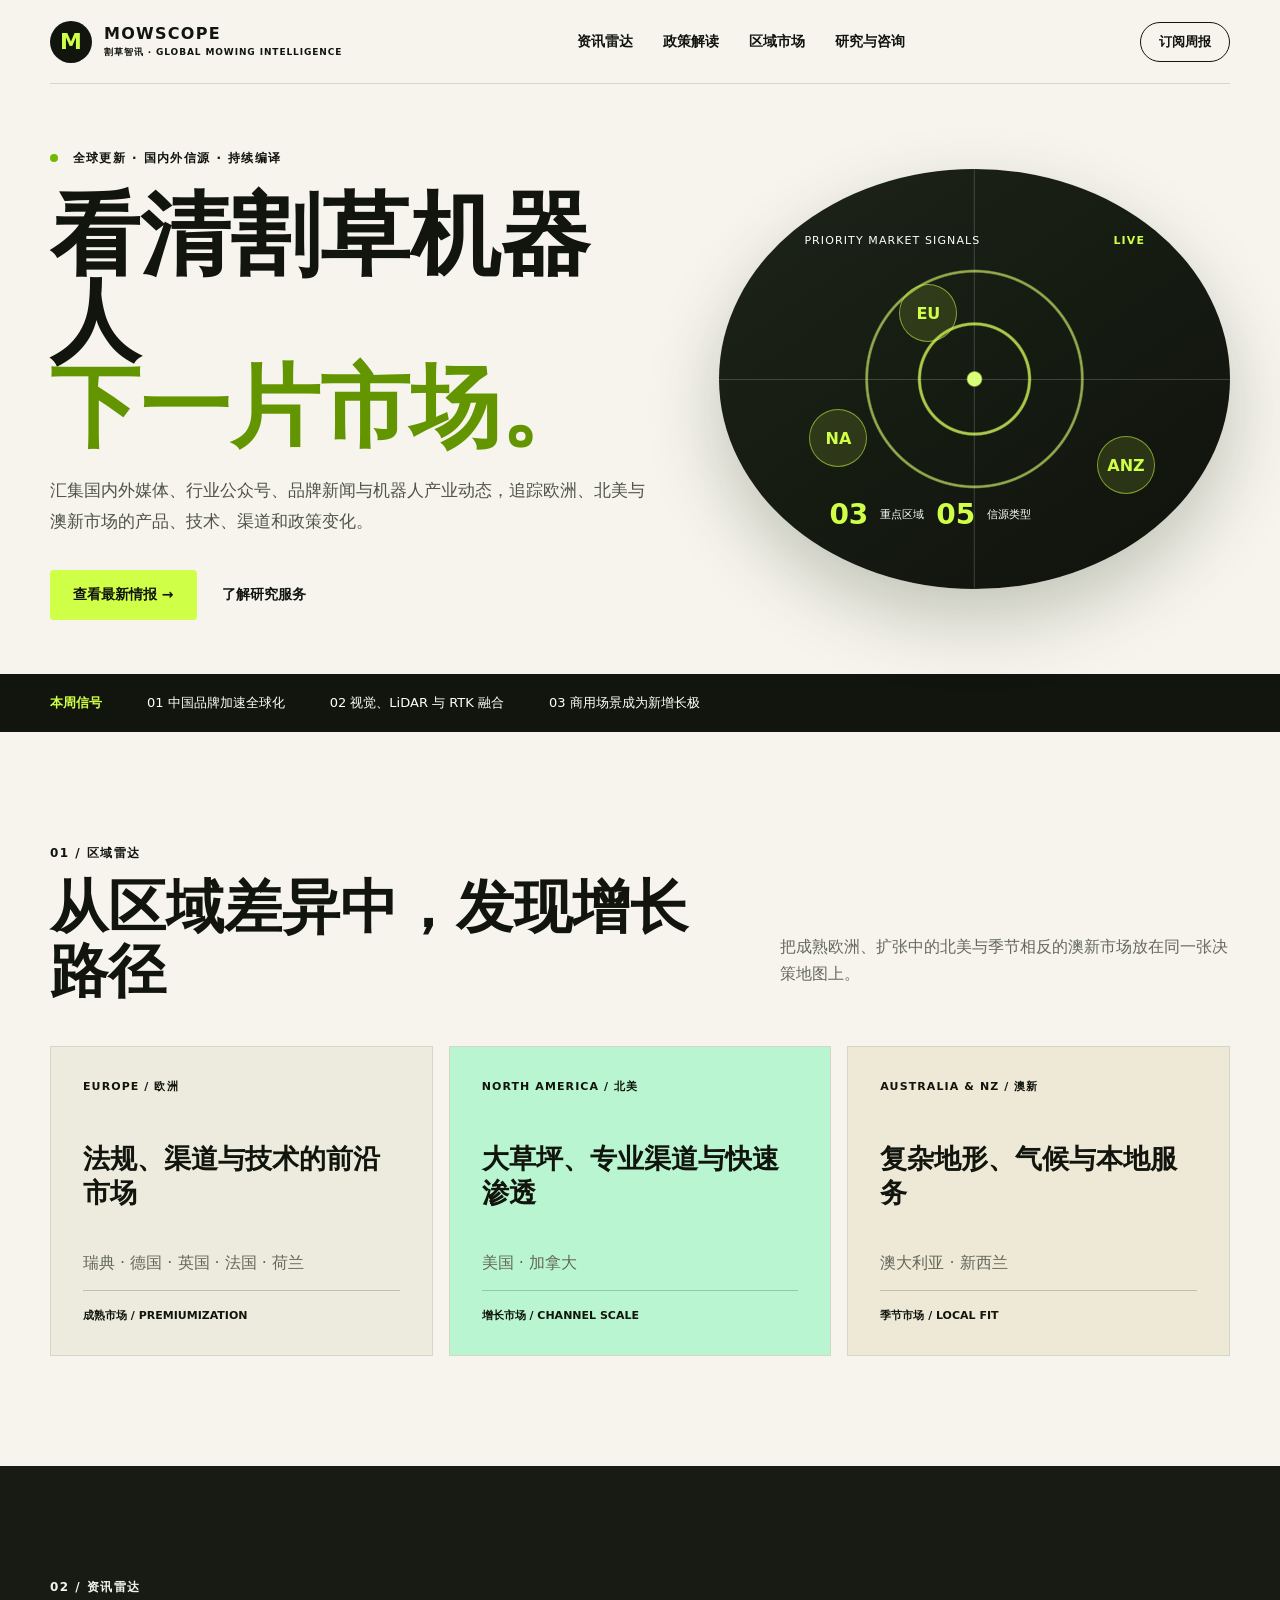
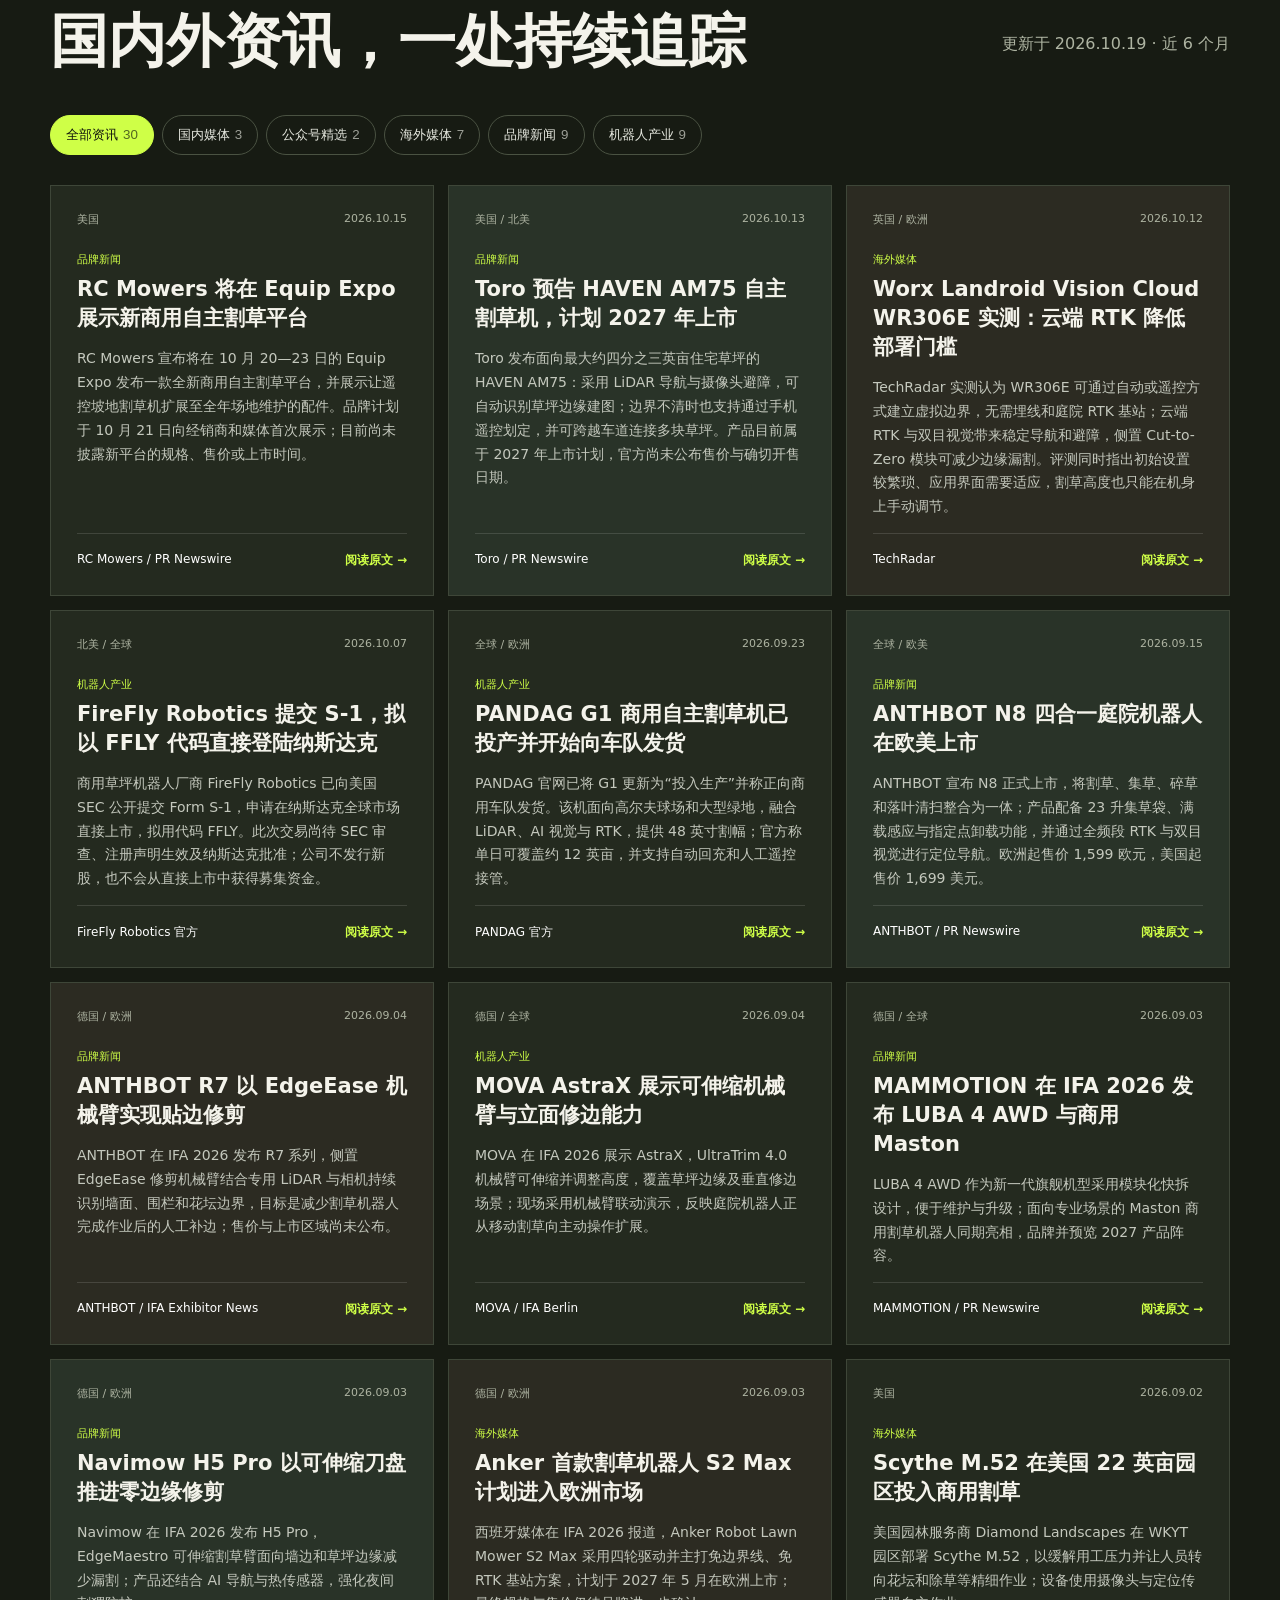
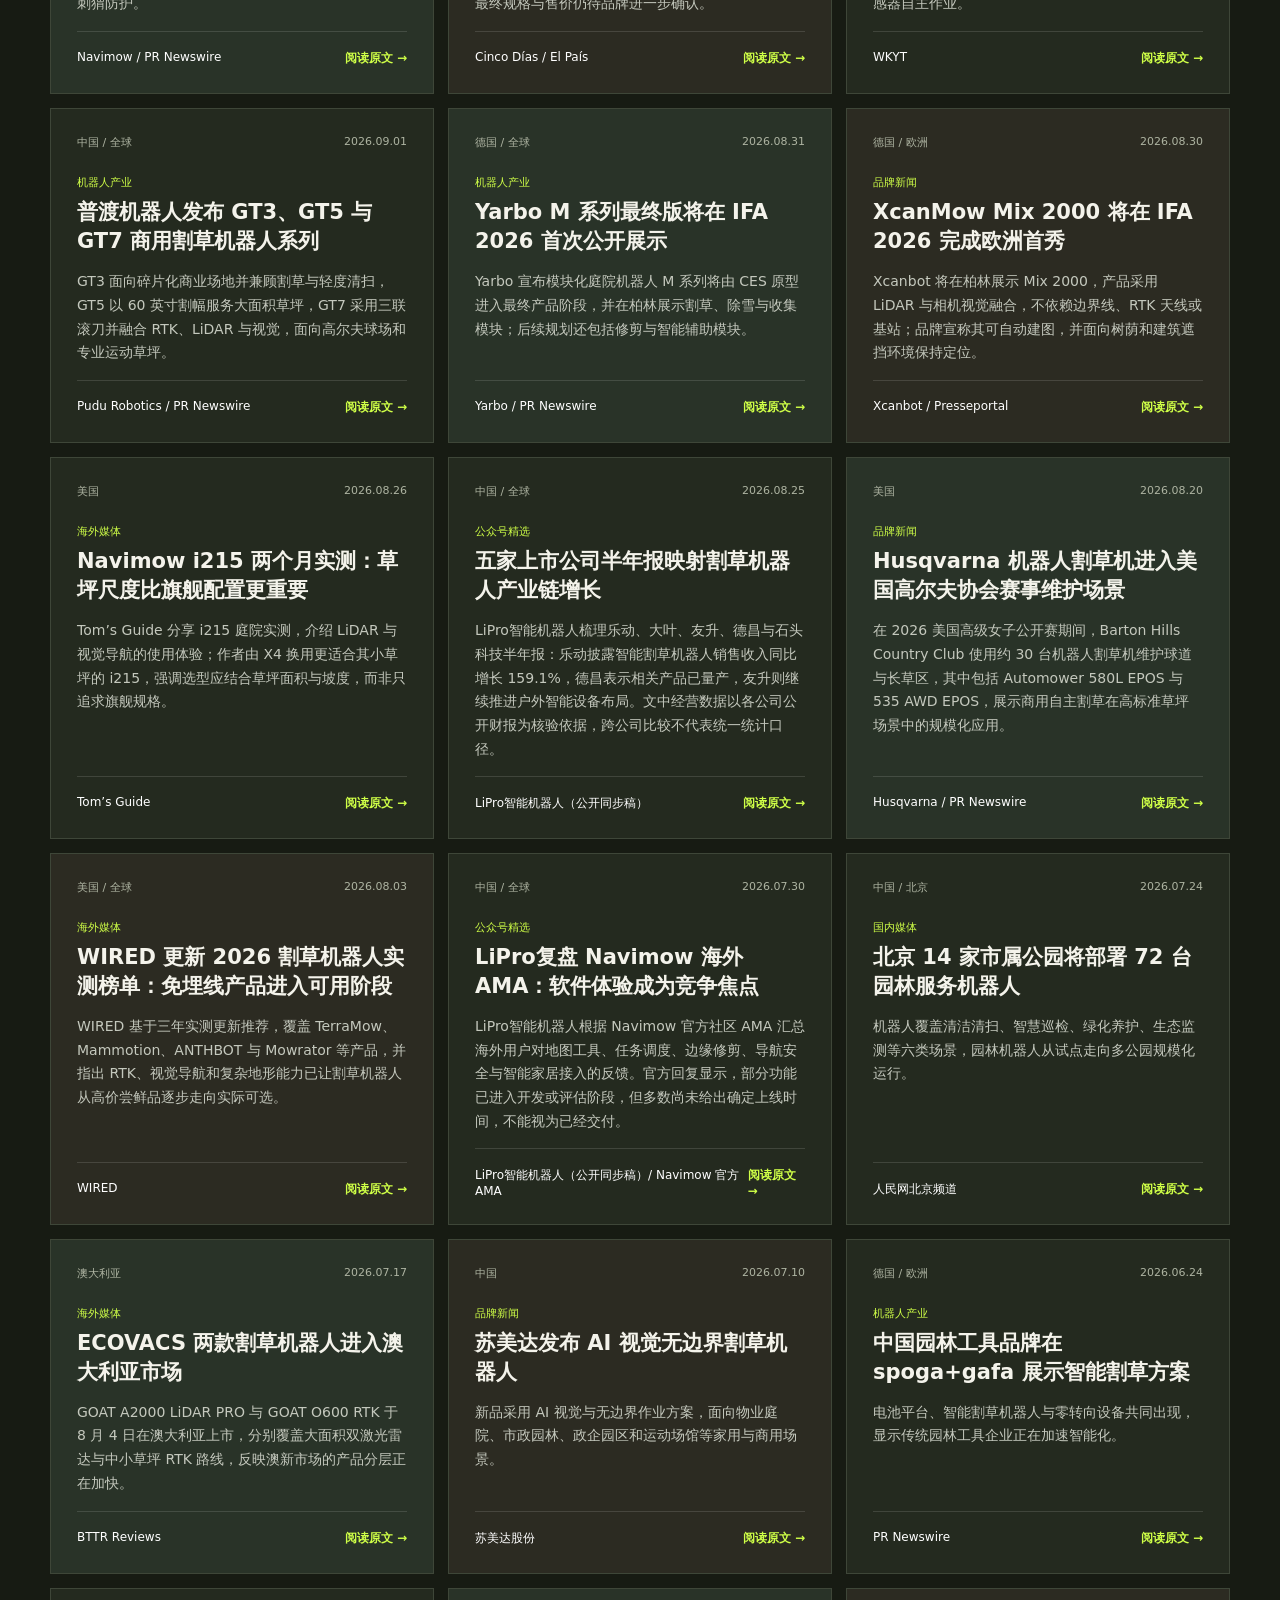
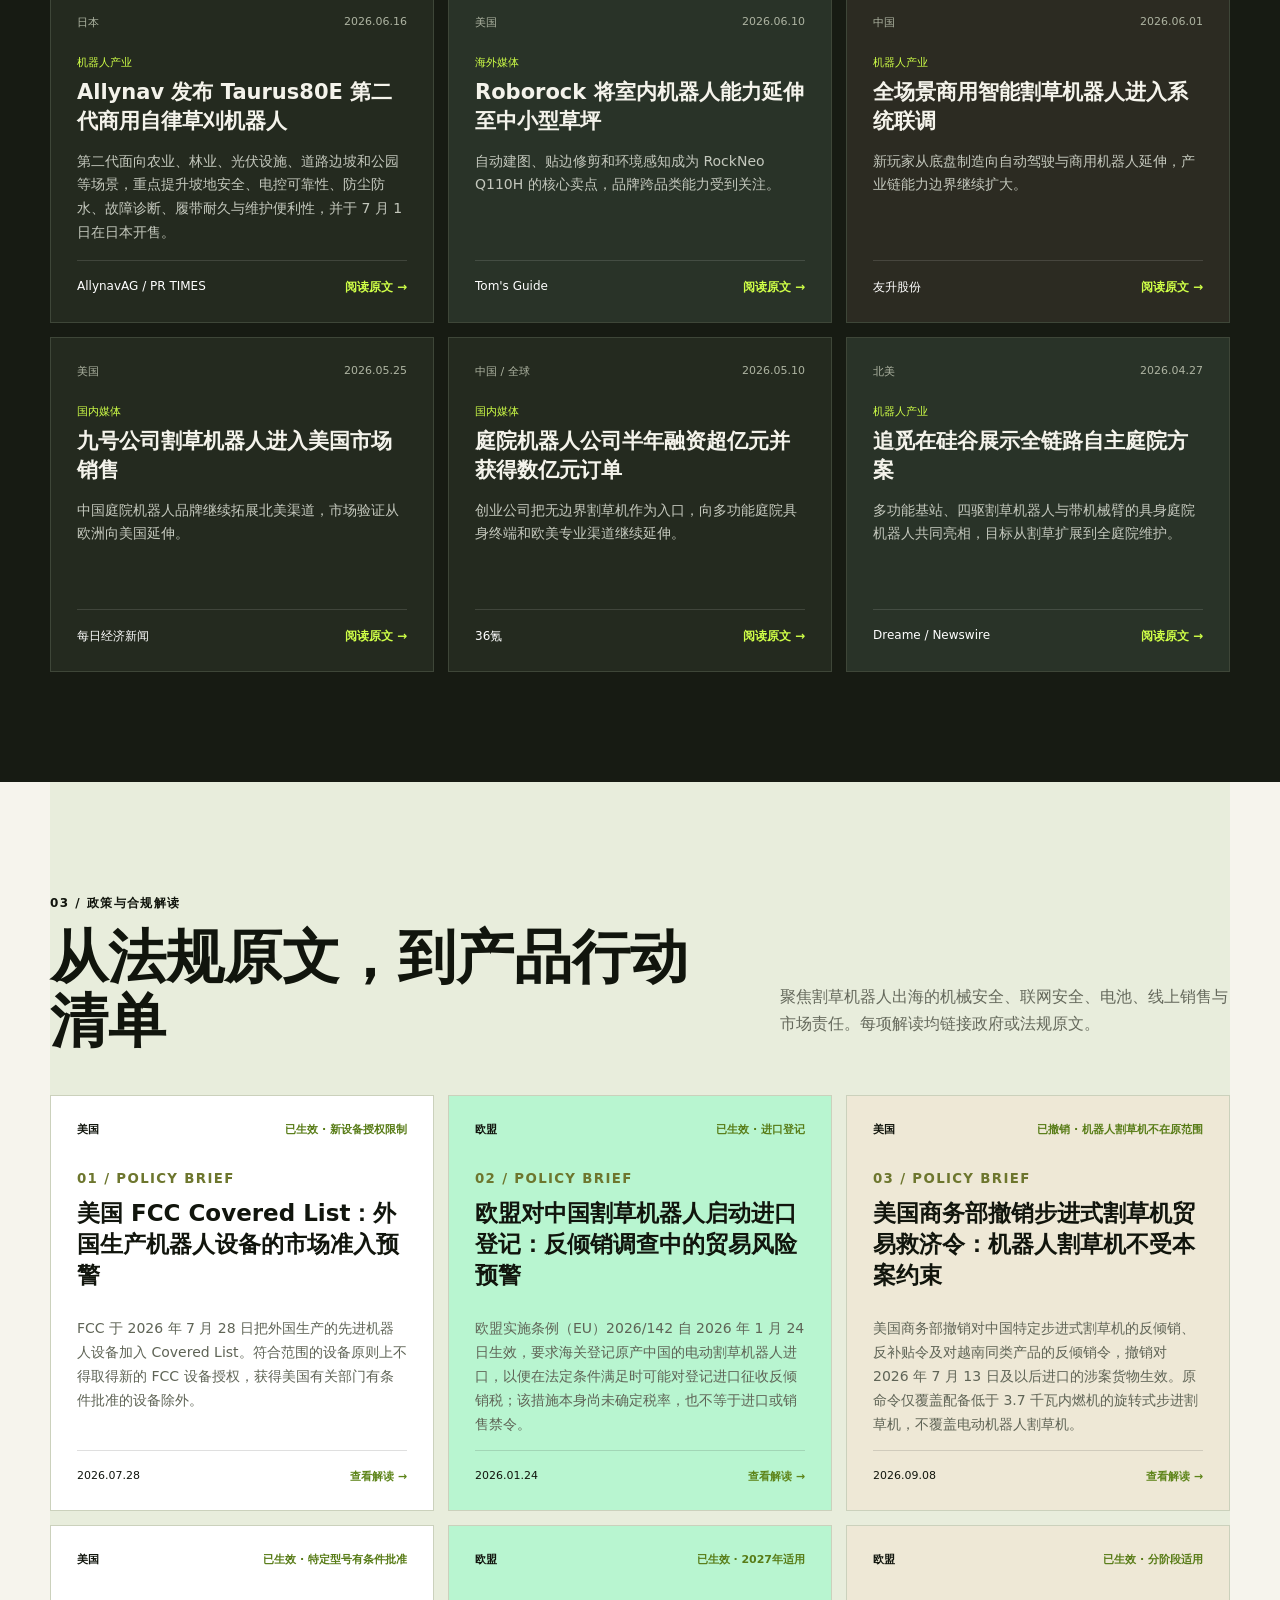
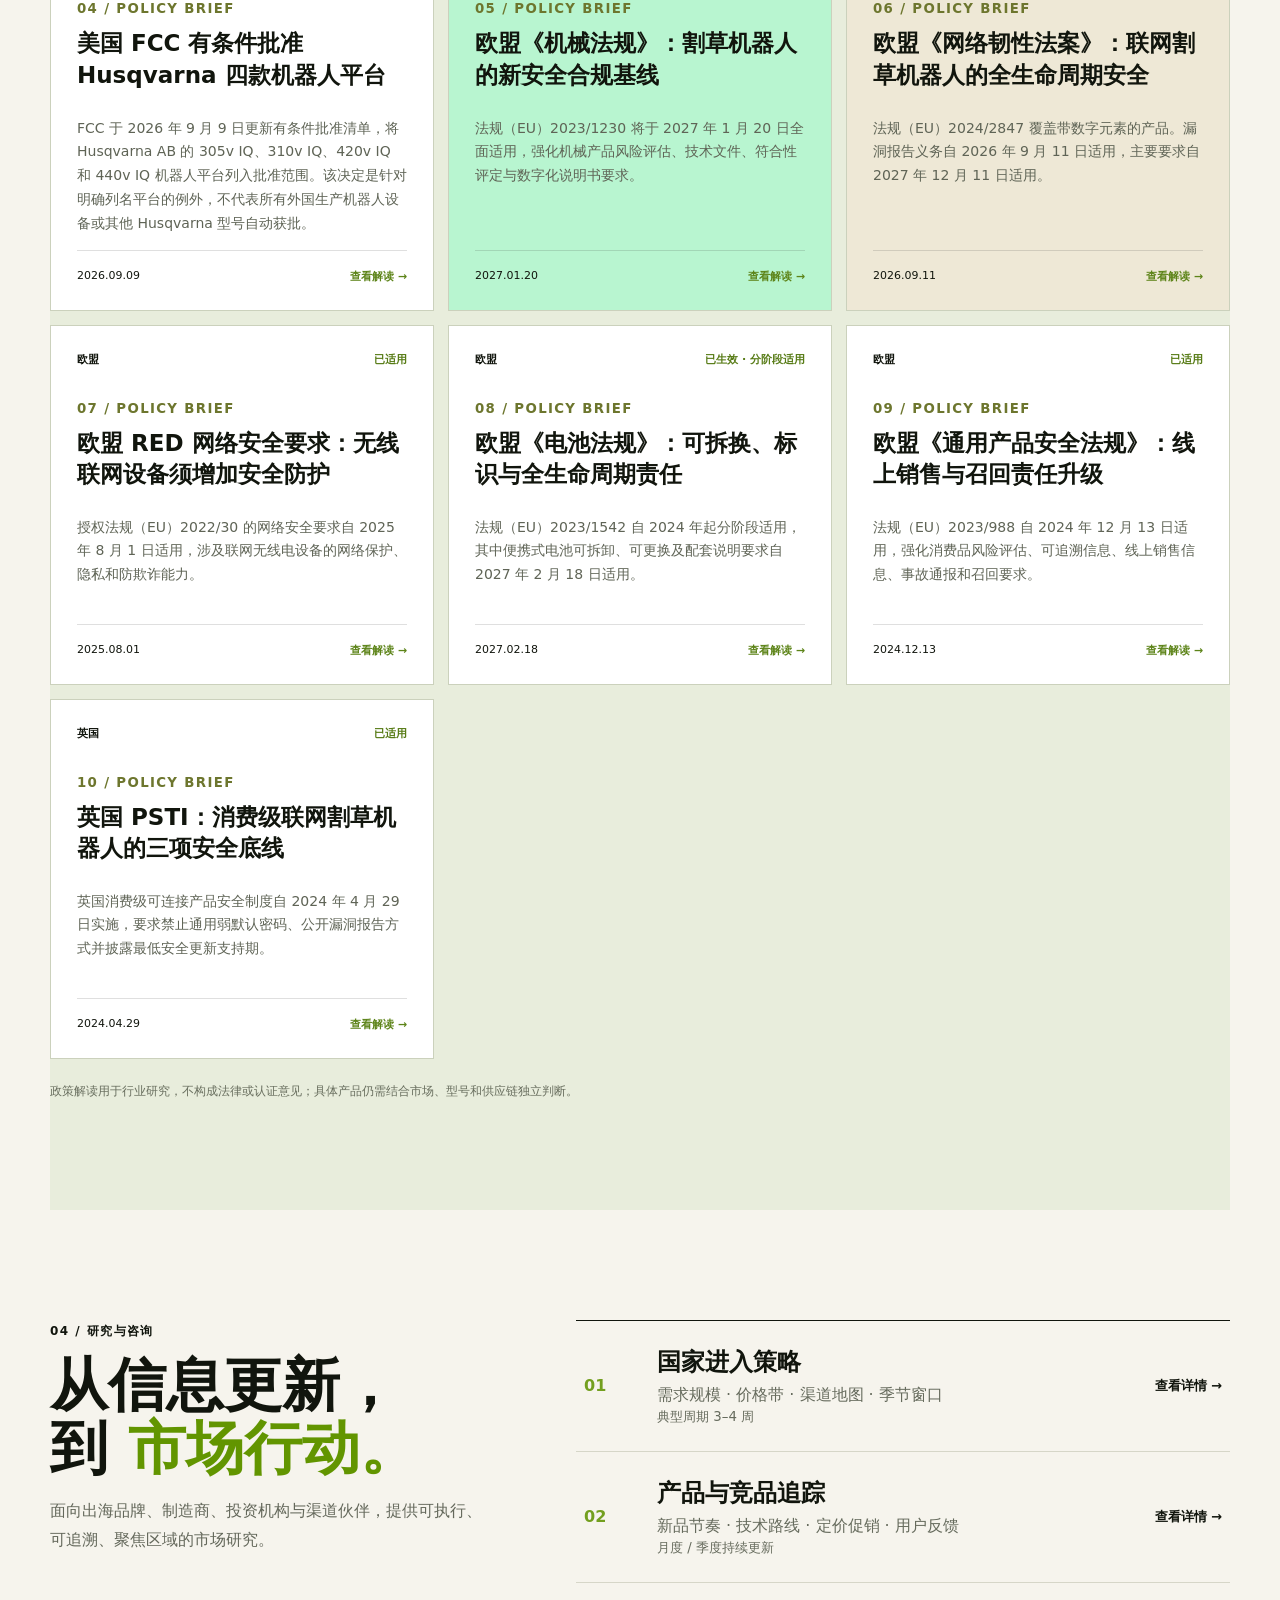
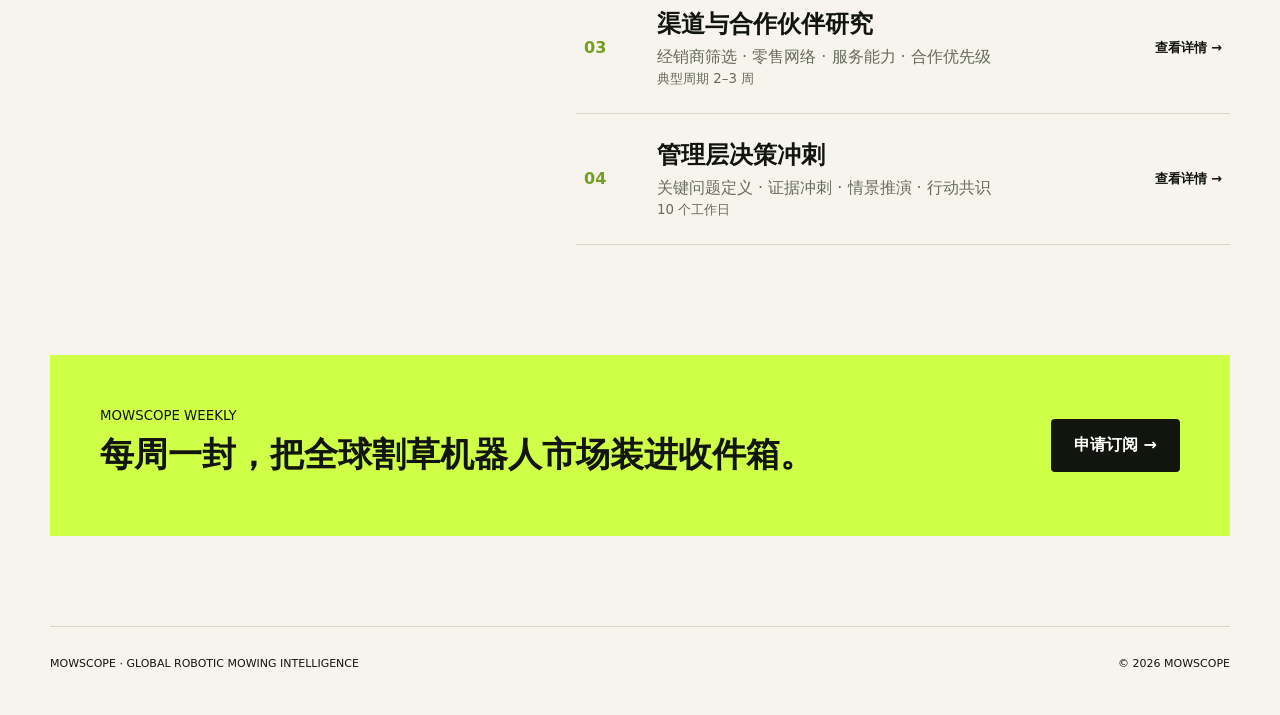
==== index.html @ 881f4f35 "Add RC Mowers commercial platform preview" ====
<!doctype html>
<html lang="zh-CN">
<head>
  <meta charset="utf-8">
  <meta name="viewport" content="width=device-width,initial-scale=1">
  <meta name="description" content="MOWSCOPE 割草智讯：全球割草机器人市场、产品、渠道与技术情报。">
  <title>MOWSCOPE 割草智讯</title>
  <link rel="stylesheet" href="styles.css?v=20260908">
  <link rel="stylesheet" href="policy.css?v=20260908">
</head>
<body>
  <header class="nav wrap">
    <a class="brand" href="#top"><span>M</span><b>MOWSCOPE<small>割草智讯 · GLOBAL MOWING INTELLIGENCE</small></b></a>
    <nav><a href="#intelligence">资讯雷达</a><a href="#policy">政策解读</a><a href="#regions">区域市场</a><a href="#research">研究与咨询</a></nav>
    <a class="pill" href="mailto:zzixuannnn@gmail.com?subject=MOWSCOPE%20周报订阅">订阅周报</a>
  </header>
  <main id="top">
    <section class="hero wrap">
      <div><p class="eyebrow"><i></i> 全球更新 · 国内外信源 · 持续编译</p>
        <h1>看清割草机器人<br><em>下一片市场。</em></h1>
        <p class="lede">汇集国内外媒体、行业公众号、品牌新闻与机器人产业动态，追踪欧洲、北美与澳新市场的产品、技术、渠道和政策变化。</p>
        <div class="actions"><a class="primary" href="#intelligence">查看最新情报 →</a><a href="#research">了解研究服务</a></div>
      </div>
      <div class="radar" aria-label="重点市场雷达">
        <div class="radar-head">PRIORITY MARKET SIGNALS <b>LIVE</b></div>
        <div class="orb o1">EU</div><div class="orb o2">NA</div><div class="orb o3">ANZ</div>
        <div class="radar-foot"><b>03</b> 重点区域 <b>05</b> 信源类型</div>
      </div>
    </section>
    <section class="signals"><b>本周信号</b><span>01 中国品牌加速全球化</span><span>02 视觉、LiDAR 与 RTK 融合</span><span>03 商用场景成为新增长极</span></section>
    <section class="section wrap" id="regions">
      <div class="heading"><div><small>01 / 区域雷达</small><h2>从区域差异中，发现增长路径</h2></div><p>把成熟欧洲、扩张中的北美与季节相反的澳新市场放在同一张决策地图上。</p></div>
      <div class="regions">
        <article><span>EUROPE / 欧洲</span><h3>法规、渠道与技术的前沿市场</h3><p>瑞典 · 德国 · 英国 · 法国 · 荷兰</p><b>成熟市场 / PREMIUMIZATION</b></article>
        <article><span>NORTH AMERICA / 北美</span><h3>大草坪、专业渠道与快速渗透</h3><p>美国 · 加拿大</p><b>增长市场 / CHANNEL SCALE</b></article>
        <article><span>AUSTRALIA & NZ / 澳新</span><h3>复杂地形、气候与本地服务</h3><p>澳大利亚 · 新西兰</p><b>季节市场 / LOCAL FIT</b></article>
      </div>
    </section>
    <section class="section intelligence" id="intelligence">
      <div class="wrap">
        <div class="heading"><div><small>02 / 资讯雷达</small><h2>国内外资讯，一处持续追踪</h2></div><p class="updated">更新于 2026.10.19 · 近 6 个月</p></div>
        <div id="filters" class="filters" aria-label="资讯类型"></div>
        <div id="stories" class="story-grid"></div>
      </div>
    </section>
    <section class="section policy-section wrap" id="policy">
      <div class="heading"><div><small>03 / 政策与合规解读</small><h2>从法规原文，到产品行动清单</h2></div><p>聚焦割草机器人出海的机械安全、联网安全、电池、线上销售与市场责任。每项解读均链接政府或法规原文。</p></div>
      <div id="policies" class="policy-grid"></div>
      <p class="policy-note">政策解读用于行业研究，不构成法律或认证意见；具体产品仍需结合市场、型号和供应链独立判断。</p>
    </section>
    <section class="section consulting wrap" id="research">
      <div class="consult-copy"><small>04 / 研究与咨询</small><h2>从信息更新，<br>到 <em>市场行动。</em></h2><p>面向出海品牌、制造商、投资机构与渠道伙伴，提供可执行、可追溯、聚焦区域的市场研究。</p></div>
      <div id="services" class="services"></div>
    </section>
    <section class="newsletter wrap"><div><small>MOWSCOPE WEEKLY</small><h2>每周一封，把全球割草机器人市场装进收件箱。</h2></div><a class="primary" href="mailto:zzixuannnn@gmail.com?subject=MOWSCOPE%20周报订阅">申请订阅 →</a></section>
  </main>
  <footer class="wrap"><span>MOWSCOPE · GLOBAL ROBOTIC MOWING INTELLIGENCE</span><span>© 2026 MOWSCOPE</span></footer>
  <script src="data.js?v=20261019"></script><script src="daily-data.js?v=20261019"></script><script src="policy-data.js?v=20261019"></script><script src="policy-update.js?v=20261019"></script><script src="app.js?v=20261019"></script>
</body></html>
<!-- Published with GitHub Pages -->
---- styles.css ----
:root{--ink:#11150d;--lime:#cfff47;--mint:#b8f5d0;--sand:#eee8d6;--paper:#f6f4ed;--line:#d6d6c8}*{box-sizing:border-box}html{scroll-behavior:smooth}body{margin:0;background:var(--paper);color:var(--ink);font-family:Inter,"PingFang SC","Microsoft YaHei",system-ui,sans-serif}.wrap{width:min(1180px,calc(100% - 40px));margin:auto}.nav{height:84px;display:flex;align-items:center;justify-content:space-between;border-bottom:1px solid var(--line)}.brand{display:flex;gap:12px;align-items:center;color:inherit;text-decoration:none}.brand>span{width:42px;height:42px;border-radius:50%;display:grid;place-items:center;background:var(--ink);color:var(--lime);font-weight:900;font-size:22px}.brand b{letter-spacing:.08em}.brand small{display:block;font-size:9px;letter-spacing:.1em;margin-top:3px}.nav nav{display:flex;gap:30px}.nav nav a,.actions a{color:inherit;text-decoration:none;font-weight:700;font-size:14px}.pill{border:1px solid var(--ink);border-radius:99px;padding:10px 18px;color:inherit;text-decoration:none;font-weight:700;font-size:13px}.hero{min-height:590px;display:grid;grid-template-columns:1.08fr .92fr;gap:70px;align-items:center}.eyebrow,.heading small,.consult-copy>small{font-size:12px;font-weight:800;letter-spacing:.12em;text-transform:uppercase}.eyebrow i{display:inline-block;width:8px;height:8px;border-radius:50%;background:#75b800;margin-right:9px}.hero h1{font-size:clamp(52px,7vw,92px);line-height:.96;margin:25px 0}.hero h1 em,.consulting h2 em{font-style:normal;color:#629500}.lede{max-width:650px;font-size:17px;line-height:1.8;color:#505447}.actions{display:flex;gap:25px;align-items:center;margin-top:34px}.primary{display:inline-block;background:var(--lime);color:var(--ink);padding:16px 23px;border-radius:4px;text-decoration:none;font-weight:900}.radar{height:420px;position:relative;overflow:hidden;border-radius:50%;background:radial-gradient(circle at center,#d9ff72 0 2%,transparent 2.5% 16%,#abc849 16.4% 16.9%,transparent 17.3% 32%,#91a94c 32.4% 32.8%,transparent 33.2%),linear-gradient(145deg,#1d2418,#0f120c);color:white;box-shadow:0 30px 70px #39422c44}.radar:before,.radar:after{content:"";position:absolute;inset:50% 0 auto;border-top:1px solid #ffffff2e}.radar:after{transform:rotate(90deg)}.radar-head{position:absolute;top:65px;left:85px;right:85px;font-size:11px;letter-spacing:.1em;display:flex;justify-content:space-between}.radar-head b{color:var(--lime)}.orb{position:absolute;width:58px;height:58px;border:1px solid #cfff4788;border-radius:50%;display:grid;place-items:center;background:#cfff4721;color:var(--lime);font-weight:900}.o1{top:115px;left:180px}.o2{top:240px;left:90px}.o3{right:75px;bottom:95px}.radar-foot{position:absolute;left:110px;right:100px;bottom:58px;display:flex;gap:12px;align-items:center;font-size:11px}.radar-foot b{font-size:28px;color:var(--lime)}.signals{background:var(--ink);color:white;padding:20px max(20px,calc((100% - 1180px)/2));display:flex;gap:45px;font-size:13px}.signals b{color:var(--lime)}.section{padding-top:110px;padding-bottom:110px}.heading{display:flex;justify-content:space-between;align-items:end;gap:40px;margin-bottom:42px}.heading h2,.consulting h2{font-size:clamp(34px,4.7vw,58px);line-height:1.1;margin:14px 0 0}.heading p{max-width:450px;color:#65695c;line-height:1.7}.regions{display:grid;grid-template-columns:repeat(3,1fr);gap:16px}.regions article{min-height:310px;padding:32px;border:1px solid var(--line);display:flex;flex-direction:column;background:#ecebdd}.regions article:nth-child(2){background:var(--mint)}.regions article:nth-child(3){background:var(--sand)}.regions span{font-size:11px;font-weight:900;letter-spacing:.1em}.regions h3{font-size:27px;line-height:1.25;margin-top:auto}.regions p{color:#64685b}.regions b{font-size:11px;border-top:1px solid #1113;padding-top:17px}.intelligence{background:#171b13;color:#f4f3eb}.intelligence .heading p{color:#aeb4a2}.filters{display:flex;gap:8px;flex-wrap:wrap;margin:25px 0 30px}.filters button{border:1px solid #4a5242;background:transparent;color:#e6e8df;border-radius:99px;padding:10px 15px;cursor:pointer}.filters button.active{background:var(--lime);color:var(--ink);border-color:var(--lime)}.filters span{opacity:.65;margin-left:5px}.story-grid{display:grid;grid-template-columns:repeat(3,1fr);gap:14px}.story{min-height:335px;padding:26px;background:#242a1f;border:1px solid #3e4638;display:flex;flex-direction:column}.story:nth-child(4n+2){background:#293328}.story:nth-child(4n+3){background:#2c2b22}.story-meta,.story-tag{display:flex;justify-content:space-between;font-size:11px;color:#aeb4a2}.story-tag{display:inline-block;color:var(--lime);margin:25px 0 8px}.story h3{font-size:21px;line-height:1.38;margin:0}.story p{color:#c4c8bd;line-height:1.7;font-size:14px}.story a{margin-top:auto;display:flex;justify-content:space-between;color:white;text-decoration:none;border-top:1px solid #ffffff20;padding-top:18px;font-size:12px}.story a b{color:var(--lime)}.consulting{display:grid;grid-template-columns:.8fr 1.2fr;gap:90px}.consult-copy p{line-height:1.8;color:#64685b}.services{border-top:1px solid var(--ink)}.service{display:grid;grid-template-columns:55px 1fr auto;gap:18px;padding:25px 8px;border-bottom:1px solid var(--line);color:inherit;text-decoration:none;align-items:center}.service>span{font-weight:900;color:#739f1f}.service h3{font-size:24px;margin:0 0 7px}.service p,.service small{color:#666b5d;margin:0}.service>b{font-size:13px}.newsletter{margin-bottom:90px;background:var(--lime);padding:50px;display:flex;justify-content:space-between;align-items:center}.newsletter h2{max-width:720px;font-size:34px;margin:8px 0}.newsletter .primary{background:var(--ink);color:white}footer{padding:30px 0 45px;border-top:1px solid var(--line);display:flex;justify-content:space-between;font-size:11px}.detail{padding-top:80px;padding-bottom:100px}.detail-hero{padding:60px;background:var(--ink);color:white}.detail-hero small{color:var(--lime);font-weight:900;letter-spacing:.12em}.detail-hero h1{font-size:clamp(44px,7vw,80px);margin:20px 0}.detail-hero p{max-width:760px;line-height:1.8;color:#d4d8ce}.detail-hero b{display:inline-block;margin-top:20px;color:var(--lime)}.detail-grid{display:grid;grid-template-columns:1fr 1fr;gap:18px;margin-top:18px}.detail-card{padding:36px;border:1px solid var(--line);background:white}.detail-card h2{font-size:27px;margin-top:0}.detail-card li{margin:13px 0;line-height:1.6}.modules{display:grid;grid-template-columns:1fr 1fr;gap:12px}.module{padding:20px;background:#eef0e8}.module h3{margin:0 0 8px}.module p{margin:0;line-height:1.65;color:#62685b}@media(max-width:800px){.nav nav{display:none}.hero,.consulting,.detail-grid{grid-template-columns:1fr}.hero{padding:70px 0}.radar{height:340px}.signals{overflow:auto;white-space:nowrap}.regions,.story-grid{grid-template-columns:1fr}.heading{align-items:start;flex-direction:column}.service{grid-template-columns:42px 1fr}.service>b{display:none}.newsletter{align-items:flex-start;flex-direction:column;gap:20px}.detail-hero{padding:34px}.modules{grid-template-columns:1fr}}
---- policy.css ----
.policy-section{background:#e8eddc}
.policy-grid{display:grid;grid-template-columns:repeat(3,1fr);gap:14px}
.policy-card{min-height:360px;padding:26px;background:#fff;color:inherit;text-decoration:none;border:1px solid #cbd1bc;display:flex;flex-direction:column;transition:transform .2s,box-shadow .2s}
.policy-card:hover{transform:translateY(-4px);box-shadow:0 18px 40px #31401a18}
.policy-card:nth-child(2),.policy-card:nth-child(5){background:var(--mint)}
.policy-card:nth-child(3),.policy-card:nth-child(6){background:var(--sand)}
.policy-card-top{display:flex;justify-content:space-between;gap:15px;font-size:11px;font-weight:900}
.policy-card-top b{color:#587c17;text-align:right}
.policy-card>small{margin-top:34px;color:#6d762e;font-weight:900;letter-spacing:.1em}
.policy-card h3{font-size:23px;line-height:1.35;margin:12px 0}
.policy-card p{font-size:14px;line-height:1.7;color:#5f6456}
.policy-card footer{margin-top:auto;padding:18px 0 0;border-top:1px solid #1112}
.policy-card footer b{color:#5d8419}
.policy-note{margin:24px 0 0;font-size:12px;color:#686e5e}
.policy-kicker{display:flex;gap:12px;align-items:center}
.policy-kicker span,.policy-kicker b{padding:8px 12px;border:1px solid #ffffff35;font-size:11px}
.policy-kicker b{color:var(--lime)}
.source-link{display:inline-block;margin-top:26px;color:var(--ink);background:var(--lime);padding:14px 18px;text-decoration:none;font-weight:900}
.policy-facts{display:grid;grid-template-columns:.6fr .6fr 1.8fr;border:1px solid var(--line);border-top:0;background:#fff}
.policy-facts>div{padding:24px 28px;border-right:1px solid var(--line)}
.policy-facts>div:last-child{border:0}
.policy-facts small{display:block;color:#74796b;margin-bottom:8px}
.policy-facts strong{line-height:1.5}
.policy-detail-grid .detail-card small{font-weight:900;color:#6b8f24;letter-spacing:.1em}
.policy-detail-grid .action-card{background:var(--mint)}
.disclaimer-card{background:var(--sand)}
.disclaimer-card p{line-height:1.75;color:#5f6456}
.disclaimer-card a{display:inline-block;margin-top:20px;color:inherit;font-weight:900}
@media(max-width:800px){.policy-grid,.policy-facts{grid-template-columns:1fr}.policy-facts>div{border-right:0;border-bottom:1px solid var(--line)}}
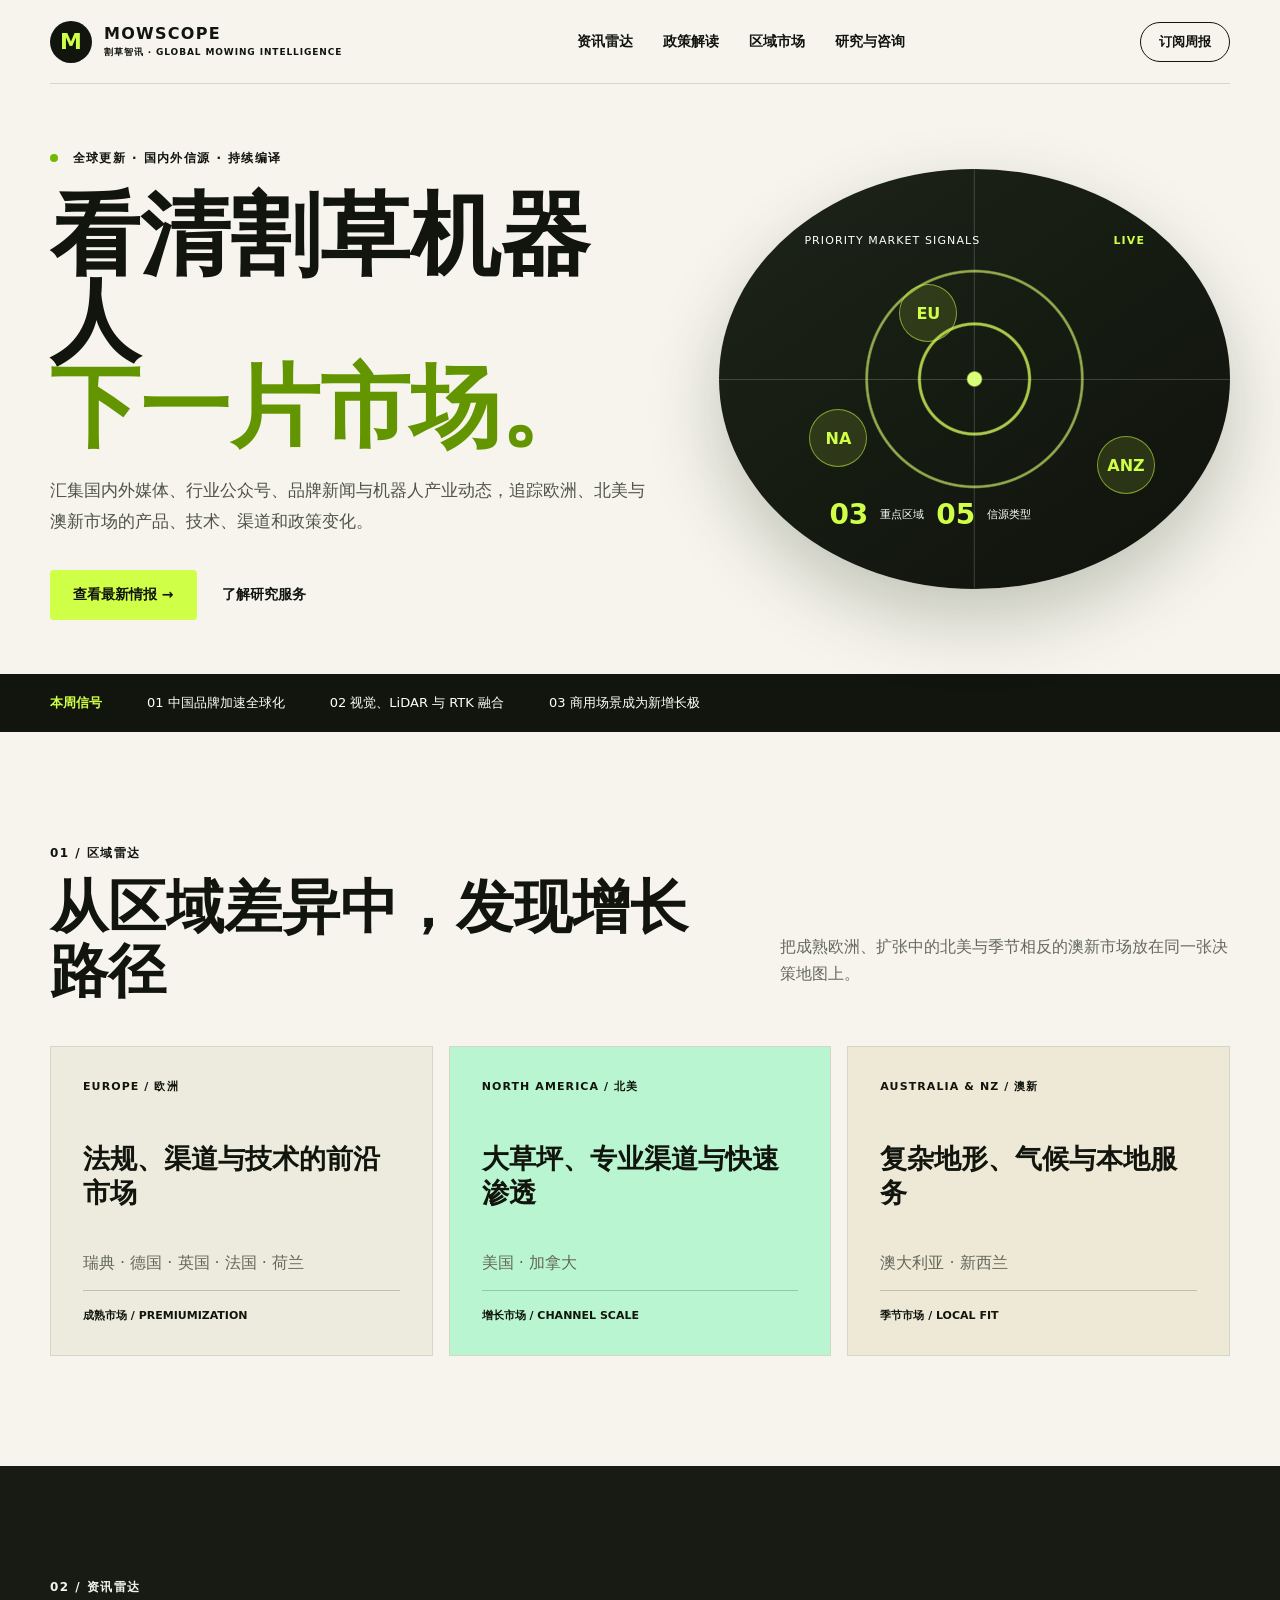
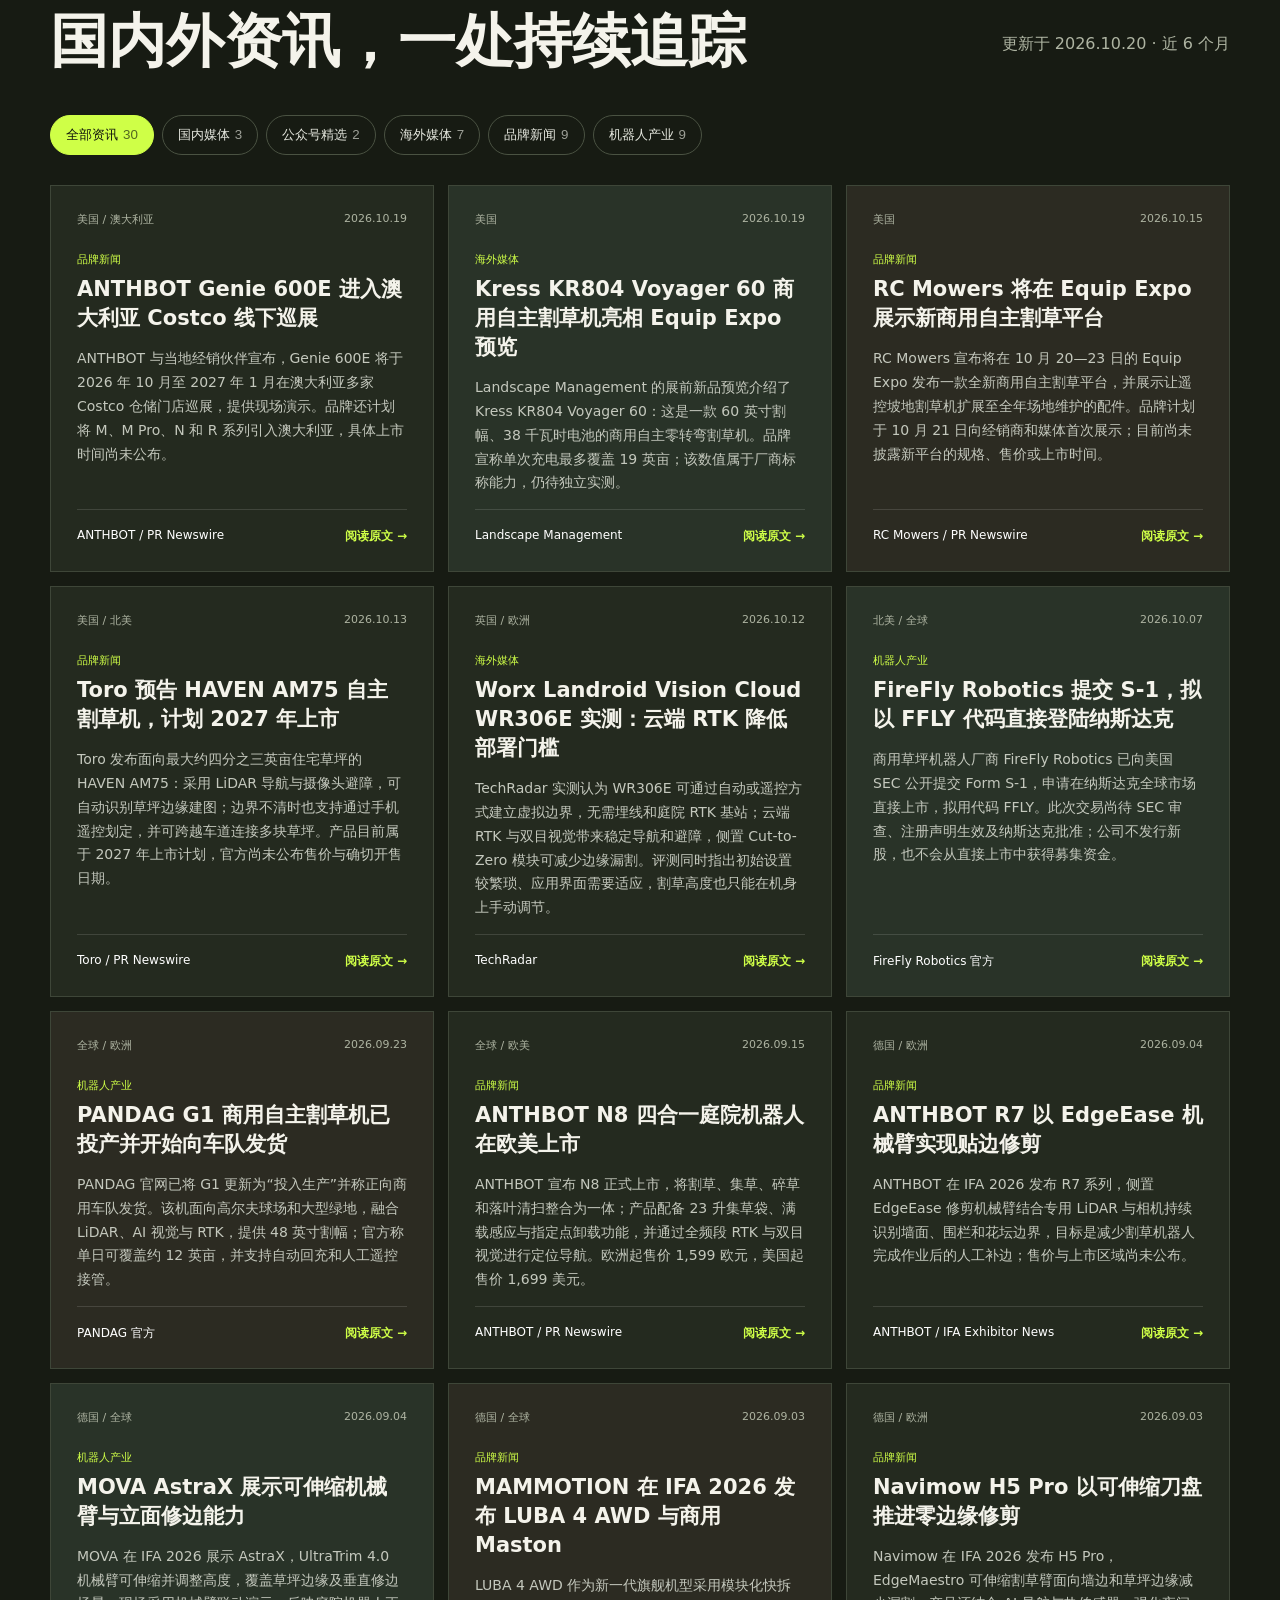
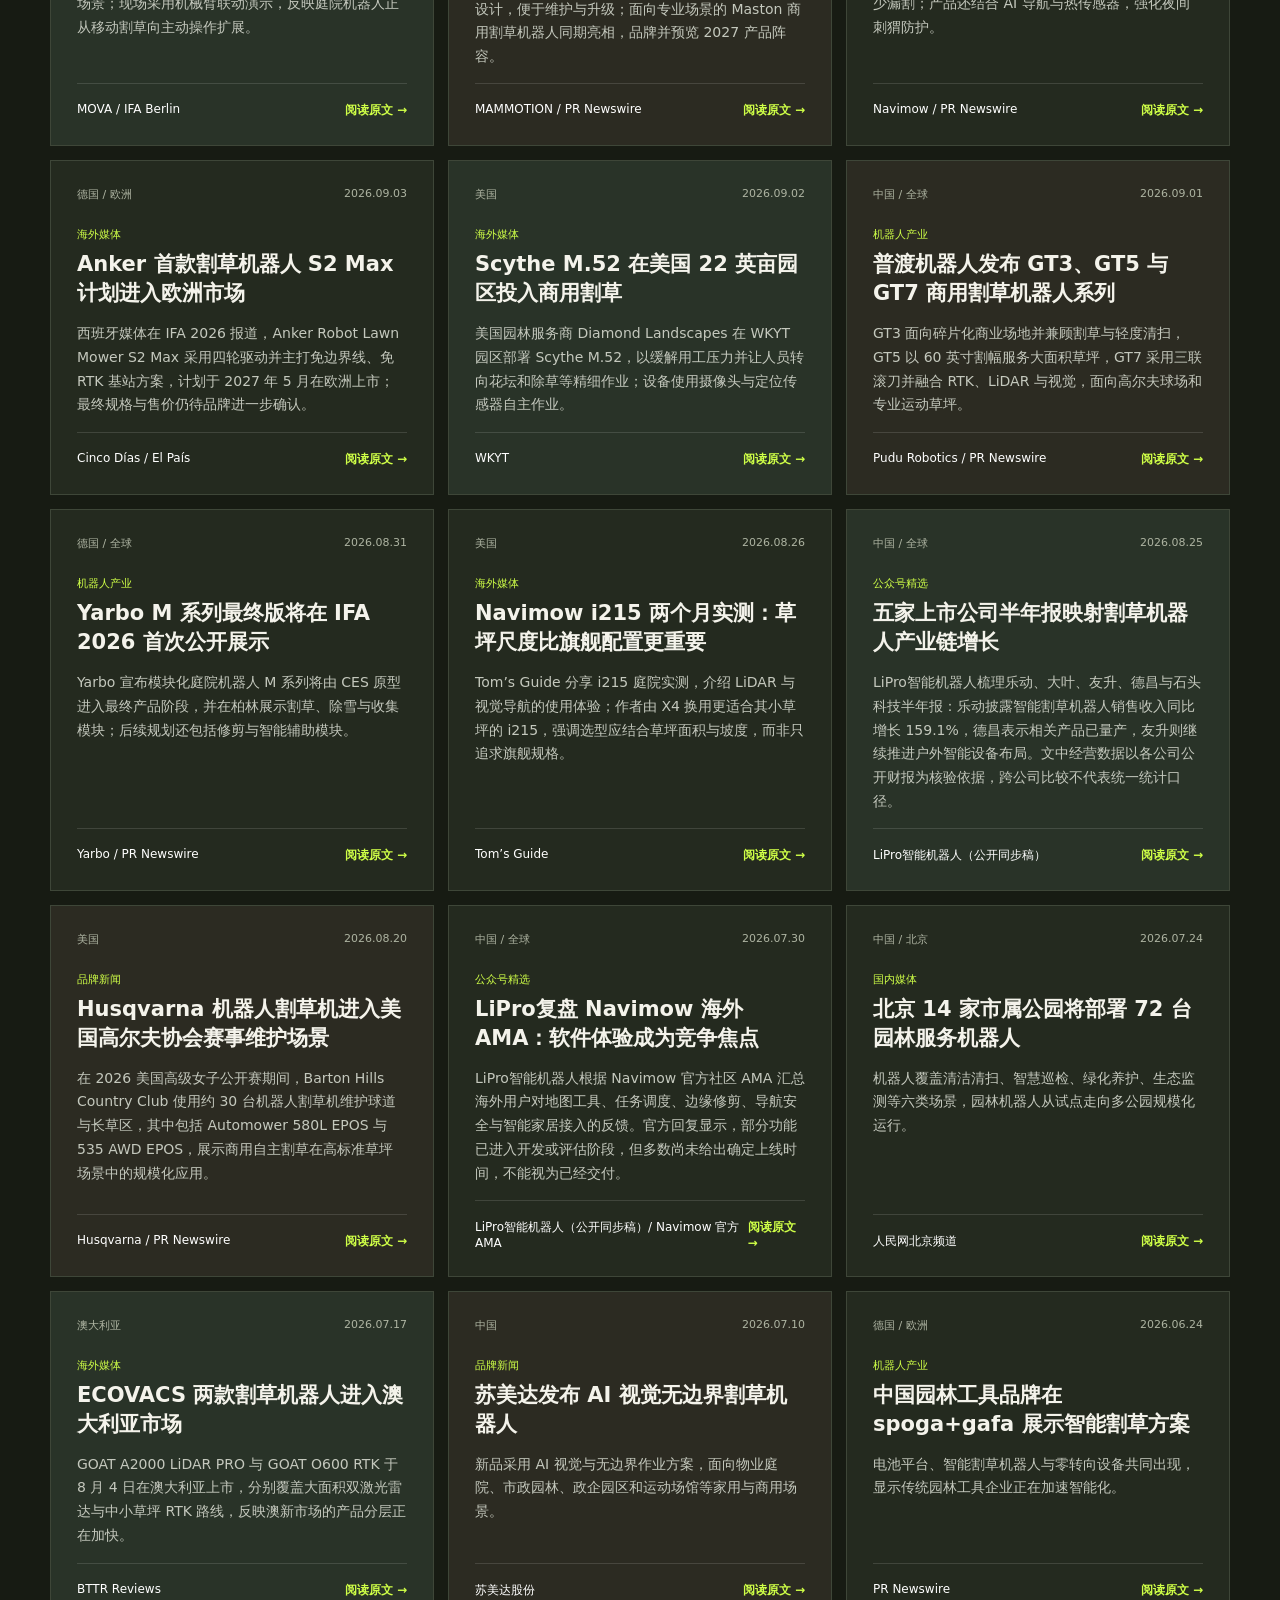
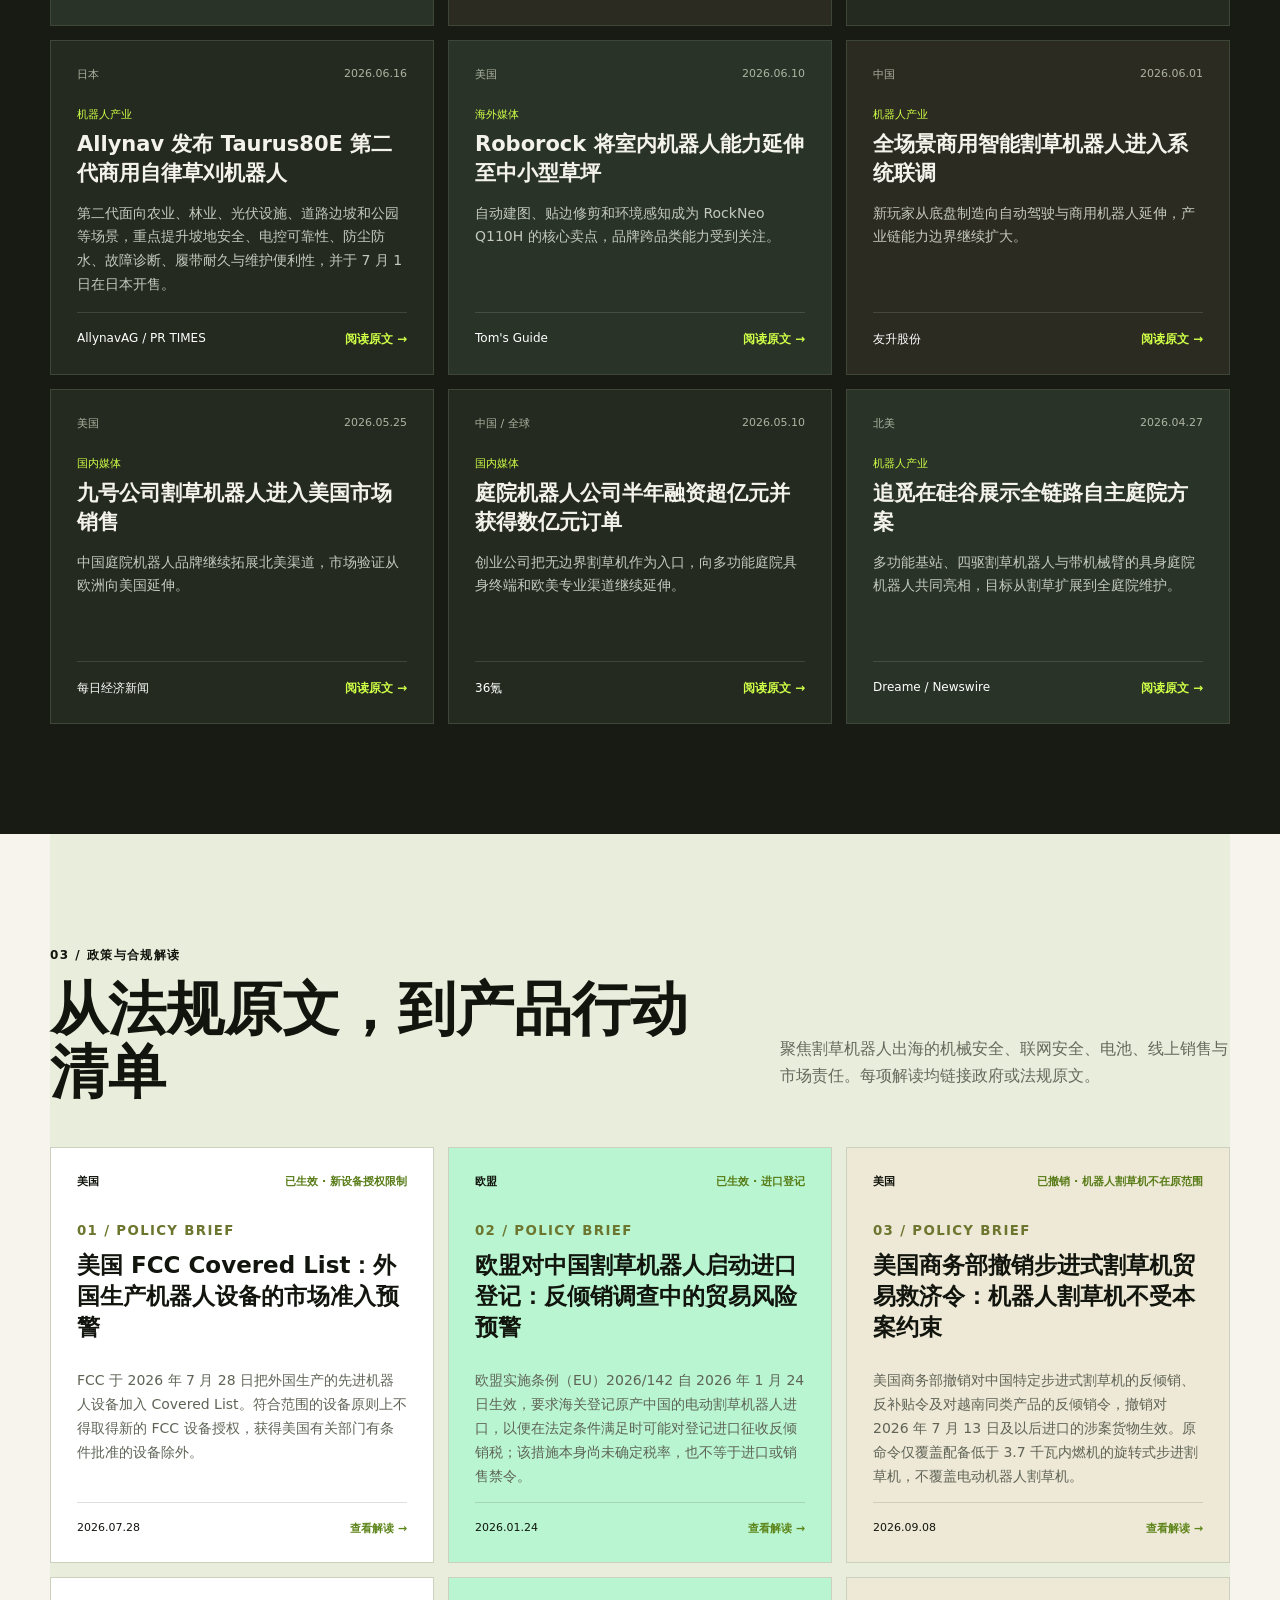
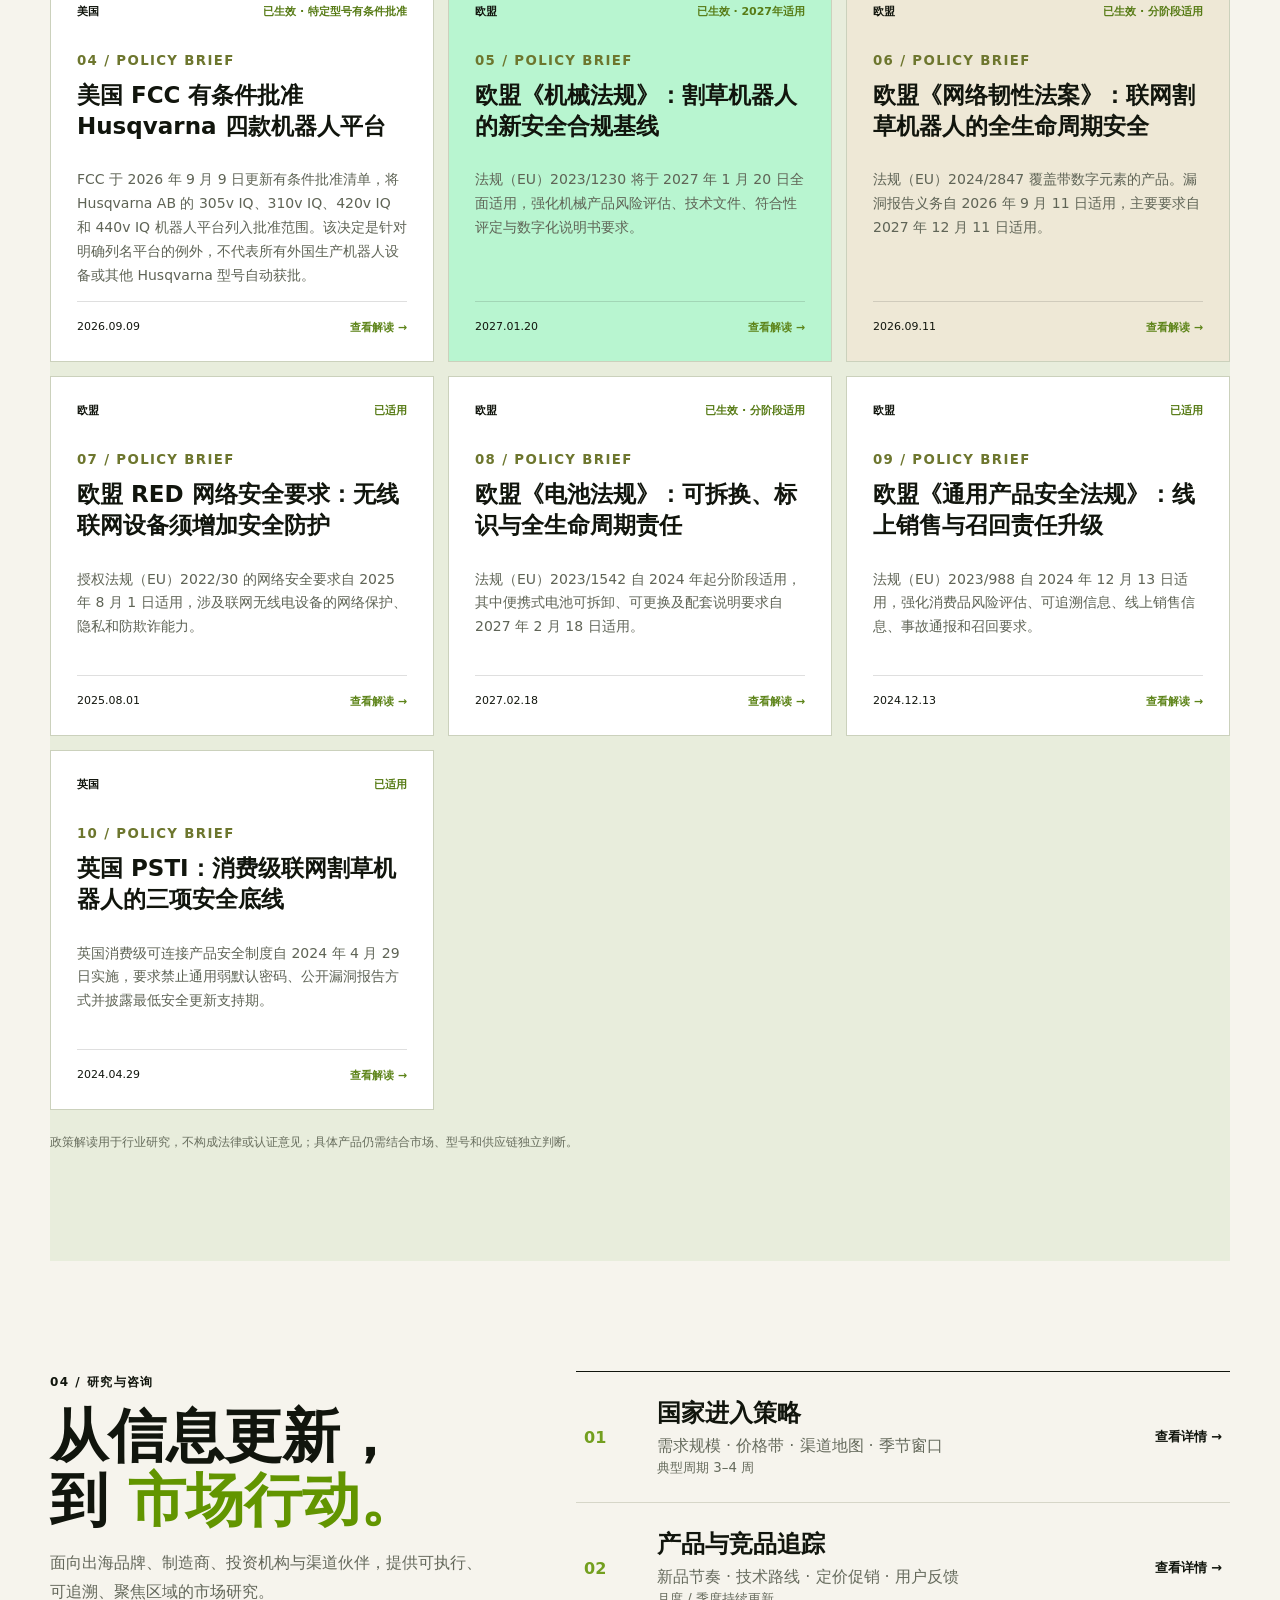
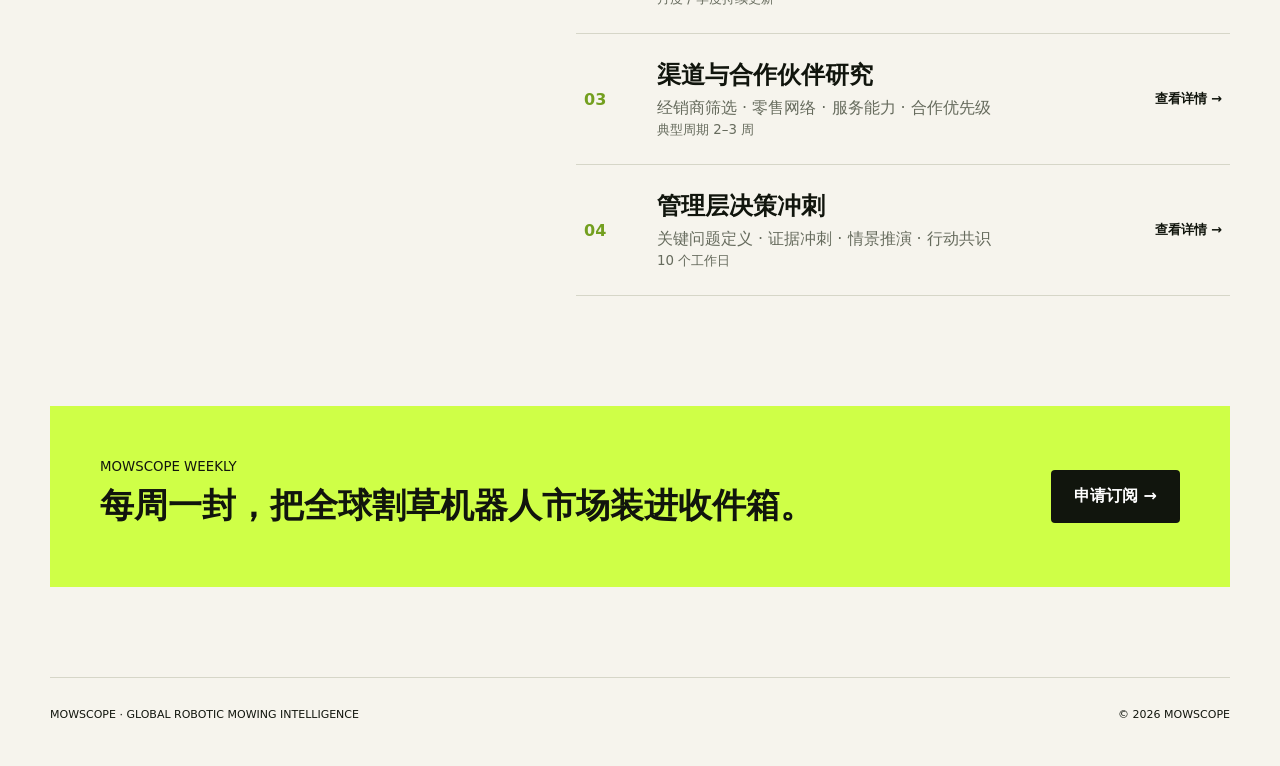
==== commit 2274b6b5: "Add October Equip Expo and ANTHBOT news" ====
--- a/index.html
+++ b/index.html
@@ -38,7 +38,7 @@
     </section>
     <section class="section intelligence" id="intelligence">
       <div class="wrap">
-        <div class="heading"><div><small>02 / 资讯雷达</small><h2>国内外资讯，一处持续追踪</h2></div><p class="updated">更新于 2026.10.19 · 近 6 个月</p></div>
+        <div class="heading"><div><small>02 / 资讯雷达</small><h2>国内外资讯，一处持续追踪</h2></div><p class="updated">更新于 2026.10.20 · 近 6 个月</p></div>
         <div id="filters" class="filters" aria-label="资讯类型"></div>
         <div id="stories" class="story-grid"></div>
       </div>
@@ -55,6 +55,6 @@
     <section class="newsletter wrap"><div><small>MOWSCOPE WEEKLY</small><h2>每周一封，把全球割草机器人市场装进收件箱。</h2></div><a class="primary" href="mailto:zzixuannnn@gmail.com?subject=MOWSCOPE%20周报订阅">申请订阅 →</a></section>
   </main>
   <footer class="wrap"><span>MOWSCOPE · GLOBAL ROBOTIC MOWING INTELLIGENCE</span><span>© 2026 MOWSCOPE</span></footer>
-  <script src="data.js?v=20261019"></script><script src="daily-data.js?v=20261019"></script><script src="policy-data.js?v=20261019"></script><script src="policy-update.js?v=20261019"></script><script src="app.js?v=20261019"></script>
+  <script src="data.js?v=20261020"></script><script src="daily-data.js?v=20261020"></script><script src="policy-data.js?v=20261020"></script><script src="policy-update.js?v=20261020"></script><script src="app.js?v=20261020"></script>
 </body></html>
 <!-- Published with GitHub Pages -->
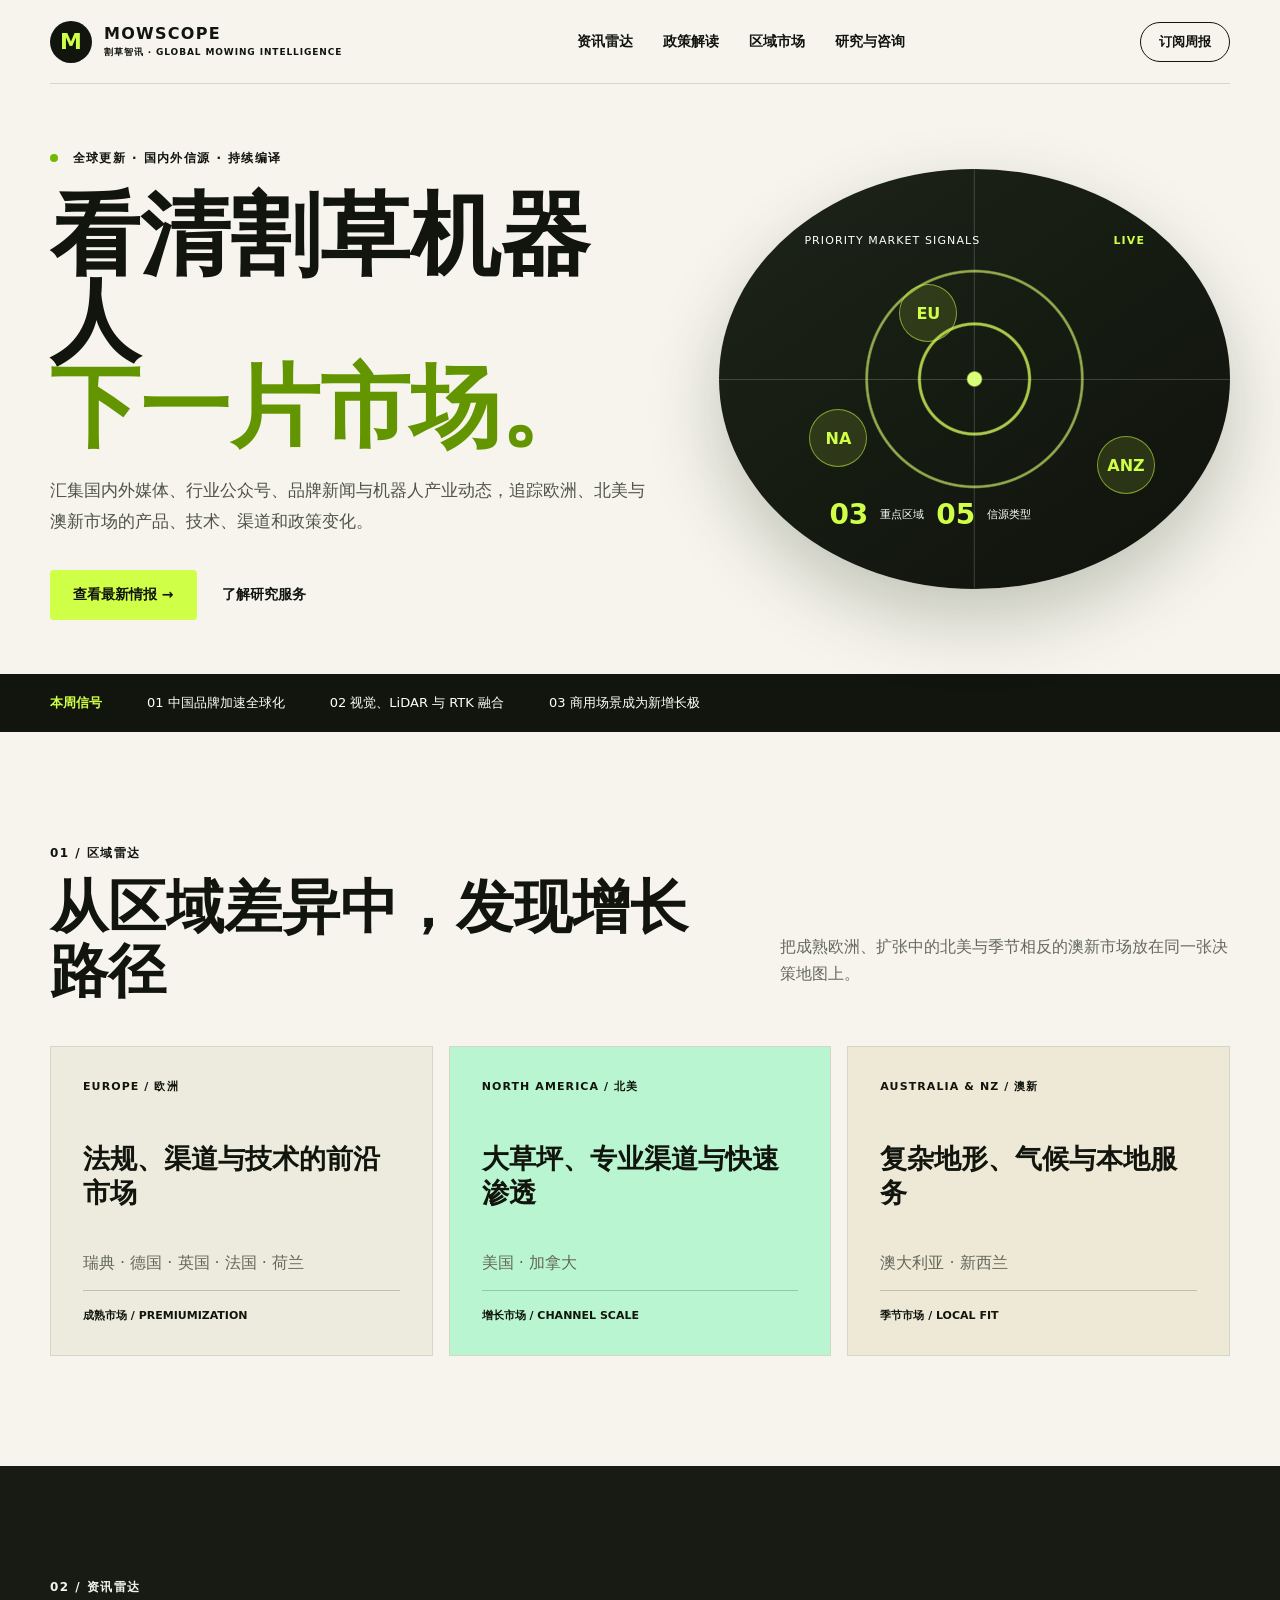
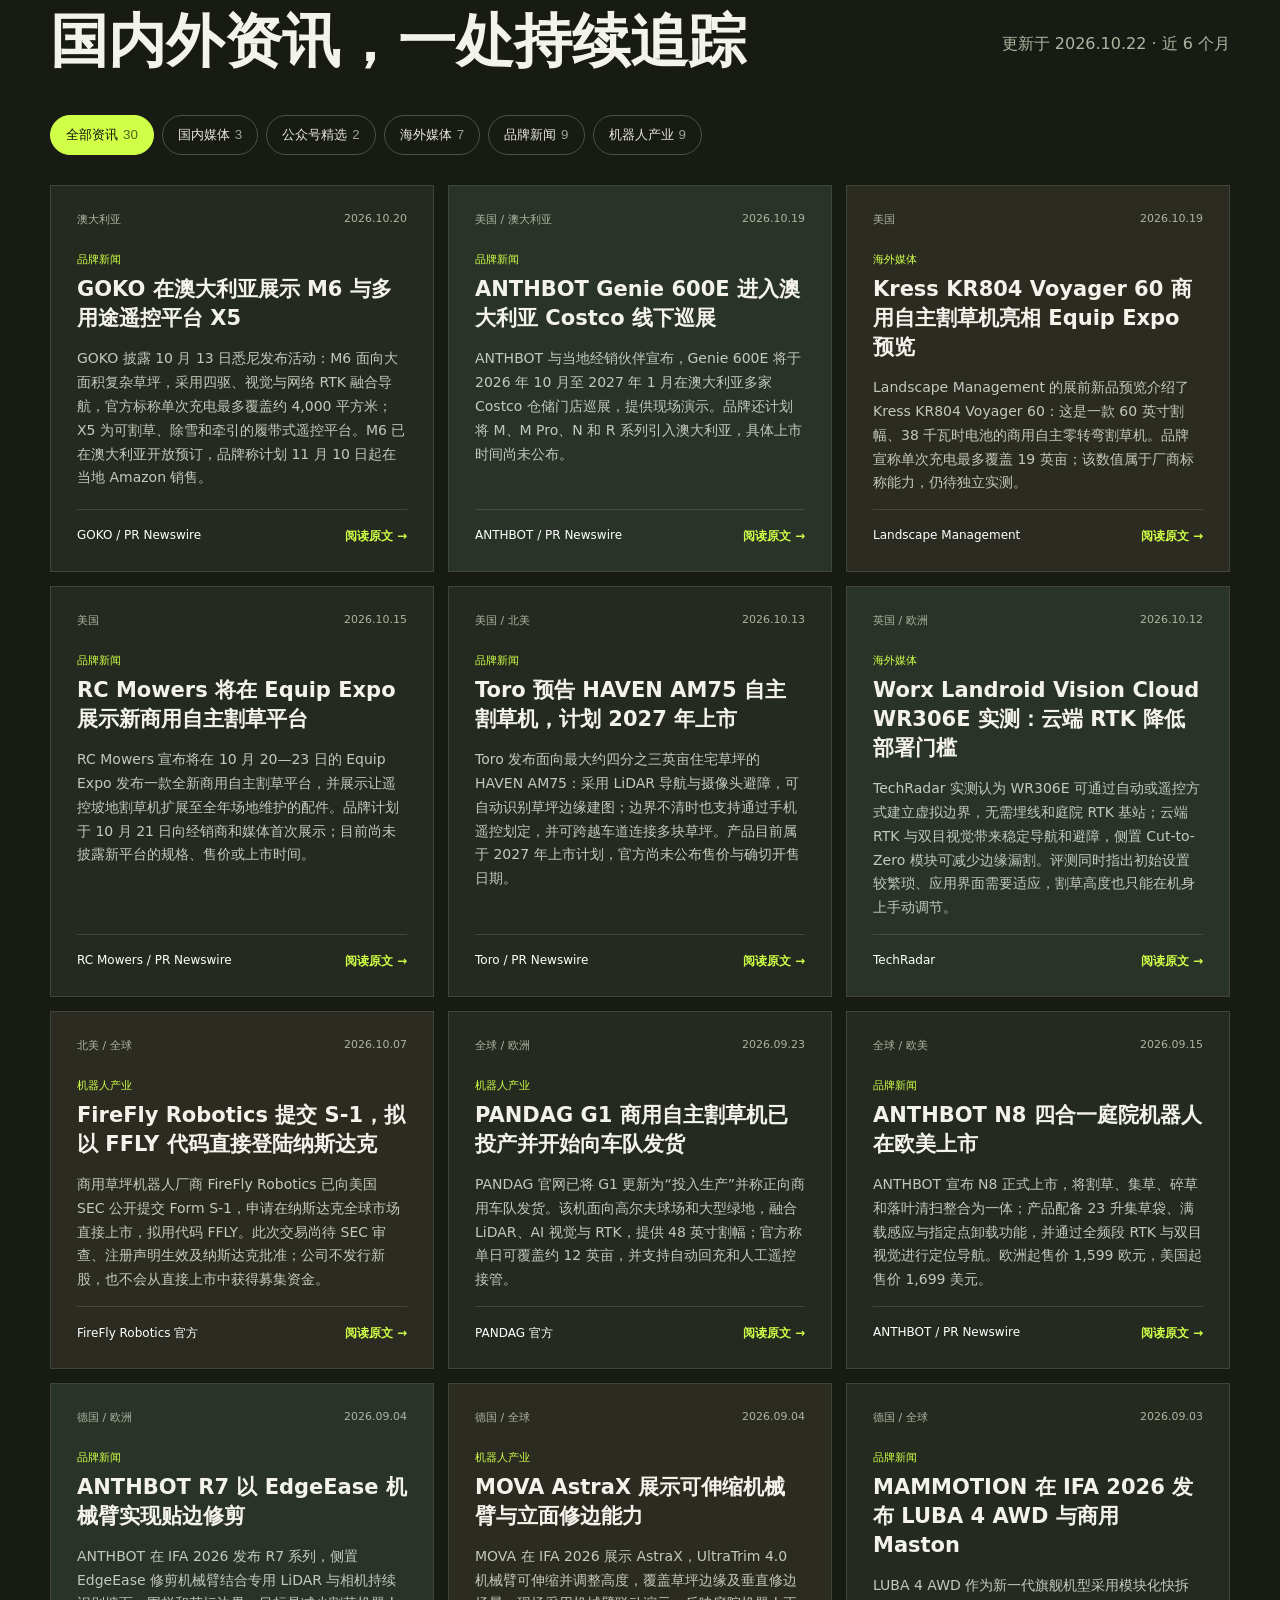
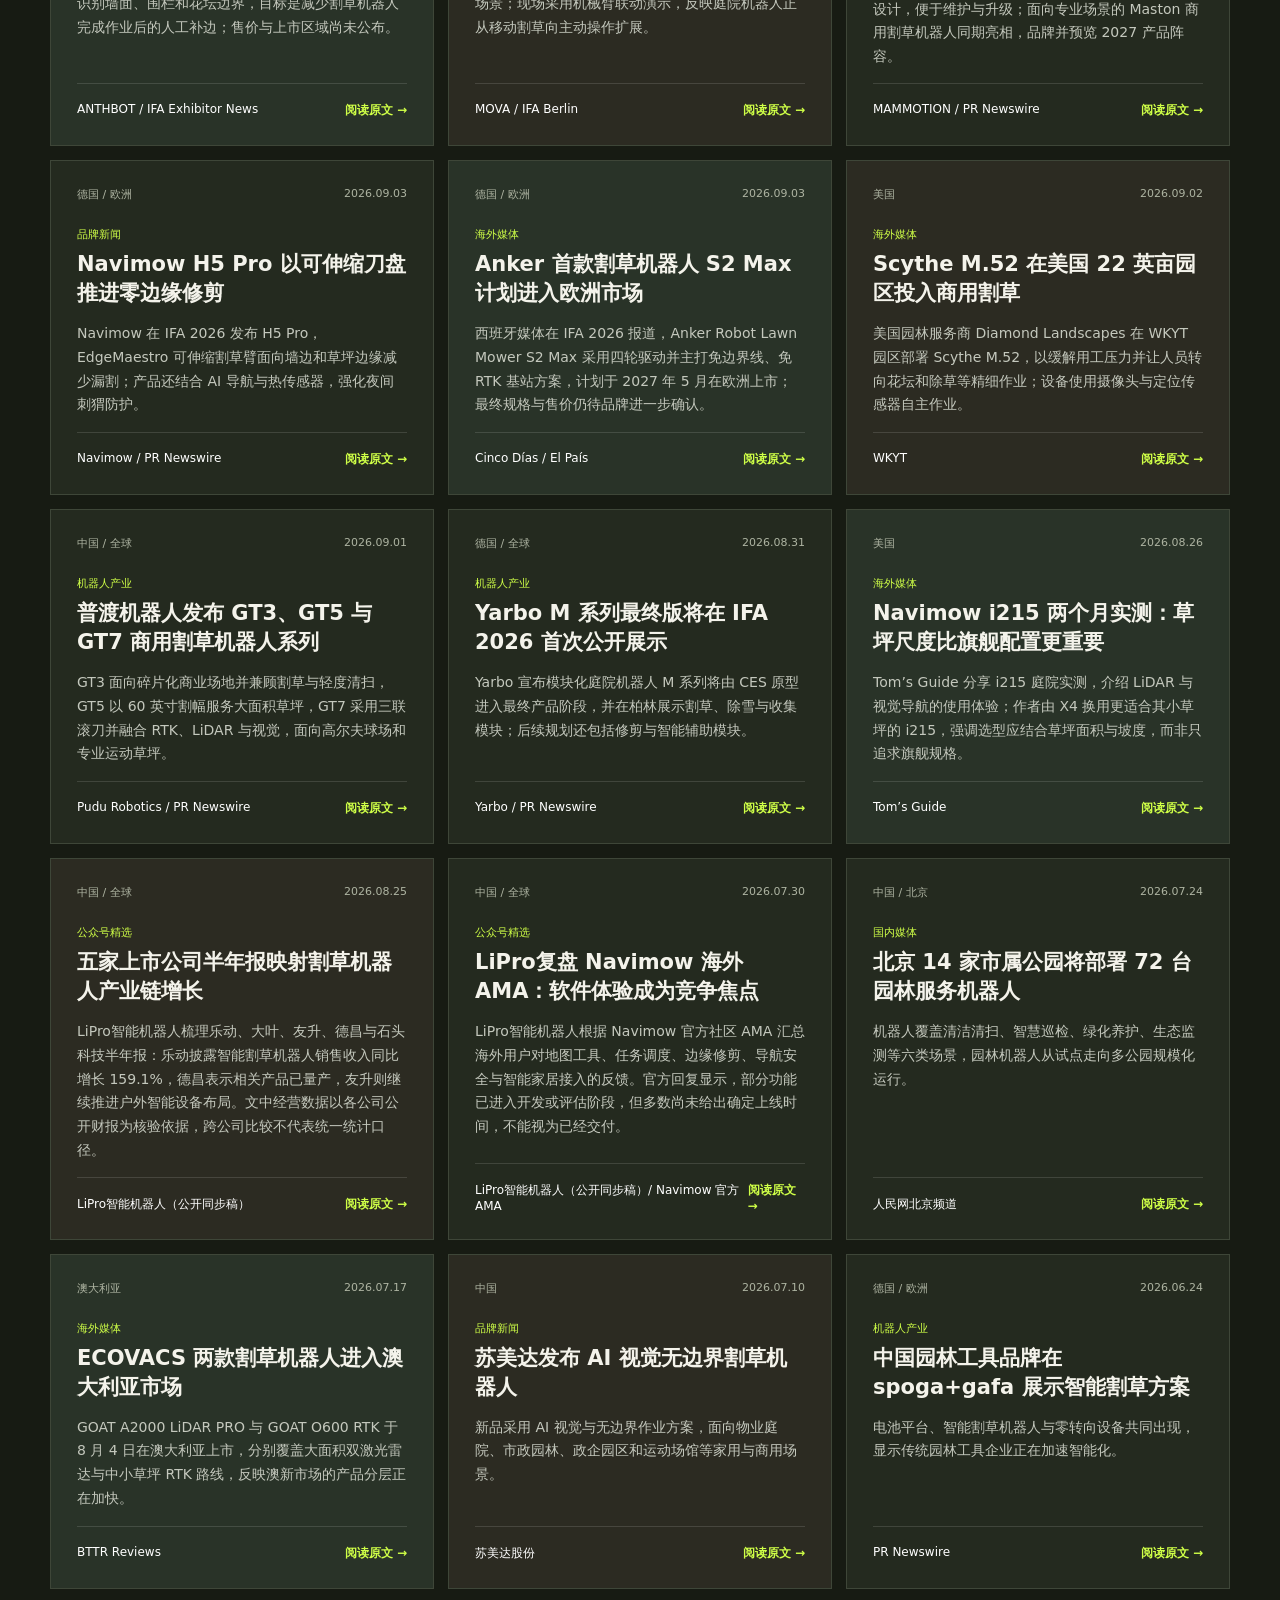
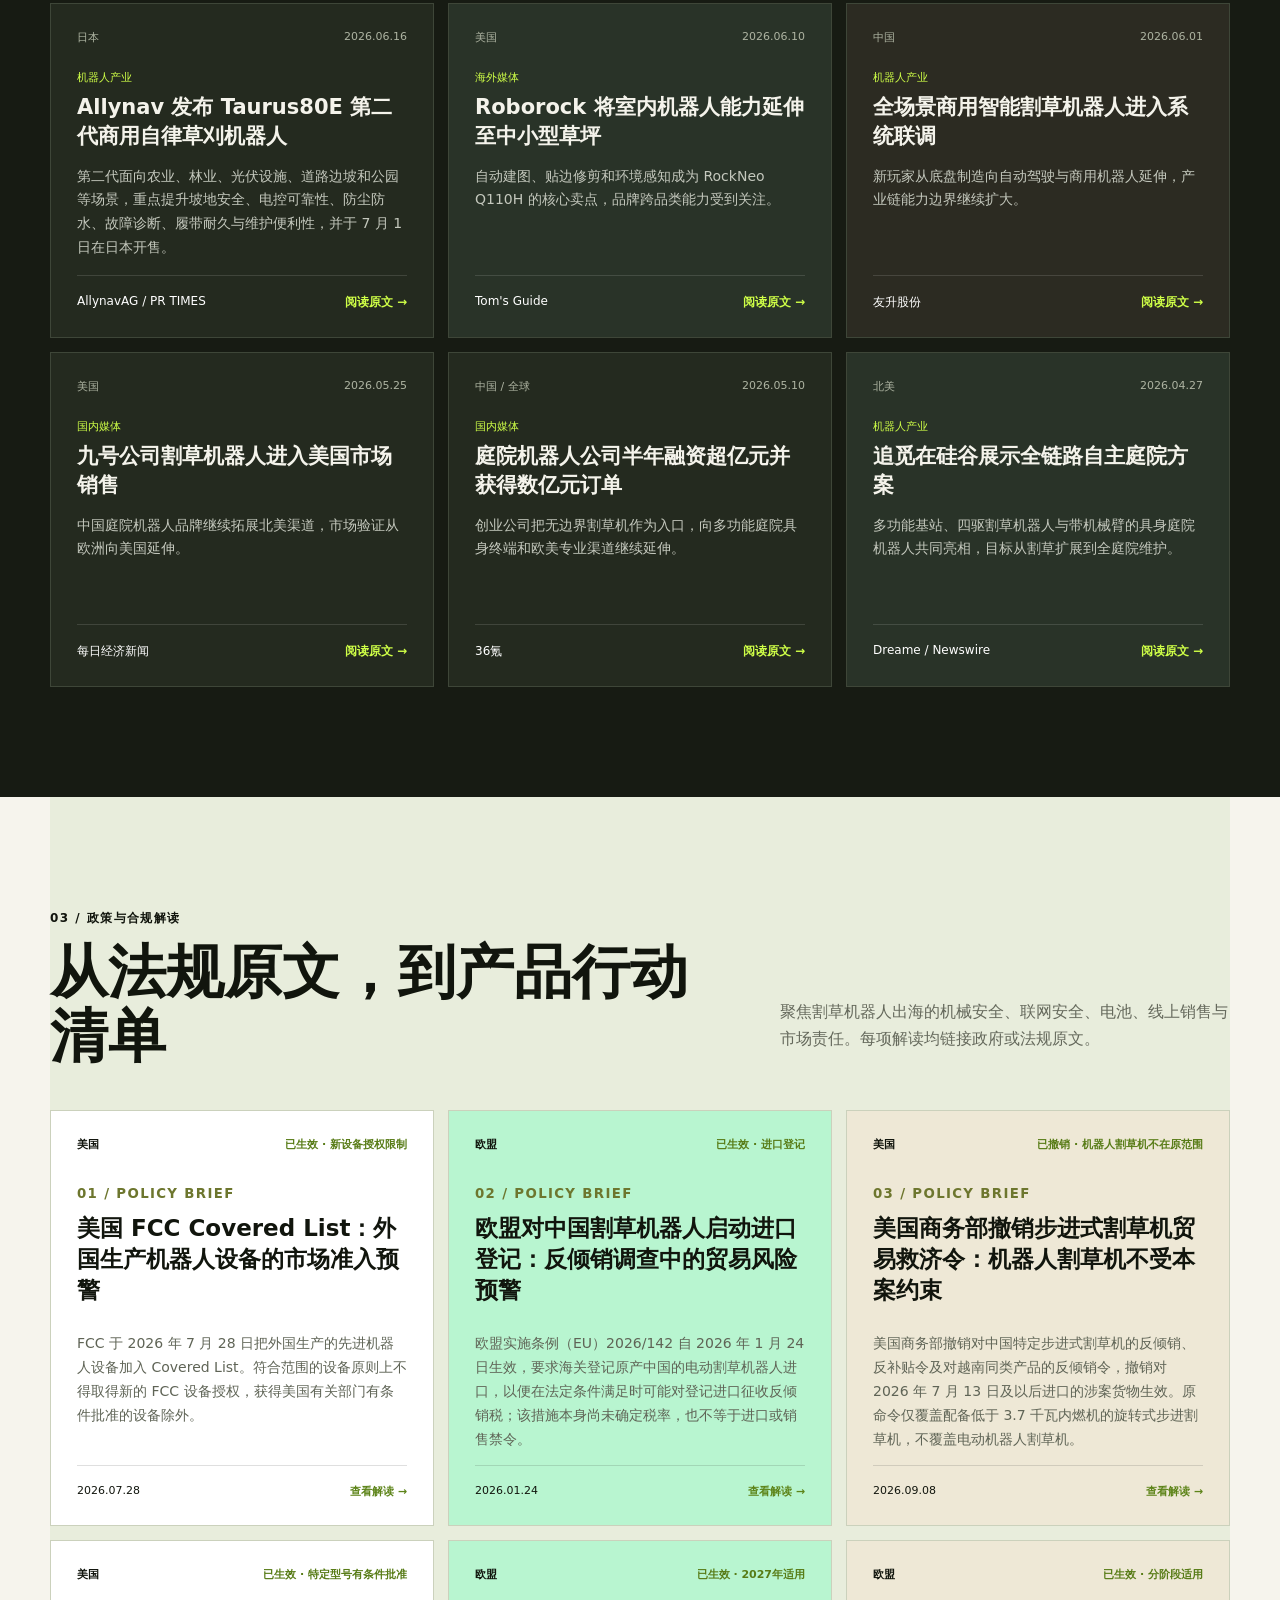
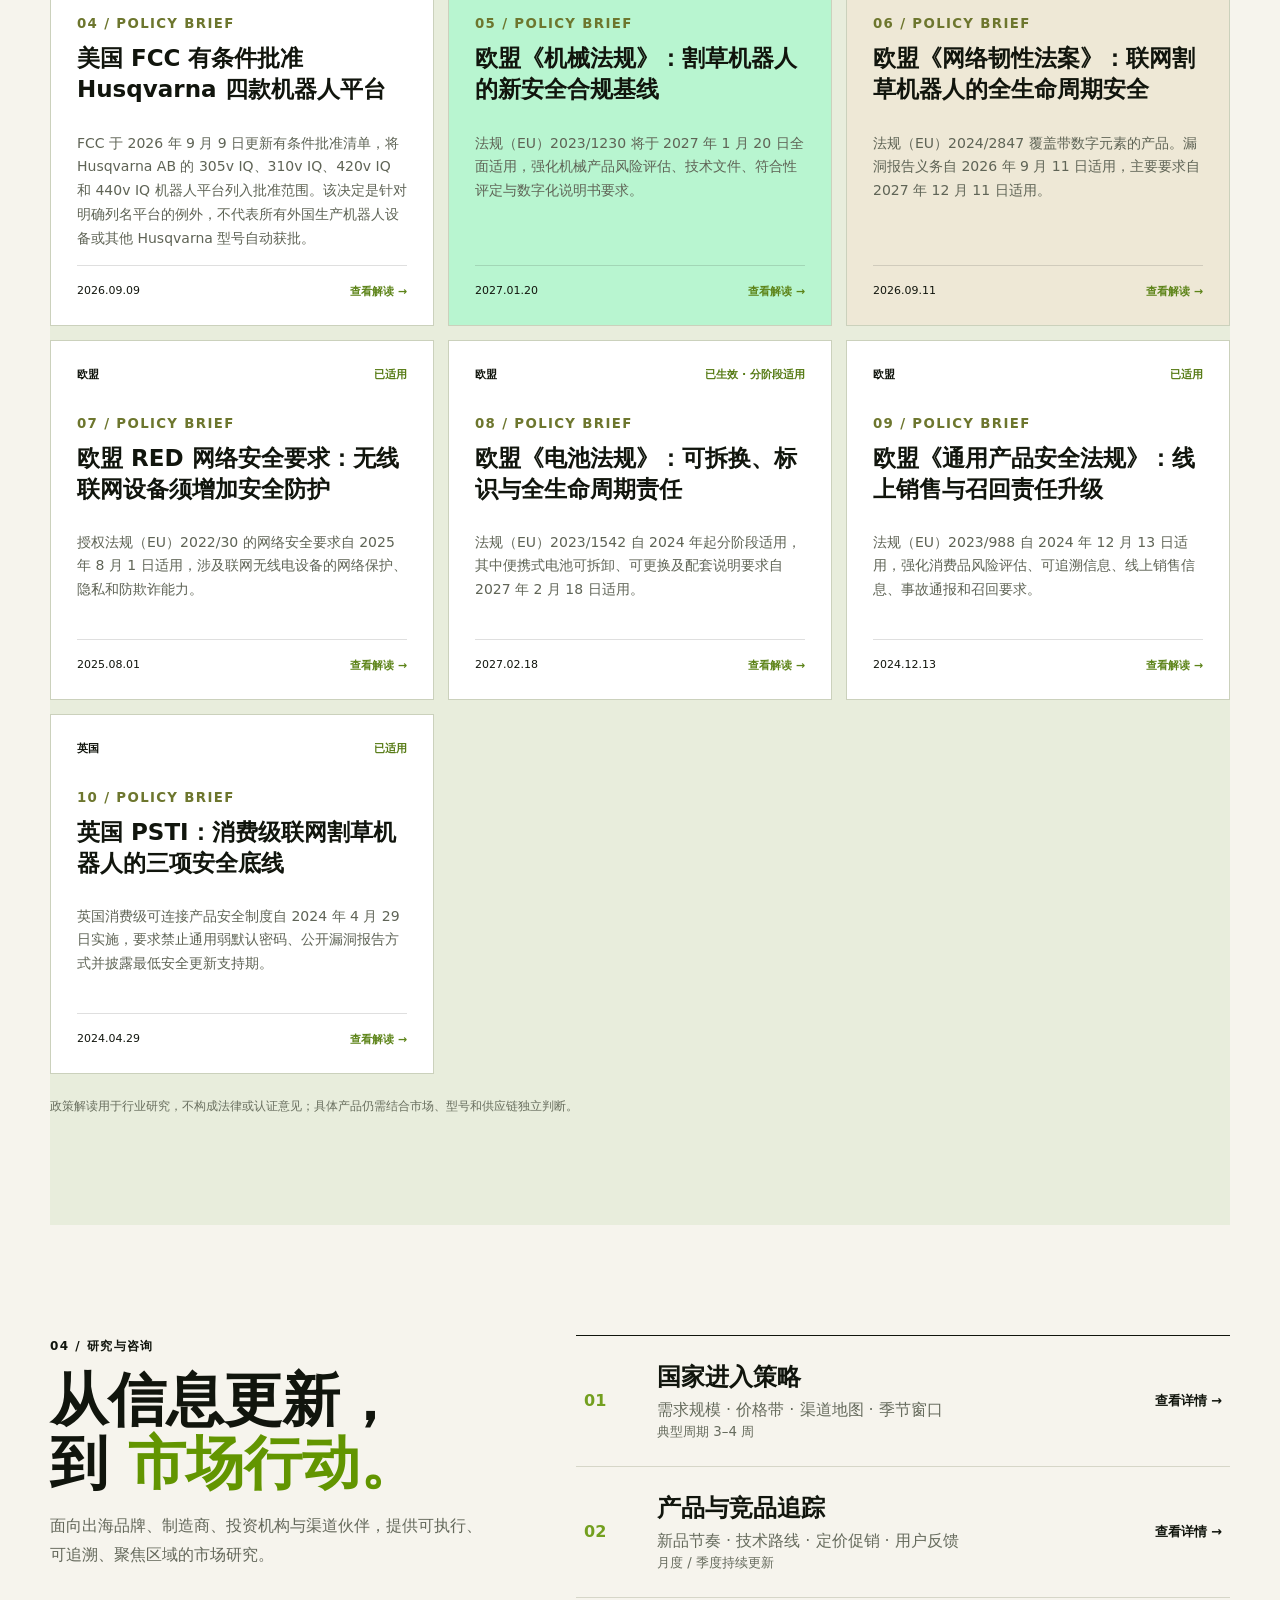
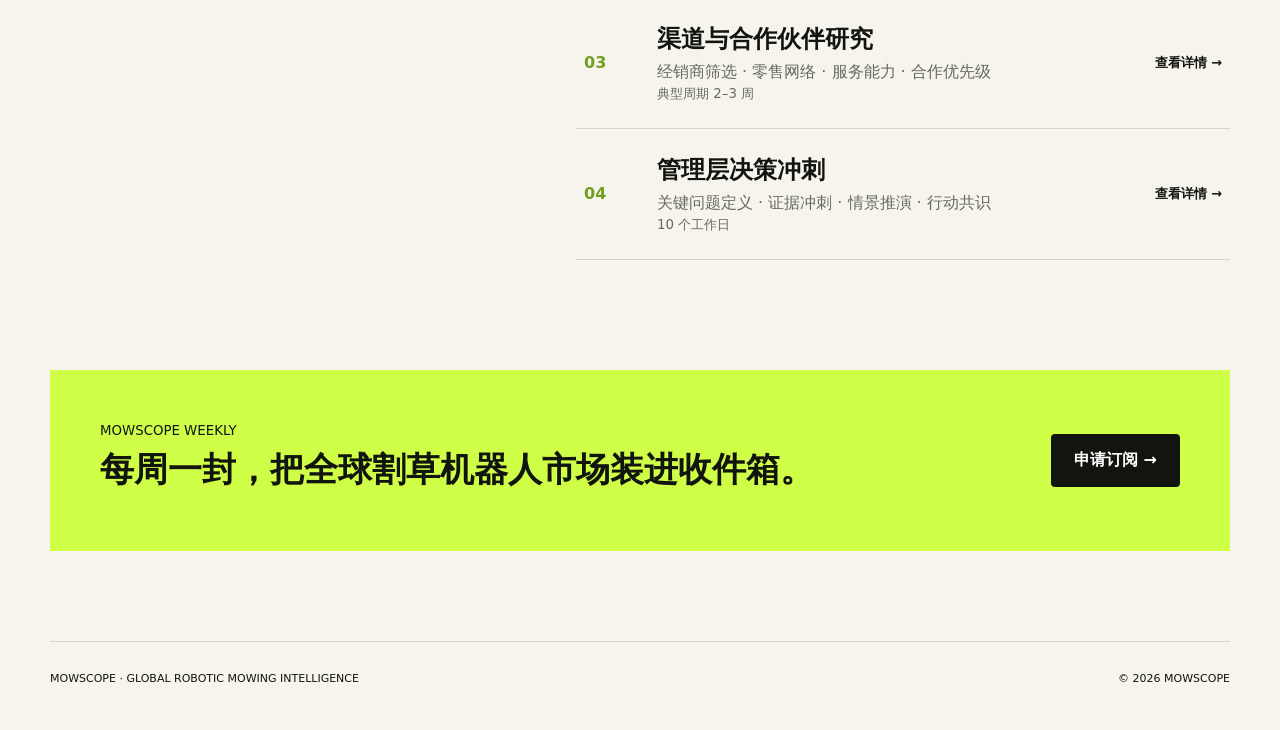
==== commit 943d5869: "Add GOKO Australia product launch" ====
--- a/index.html
+++ b/index.html
@@ -38,7 +38,7 @@
     </section>
     <section class="section intelligence" id="intelligence">
       <div class="wrap">
-        <div class="heading"><div><small>02 / 资讯雷达</small><h2>国内外资讯，一处持续追踪</h2></div><p class="updated">更新于 2026.10.20 · 近 6 个月</p></div>
+        <div class="heading"><div><small>02 / 资讯雷达</small><h2>国内外资讯，一处持续追踪</h2></div><p class="updated">更新于 2026.10.22 · 近 6 个月</p></div>
         <div id="filters" class="filters" aria-label="资讯类型"></div>
         <div id="stories" class="story-grid"></div>
       </div>
@@ -55,6 +55,6 @@
     <section class="newsletter wrap"><div><small>MOWSCOPE WEEKLY</small><h2>每周一封，把全球割草机器人市场装进收件箱。</h2></div><a class="primary" href="mailto:zzixuannnn@gmail.com?subject=MOWSCOPE%20周报订阅">申请订阅 →</a></section>
   </main>
   <footer class="wrap"><span>MOWSCOPE · GLOBAL ROBOTIC MOWING INTELLIGENCE</span><span>© 2026 MOWSCOPE</span></footer>
-  <script src="data.js?v=20261020"></script><script src="daily-data.js?v=20261020"></script><script src="policy-data.js?v=20261020"></script><script src="policy-update.js?v=20261020"></script><script src="app.js?v=20261020"></script>
+  <script src="data.js?v=20261022"></script><script src="daily-data.js?v=20261022"></script><script src="policy-data.js?v=20261022"></script><script src="policy-update.js?v=20261022"></script><script src="app.js?v=20261022"></script>
 </body></html>
 <!-- Published with GitHub Pages -->
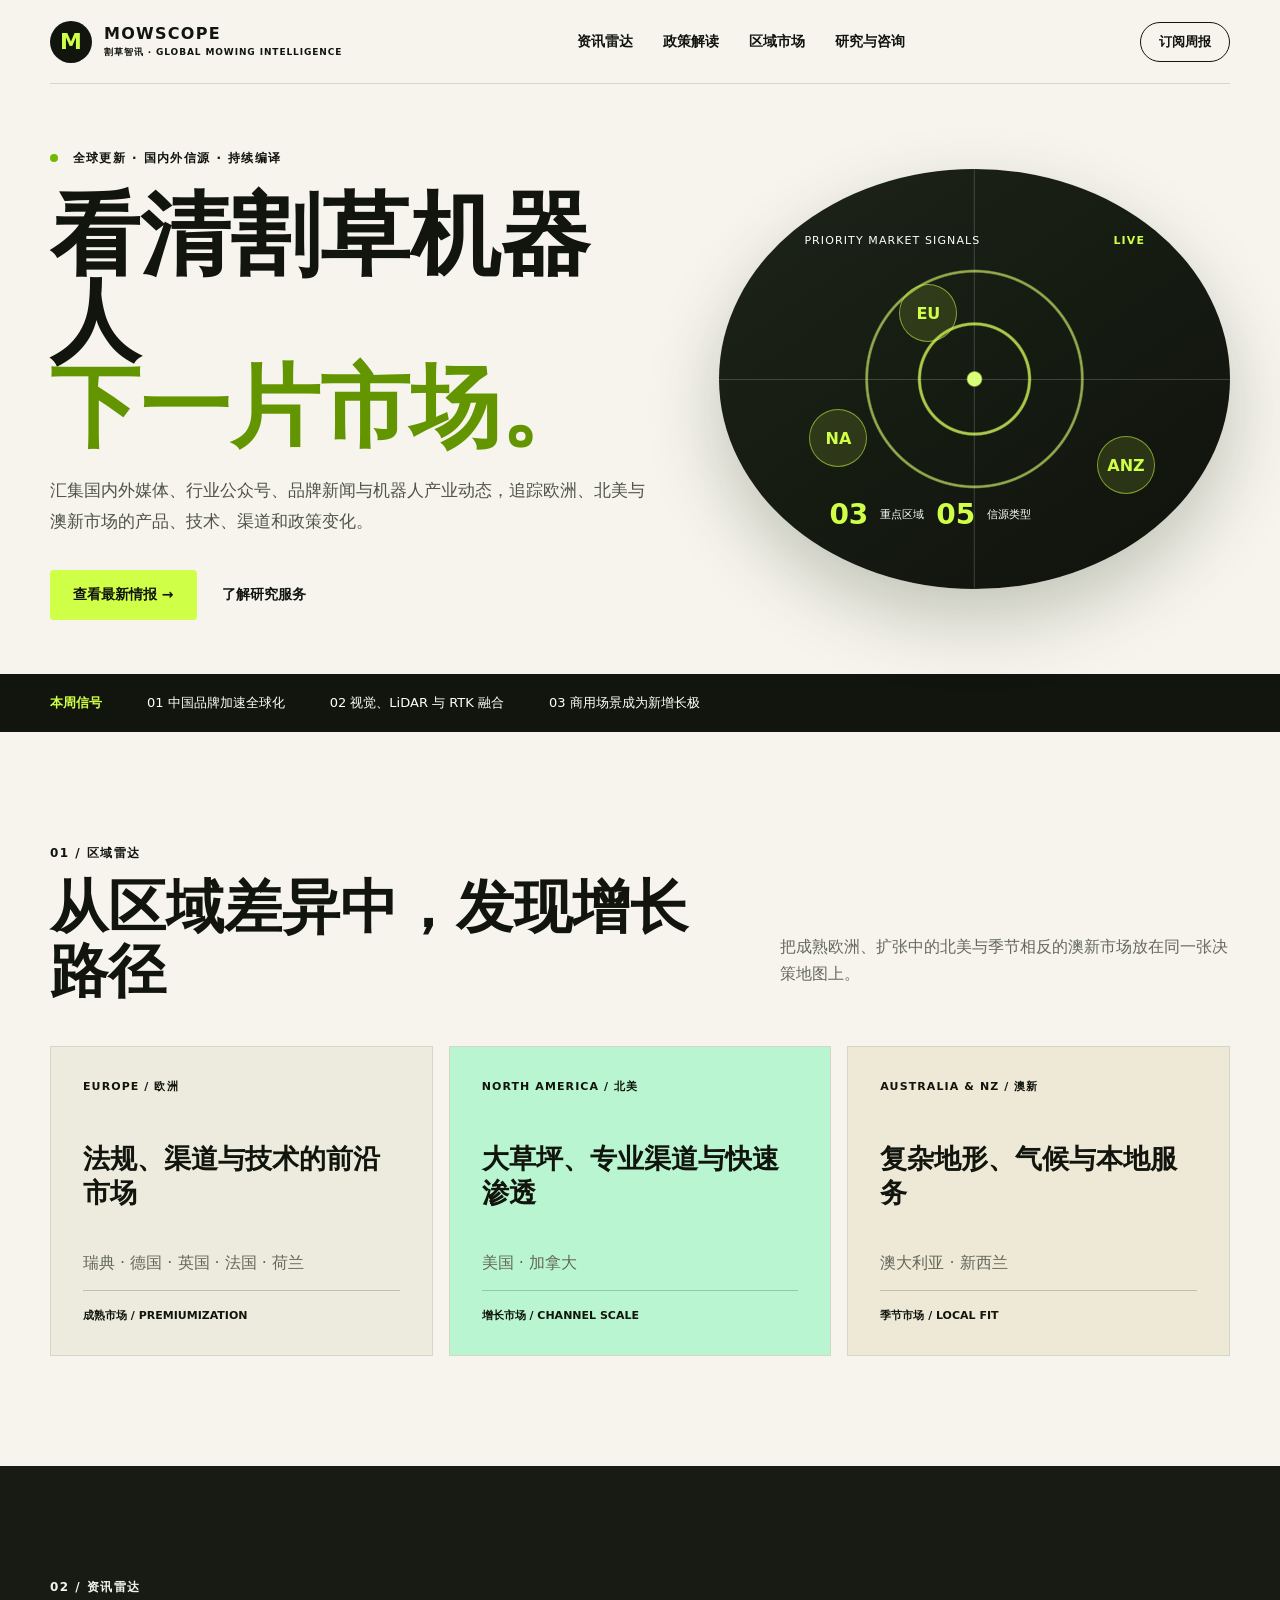
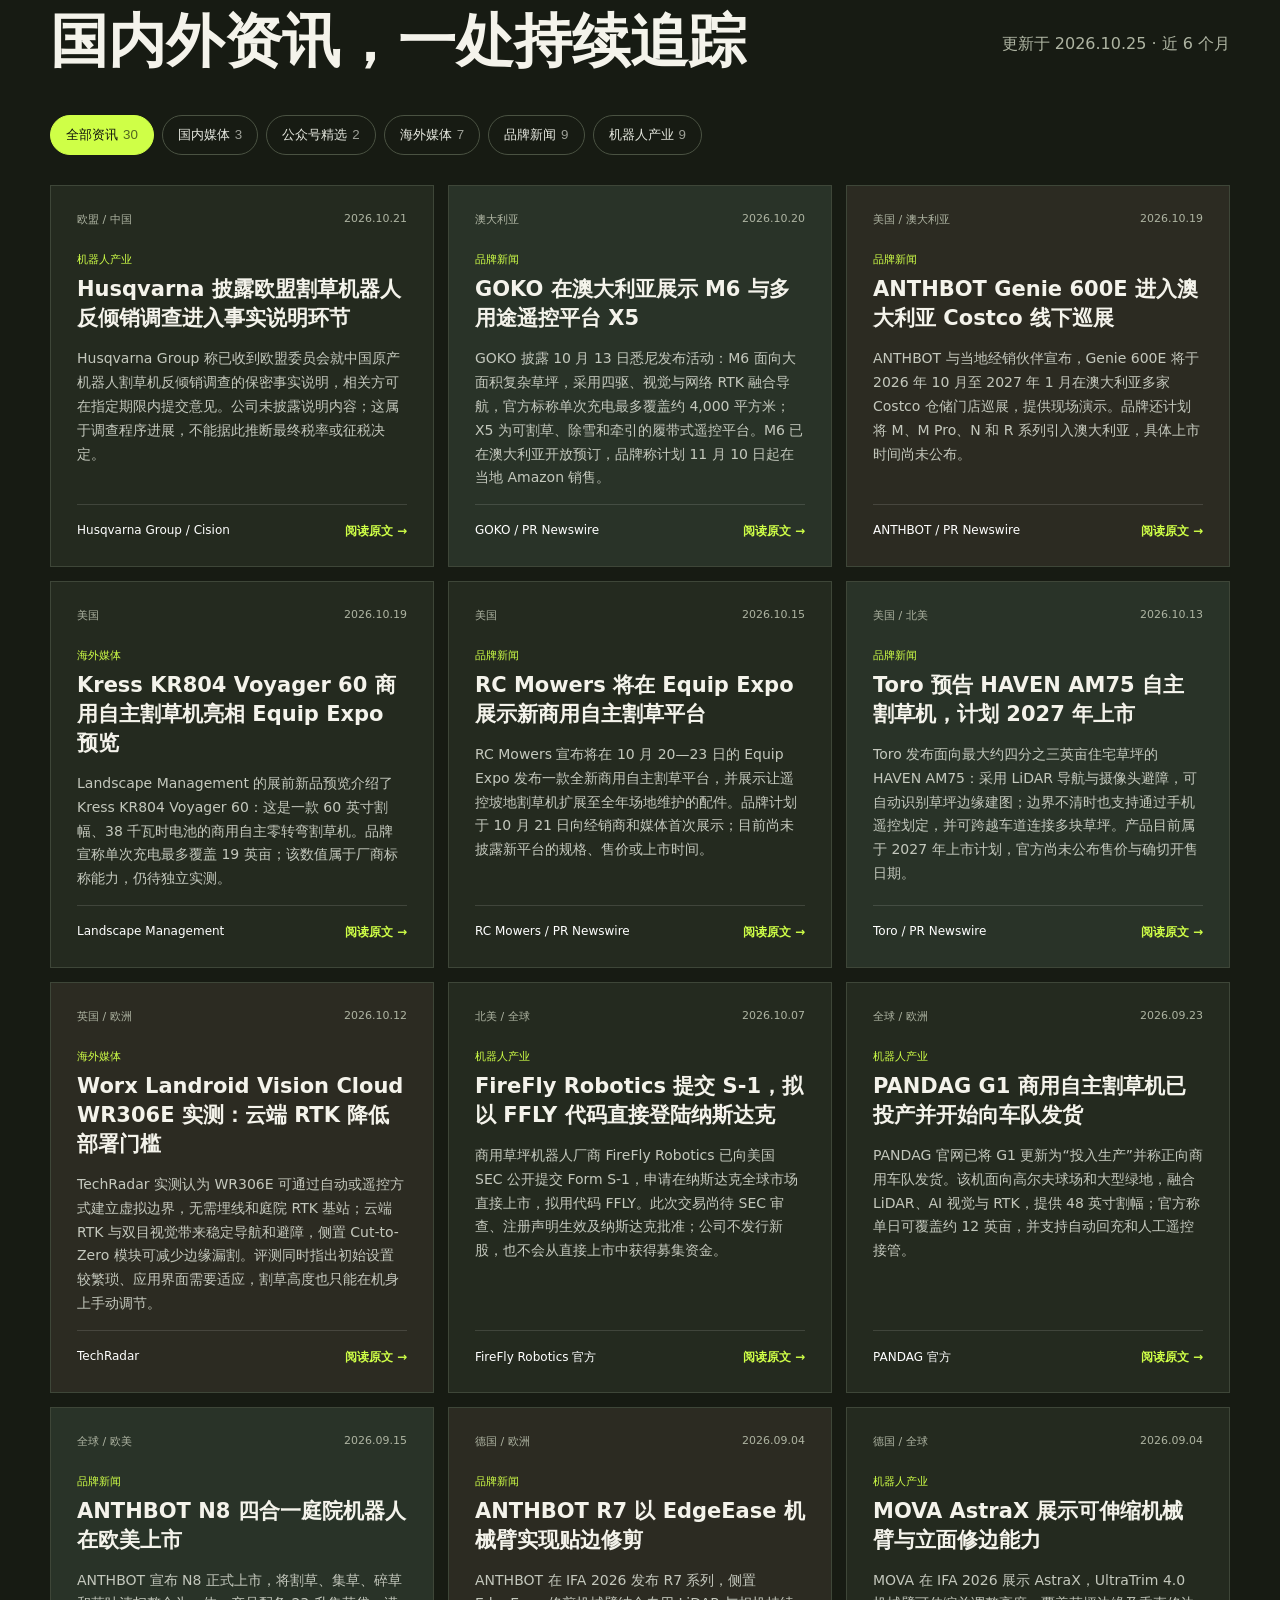
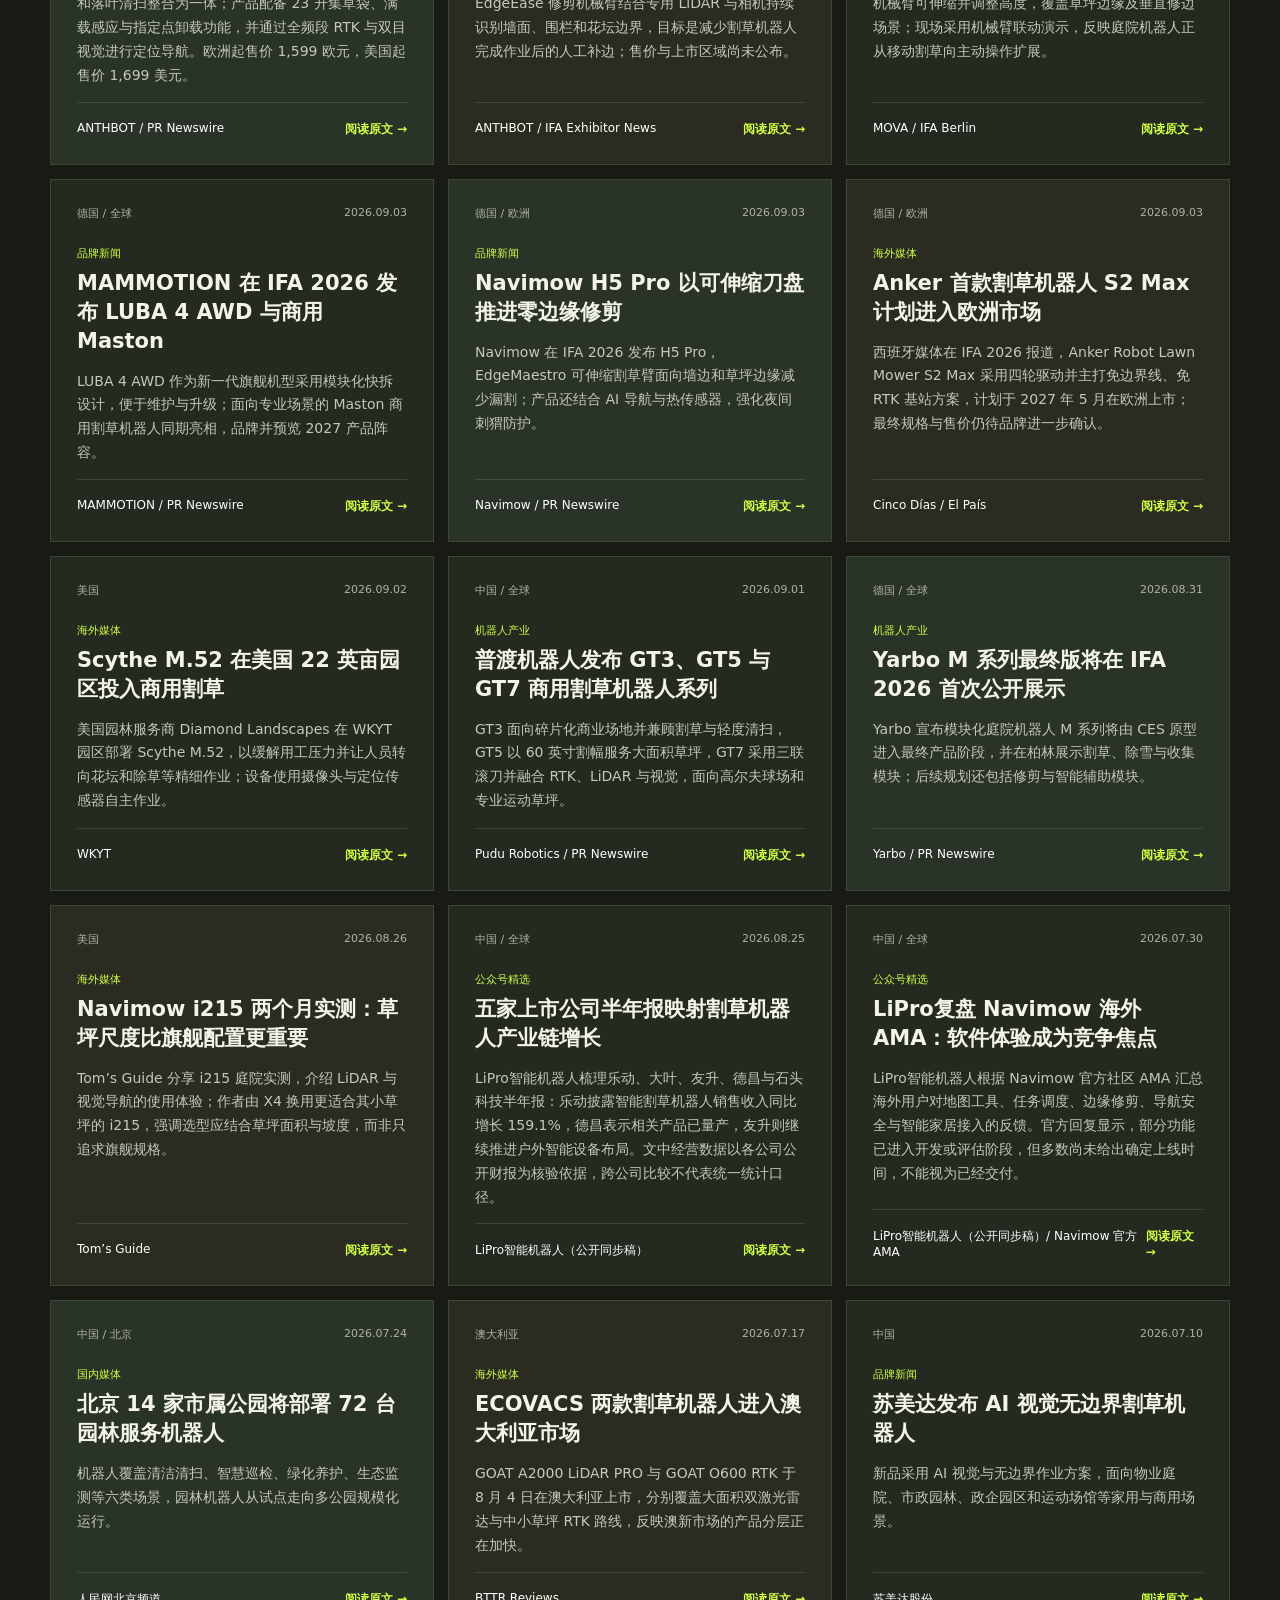
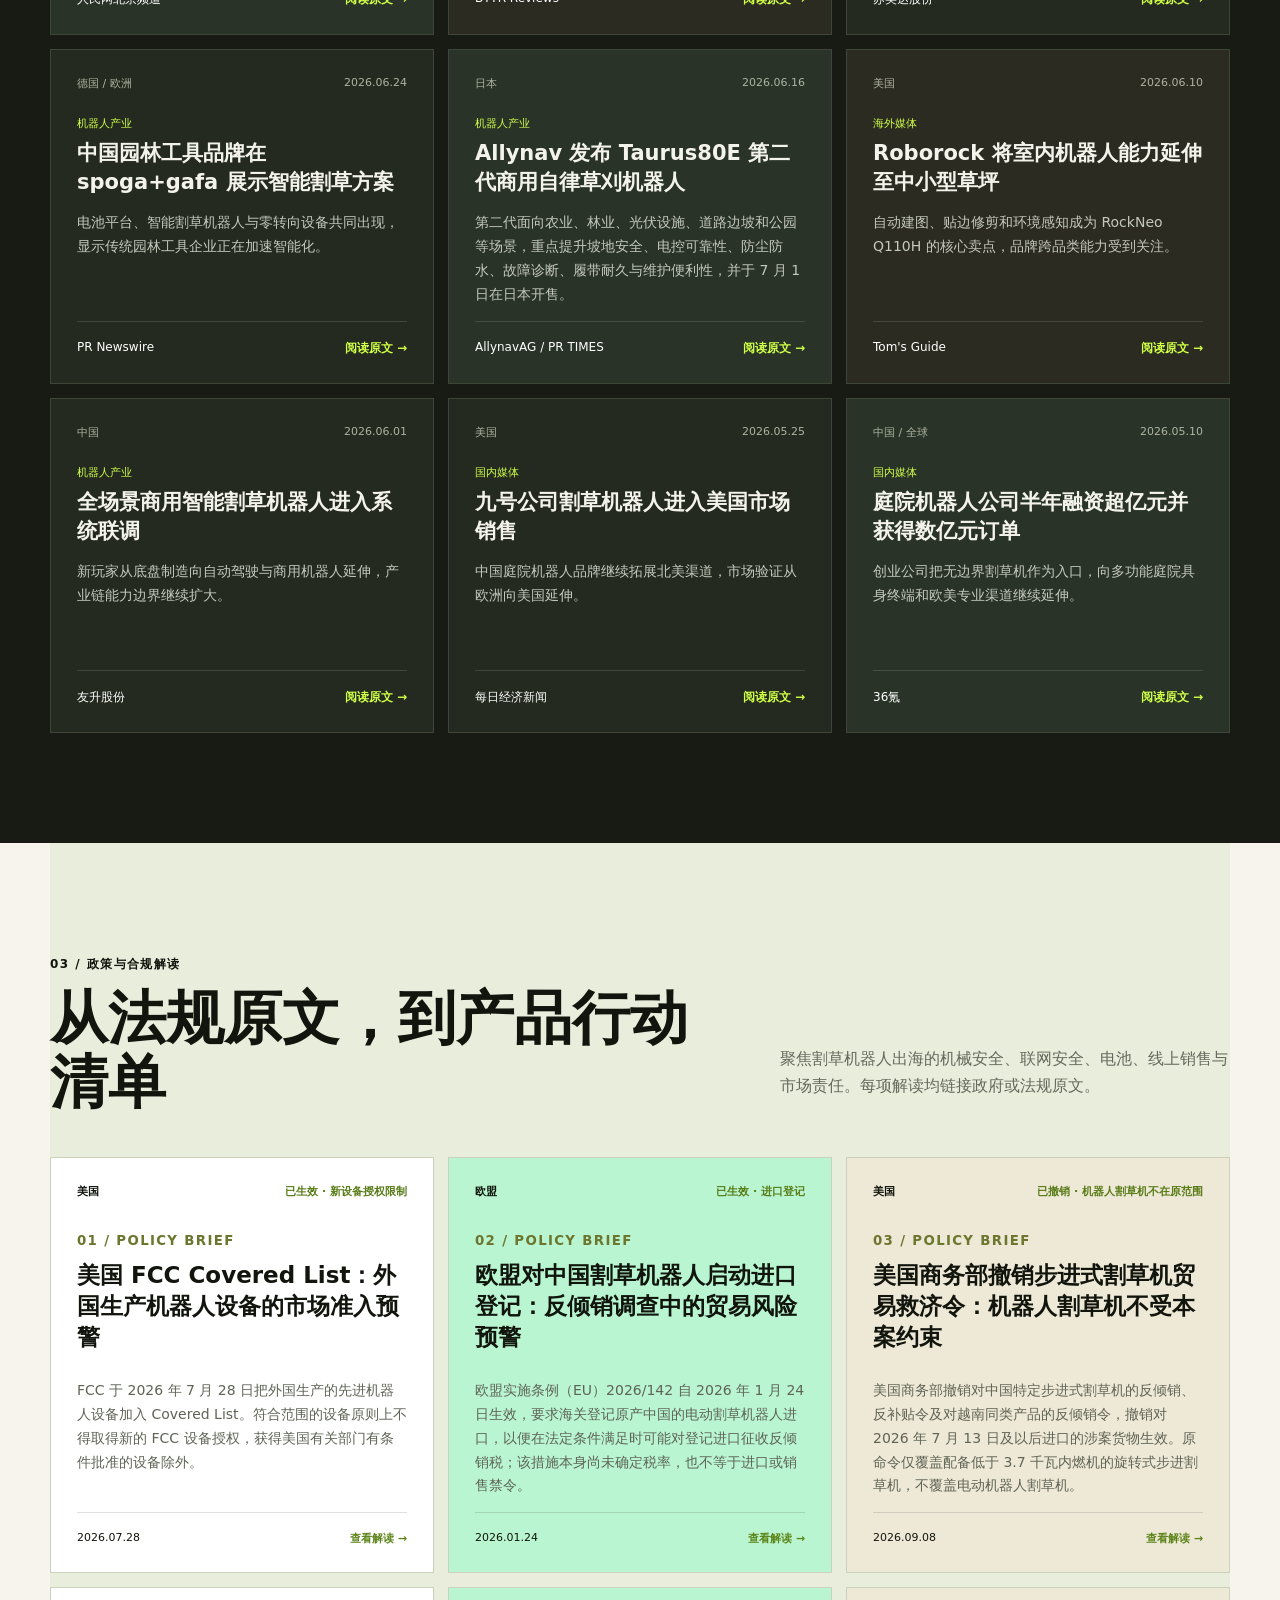
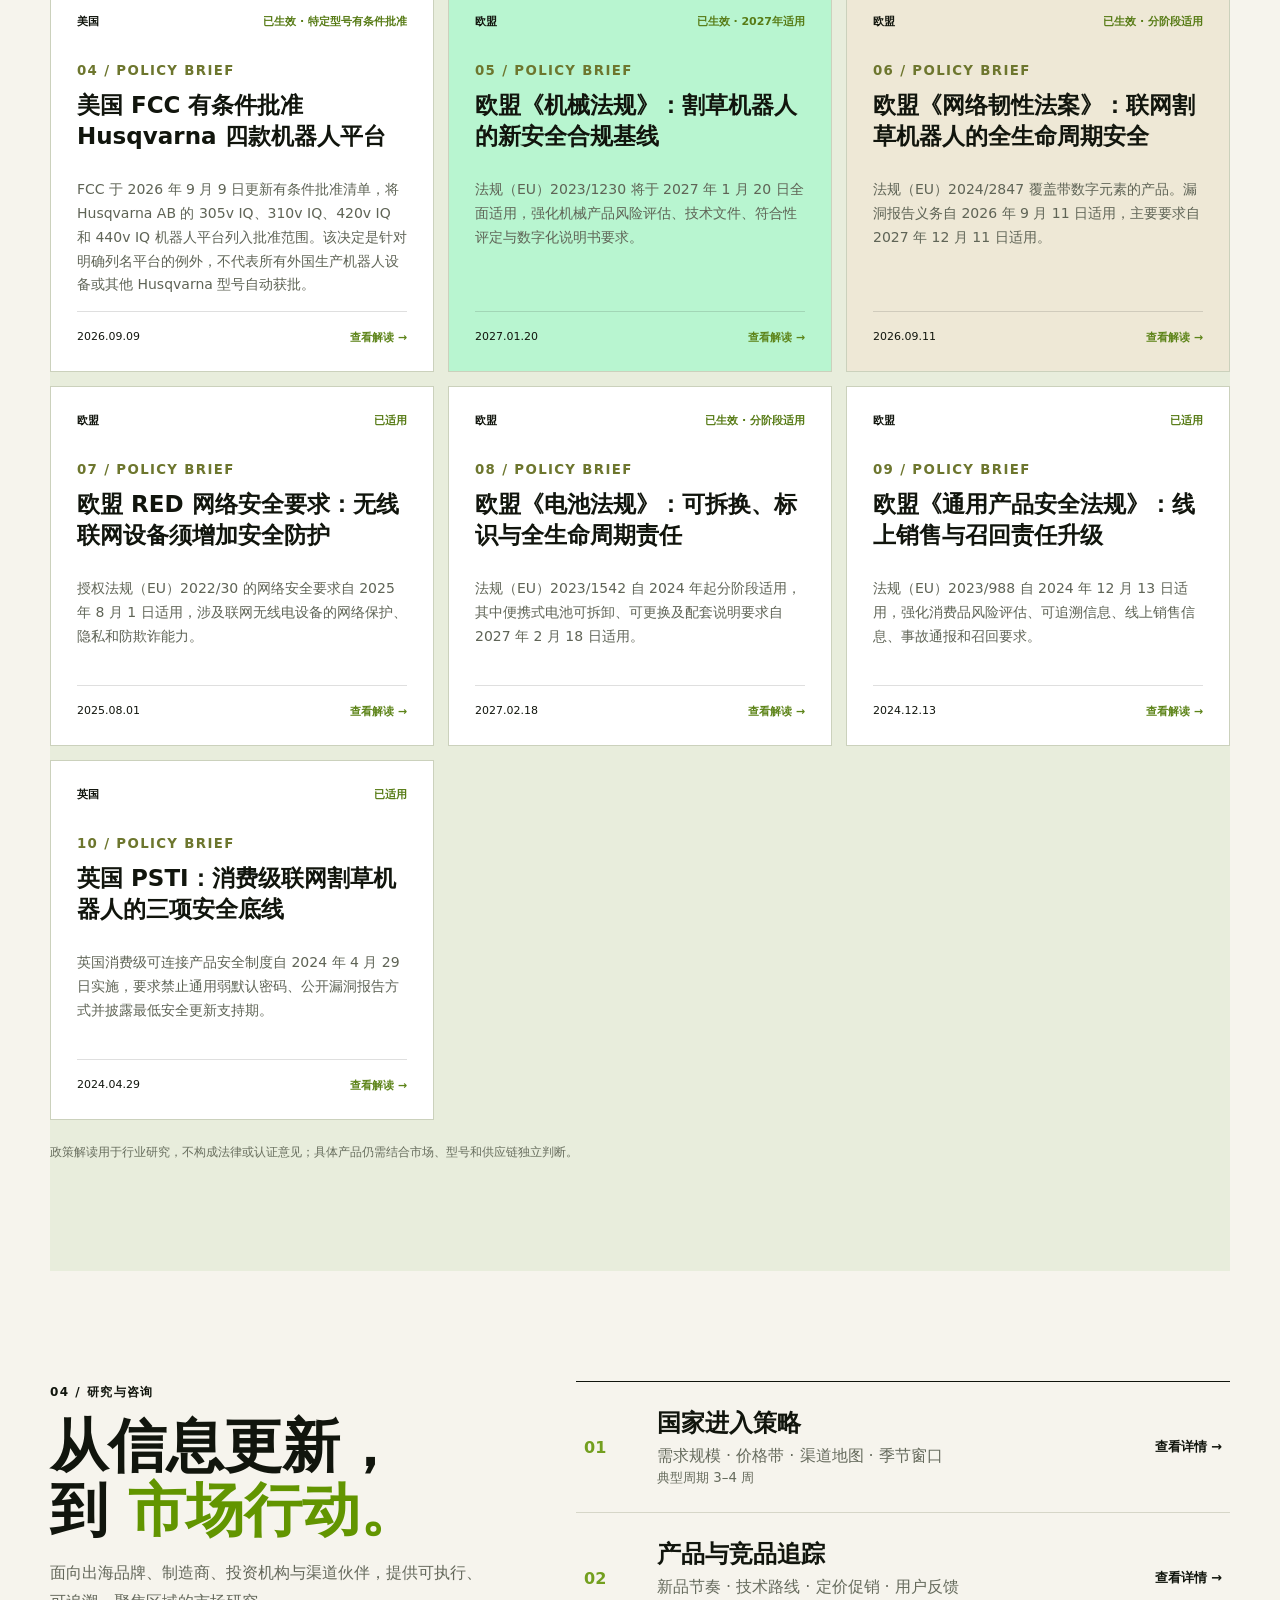
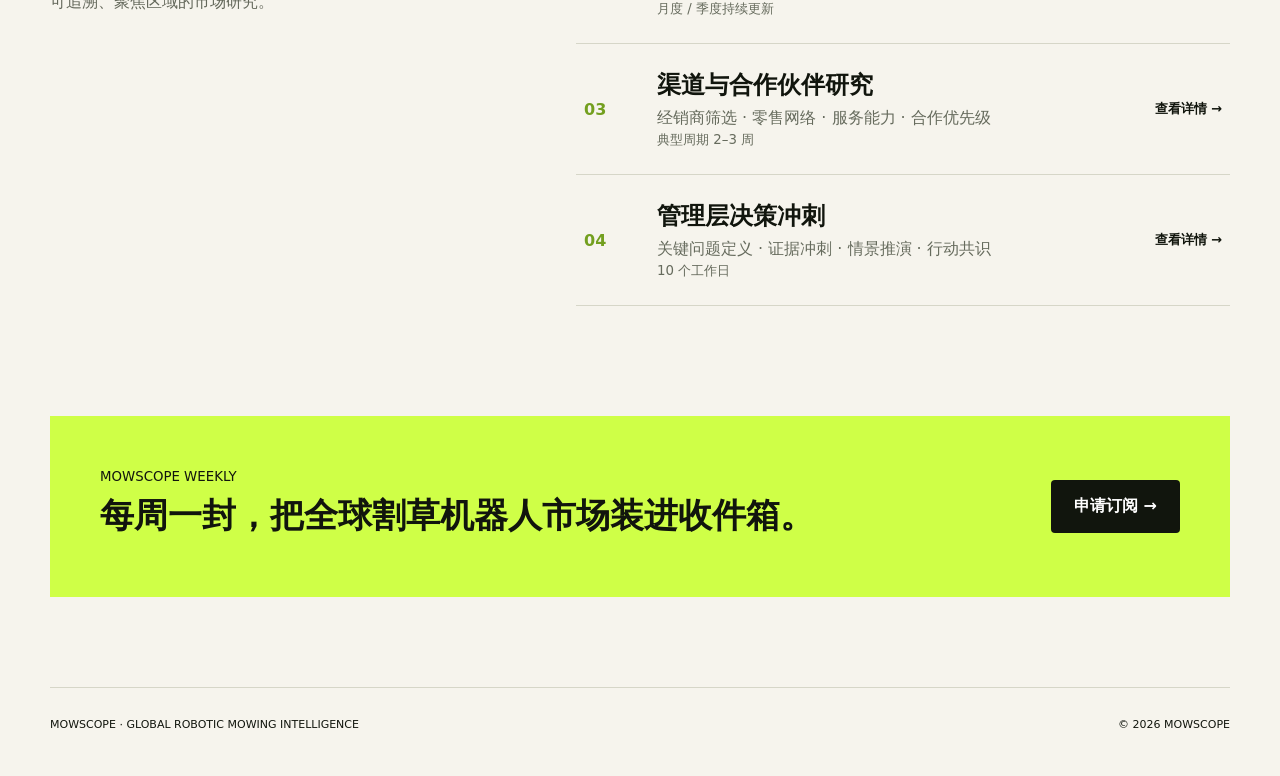
==== commit 0bcfeba0: "Track EU mower anti-dumping disclosure" ====
--- a/index.html
+++ b/index.html
@@ -38,7 +38,7 @@
     </section>
     <section class="section intelligence" id="intelligence">
       <div class="wrap">
-        <div class="heading"><div><small>02 / 资讯雷达</small><h2>国内外资讯，一处持续追踪</h2></div><p class="updated">更新于 2026.10.22 · 近 6 个月</p></div>
+        <div class="heading"><div><small>02 / 资讯雷达</small><h2>国内外资讯，一处持续追踪</h2></div><p class="updated">更新于 2026.10.25 · 近 6 个月</p></div>
         <div id="filters" class="filters" aria-label="资讯类型"></div>
         <div id="stories" class="story-grid"></div>
       </div>
@@ -55,6 +55,6 @@
     <section class="newsletter wrap"><div><small>MOWSCOPE WEEKLY</small><h2>每周一封，把全球割草机器人市场装进收件箱。</h2></div><a class="primary" href="mailto:zzixuannnn@gmail.com?subject=MOWSCOPE%20周报订阅">申请订阅 →</a></section>
   </main>
   <footer class="wrap"><span>MOWSCOPE · GLOBAL ROBOTIC MOWING INTELLIGENCE</span><span>© 2026 MOWSCOPE</span></footer>
-  <script src="data.js?v=20261022"></script><script src="daily-data.js?v=20261022"></script><script src="policy-data.js?v=20261022"></script><script src="policy-update.js?v=20261022"></script><script src="app.js?v=20261022"></script>
+  <script src="data.js?v=20261025"></script><script src="daily-data.js?v=20261025"></script><script src="policy-data.js?v=20261025"></script><script src="policy-update.js?v=20261025"></script><script src="app.js?v=20261025"></script>
 </body></html>
 <!-- Published with GitHub Pages -->
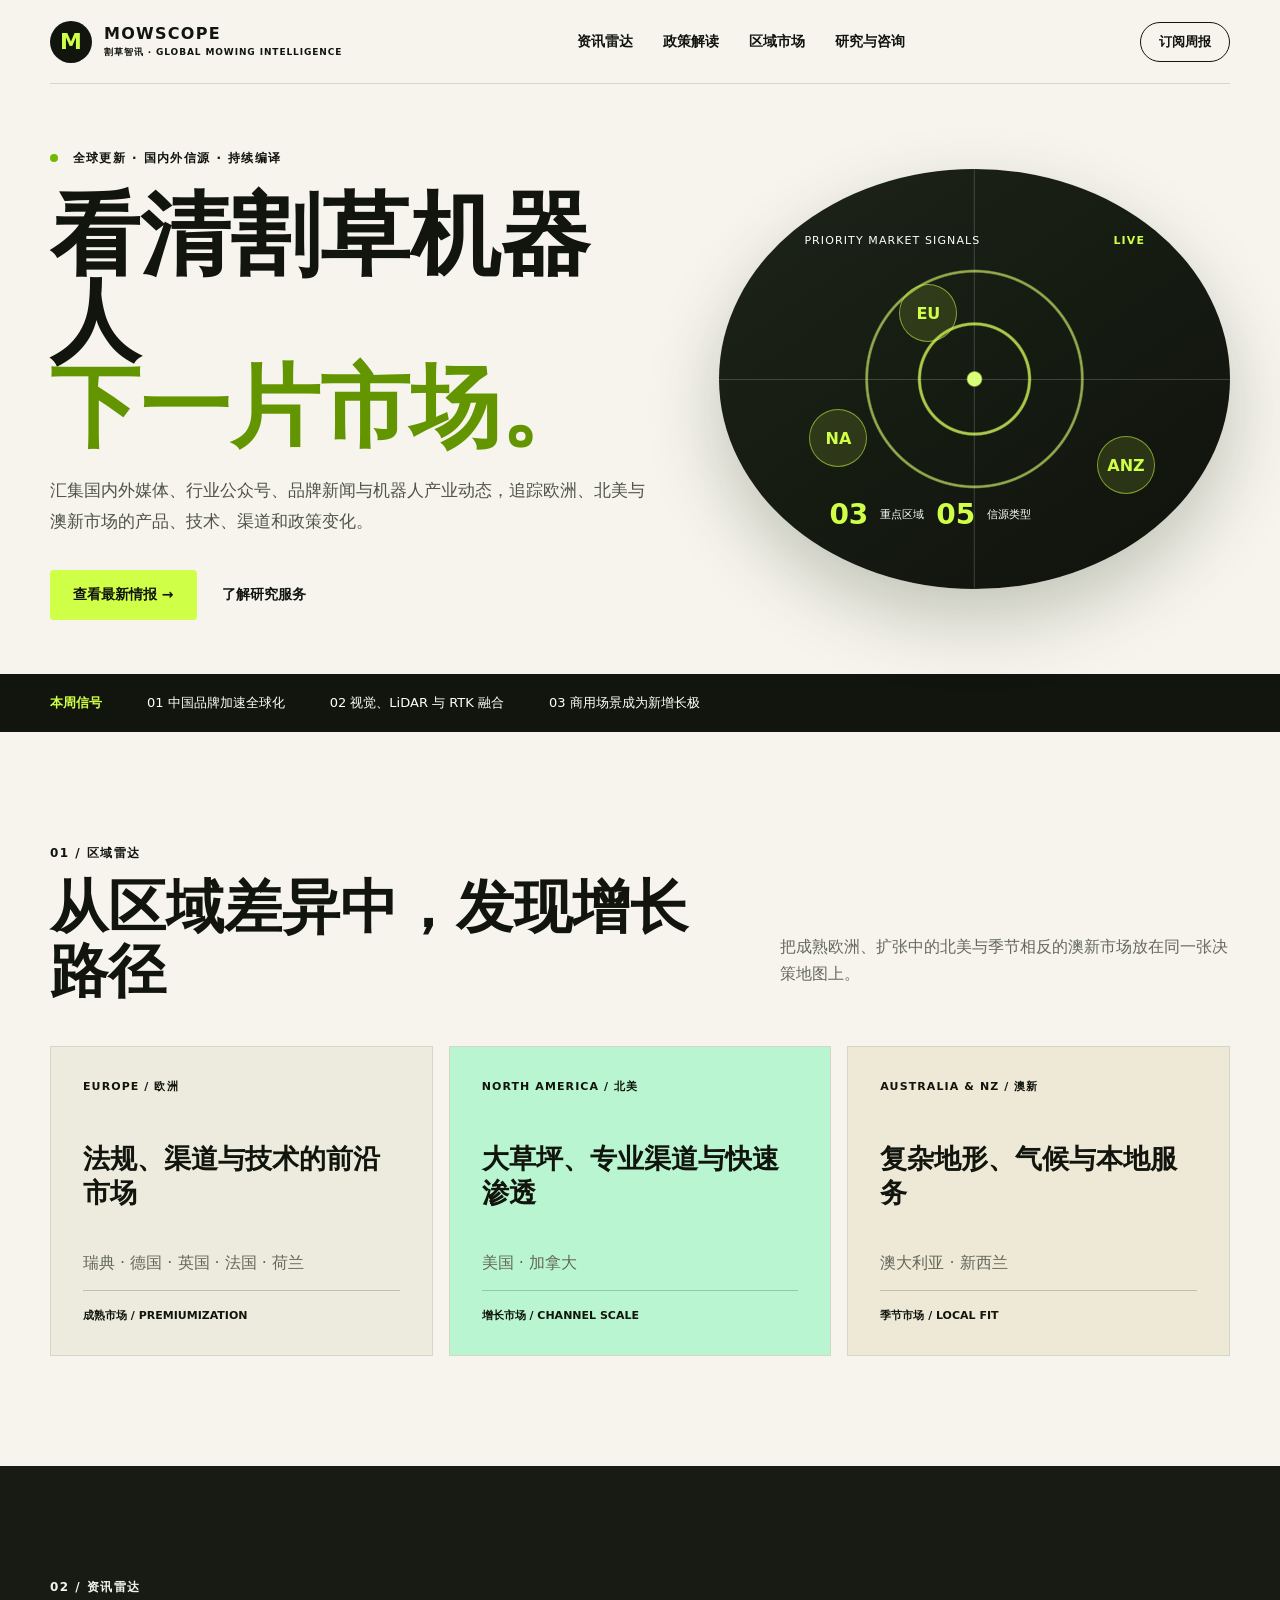
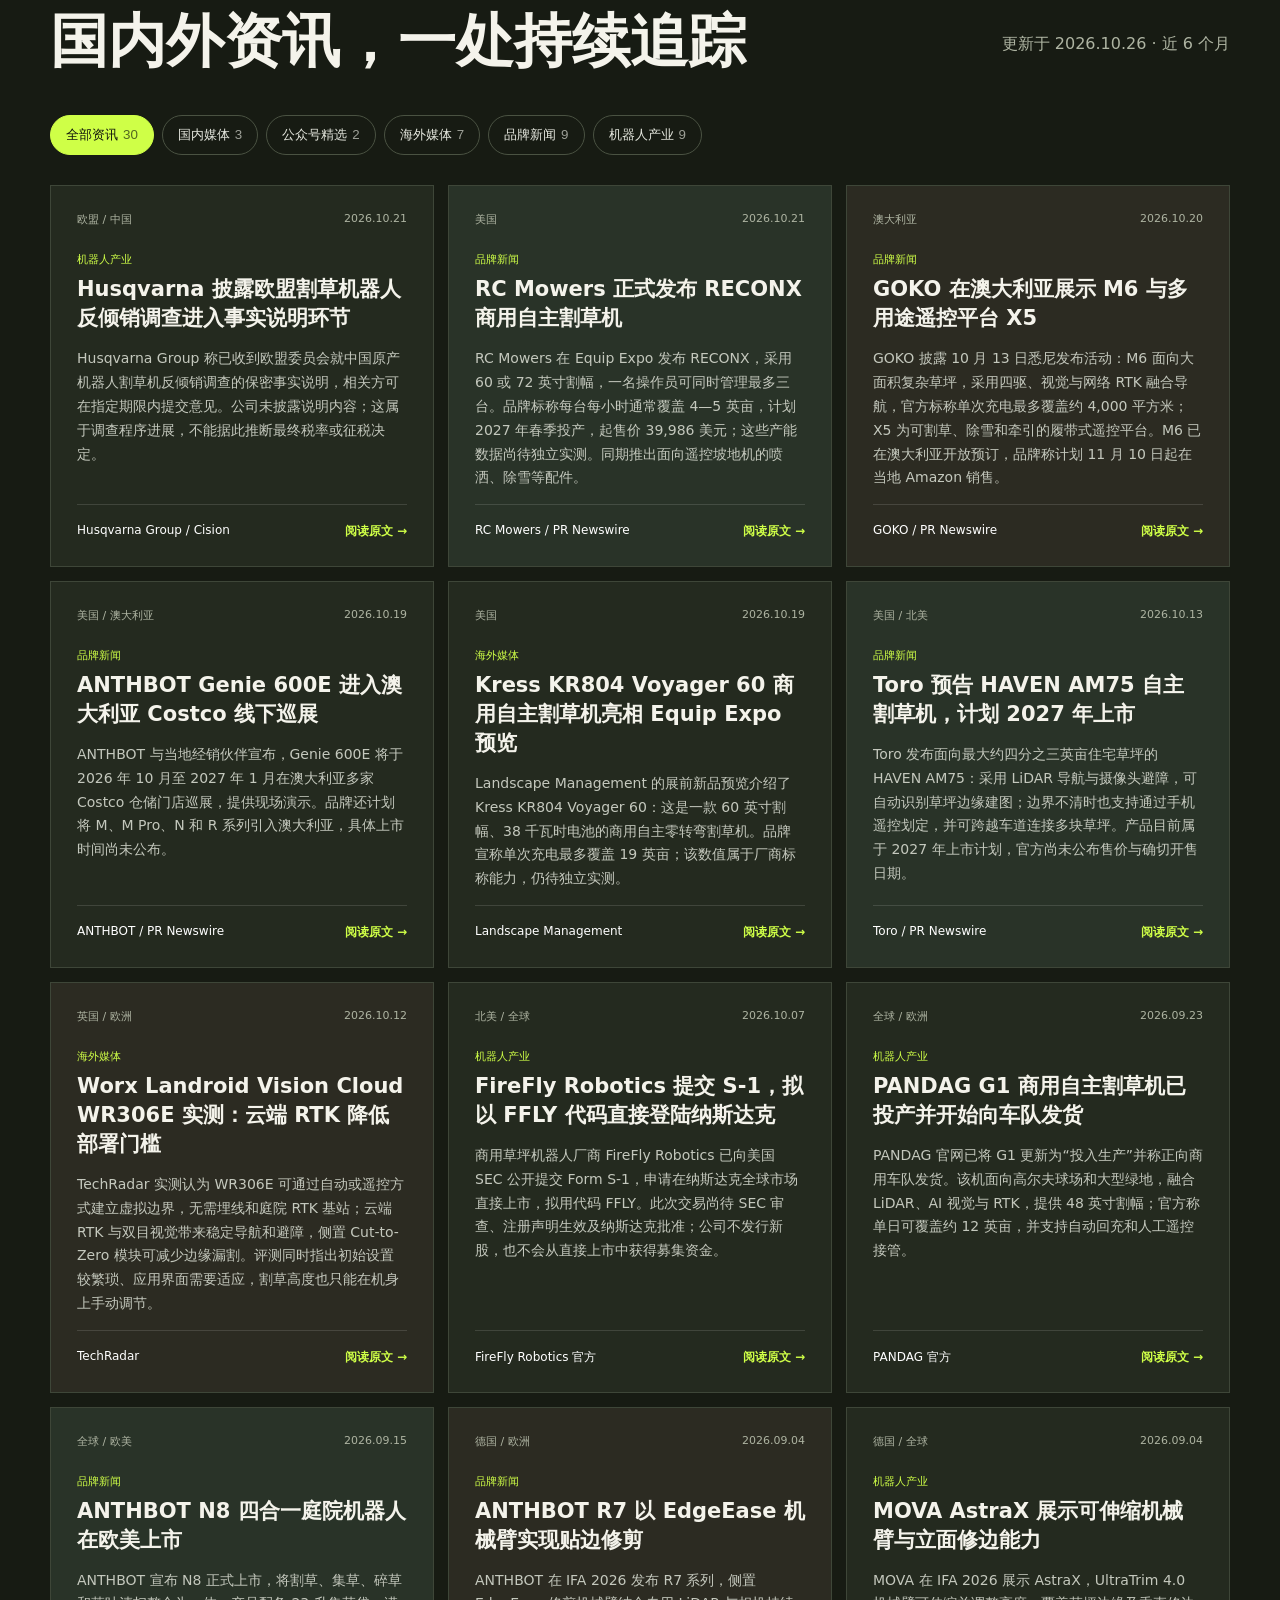
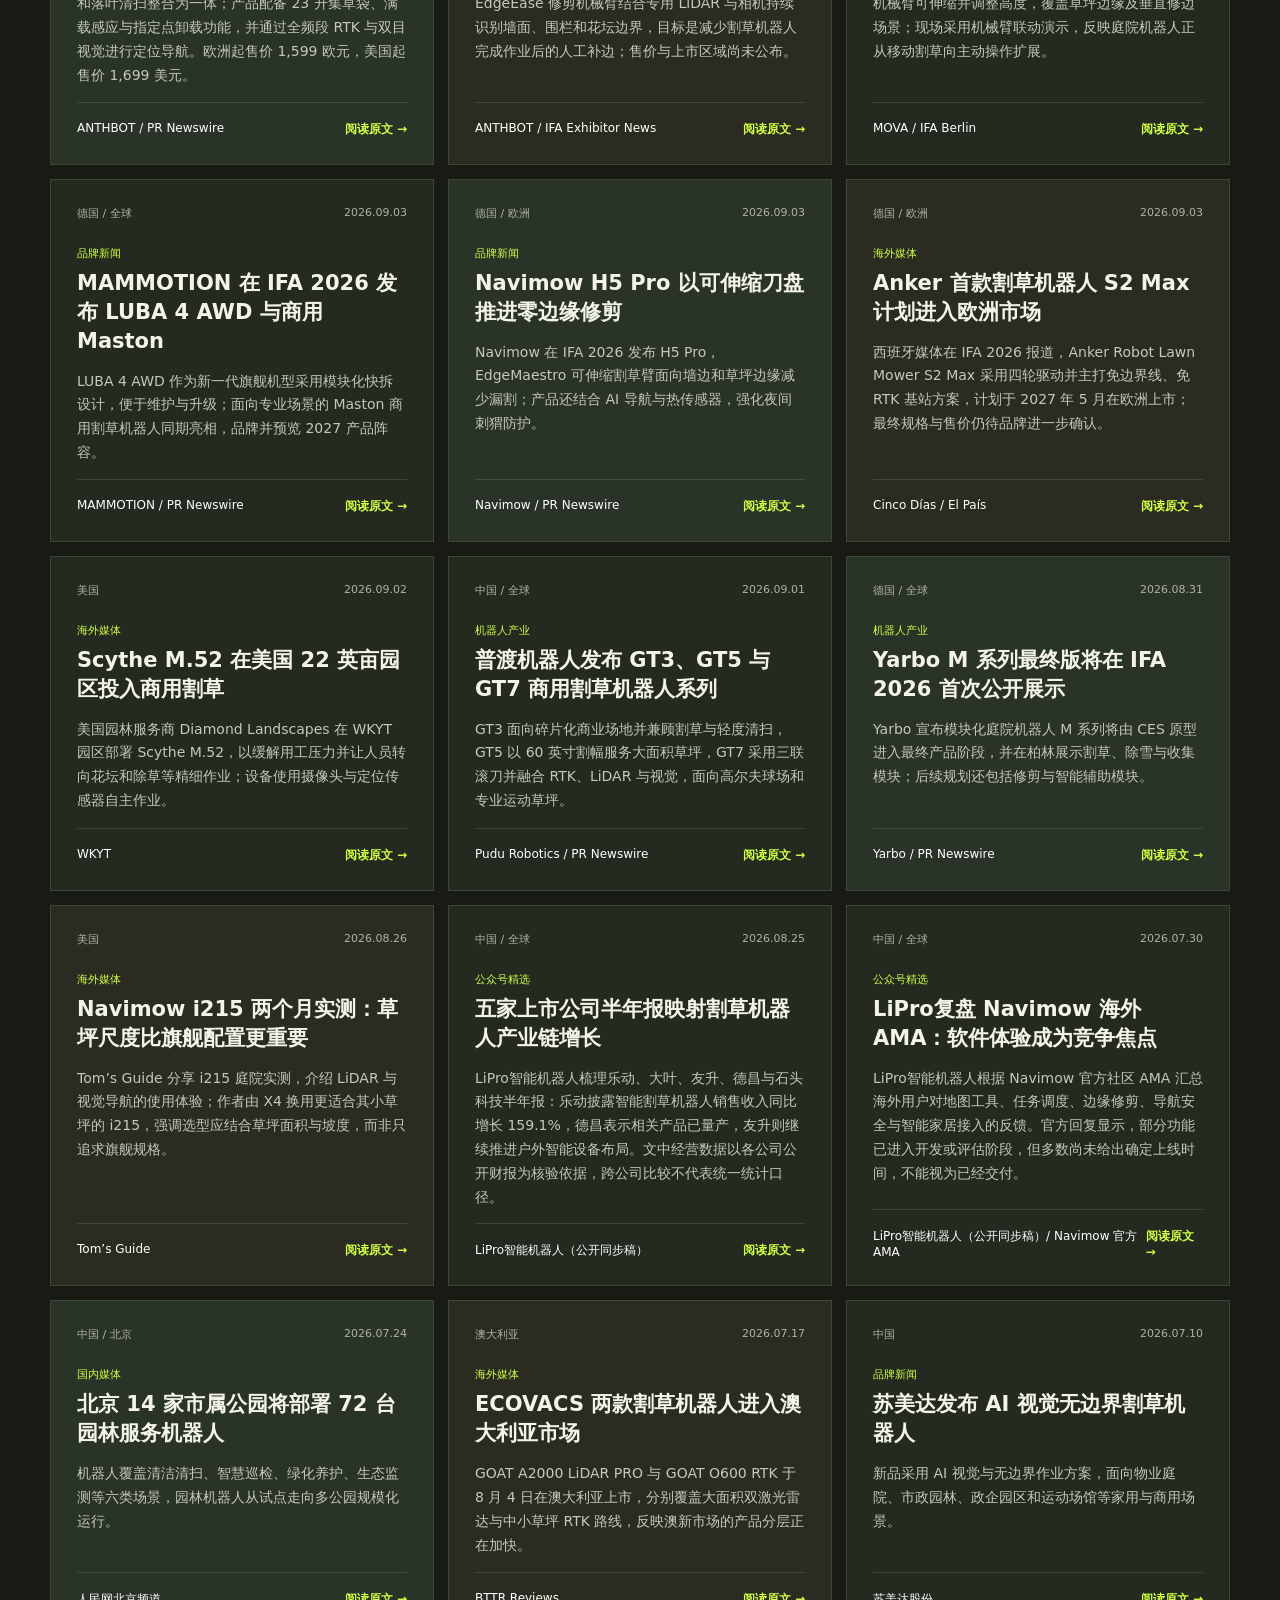
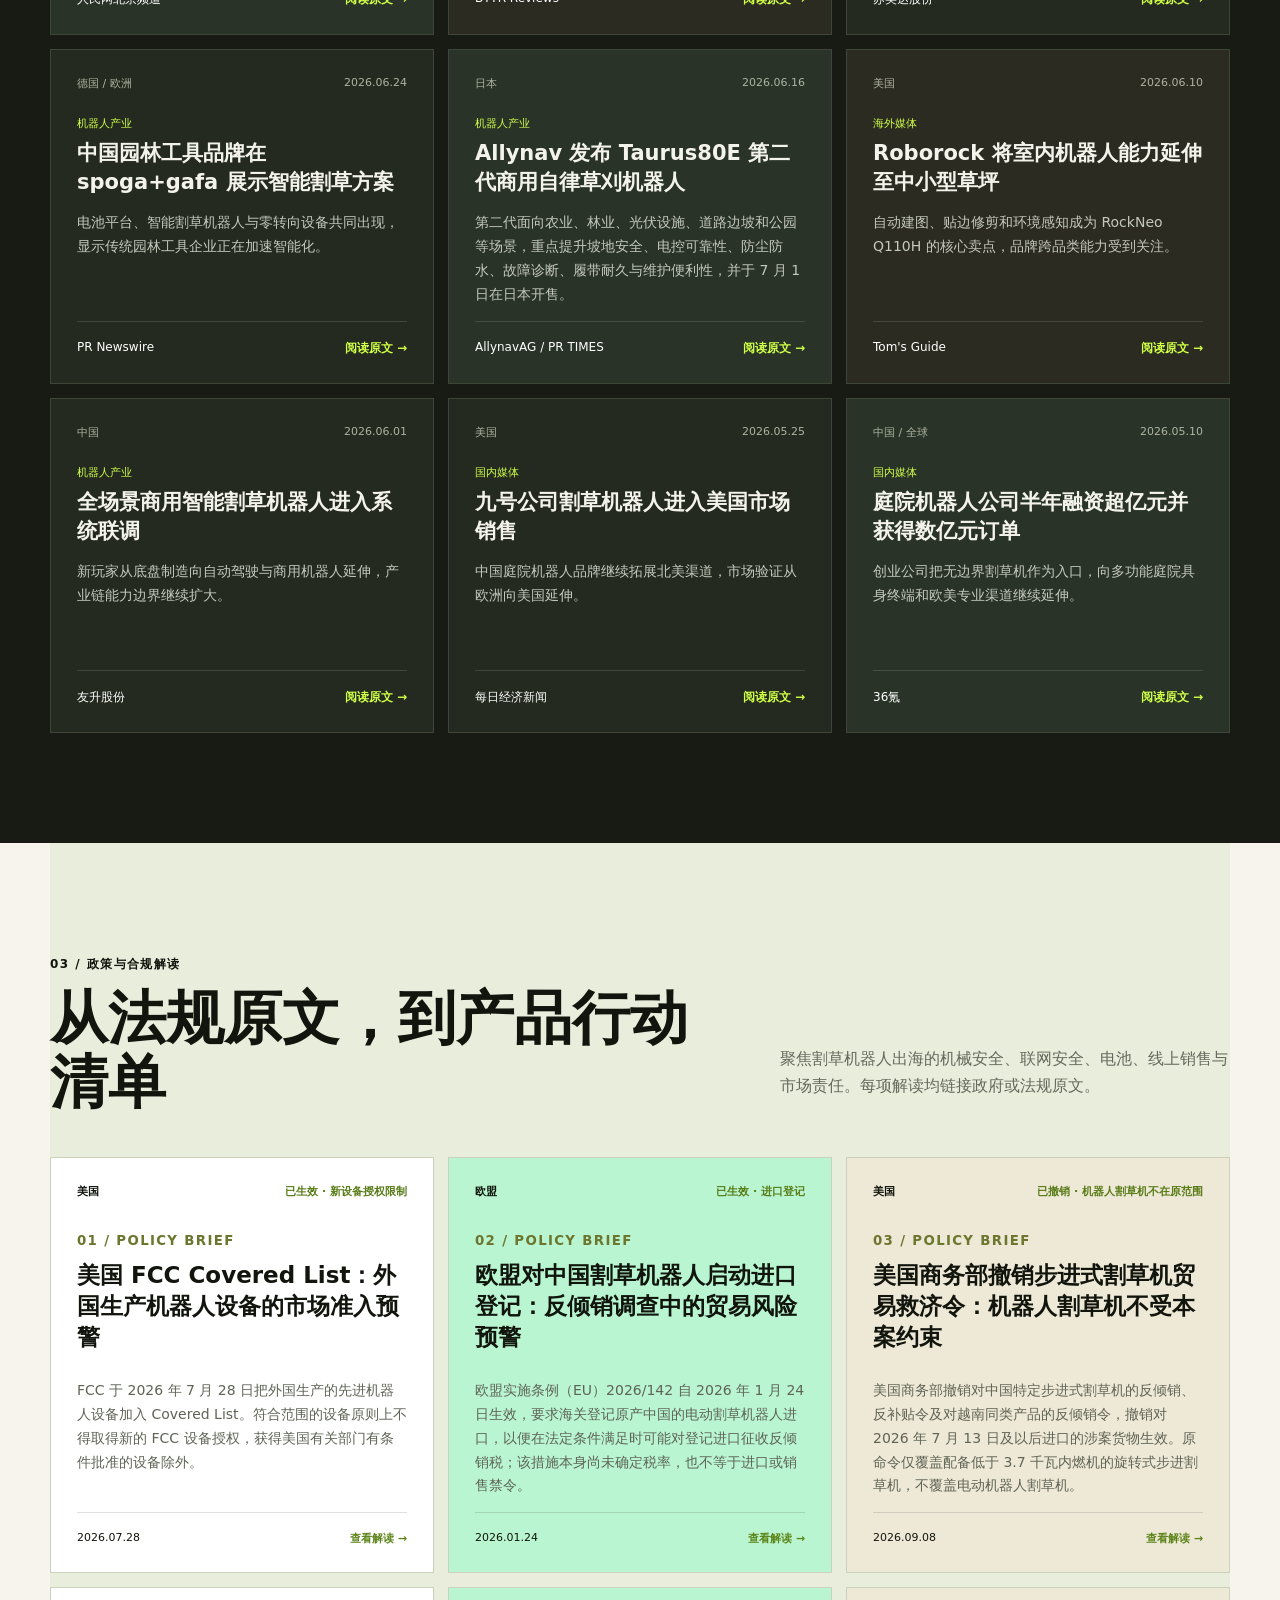
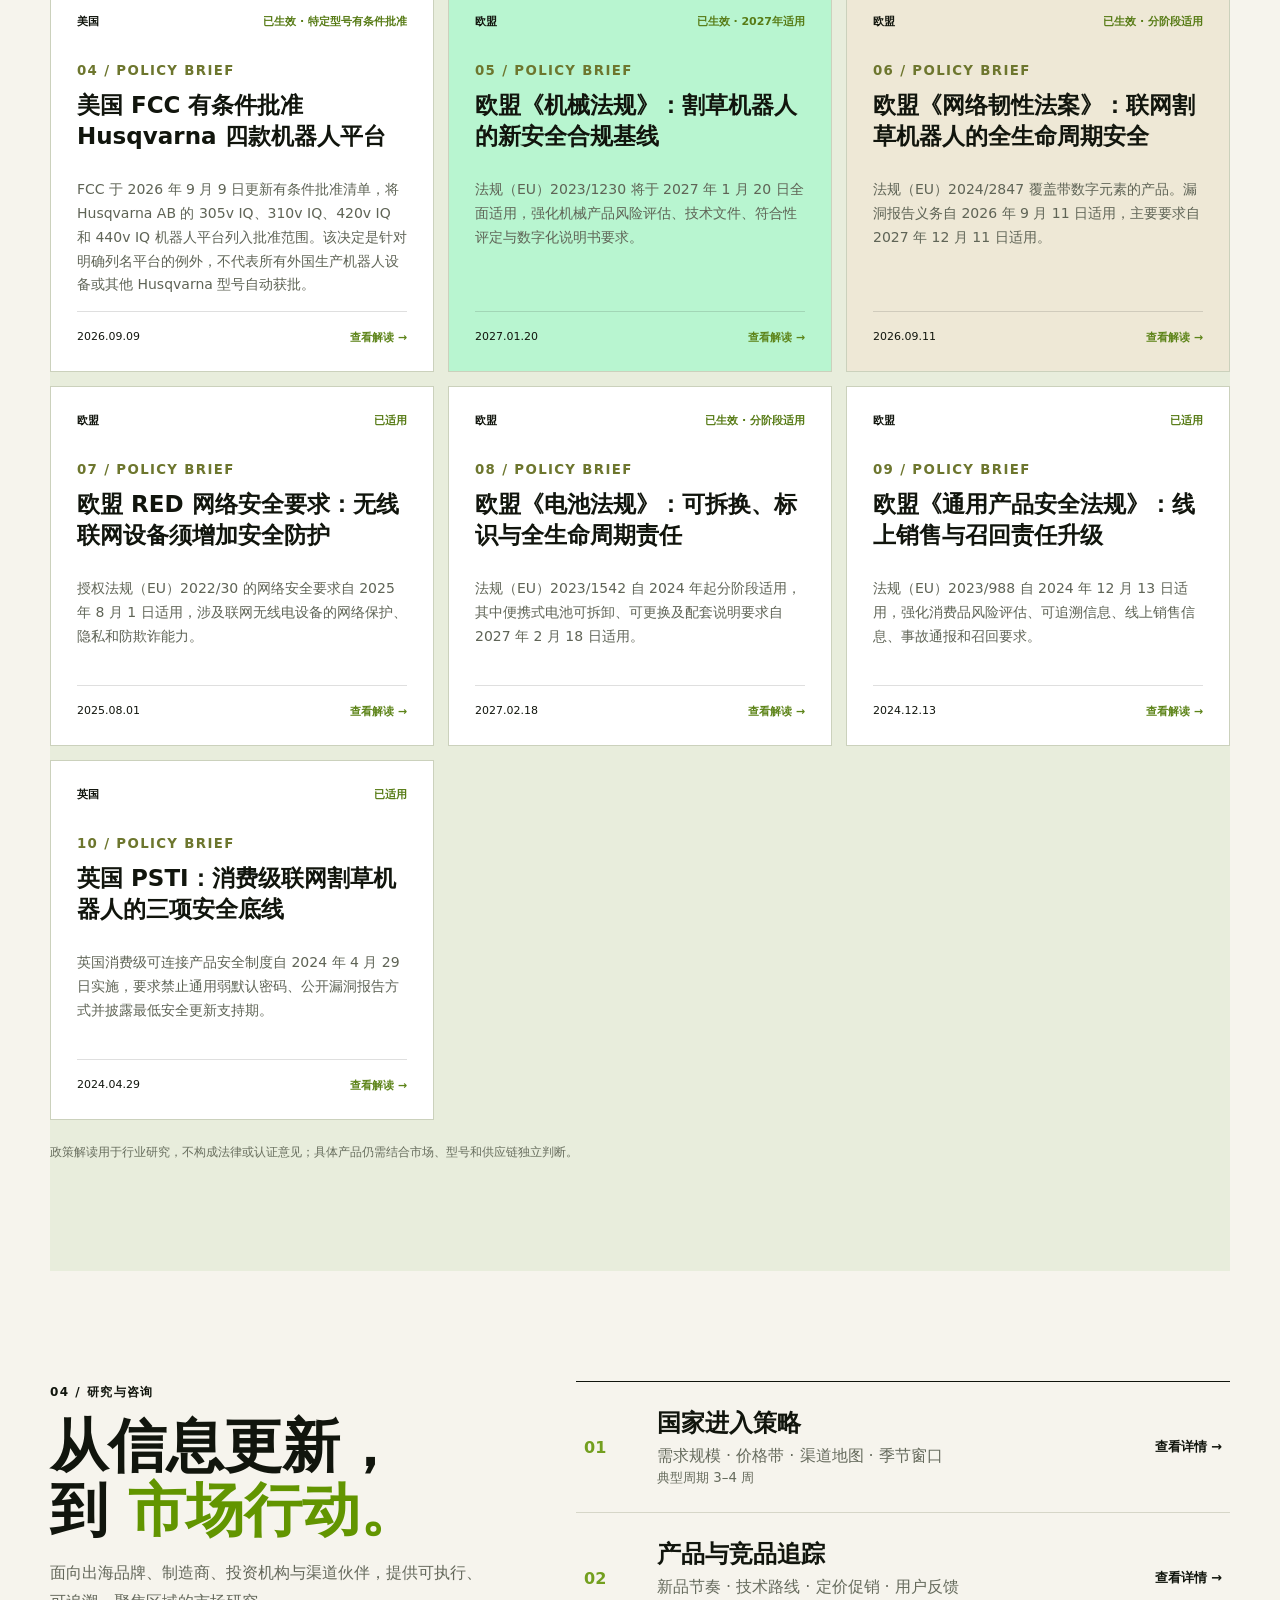
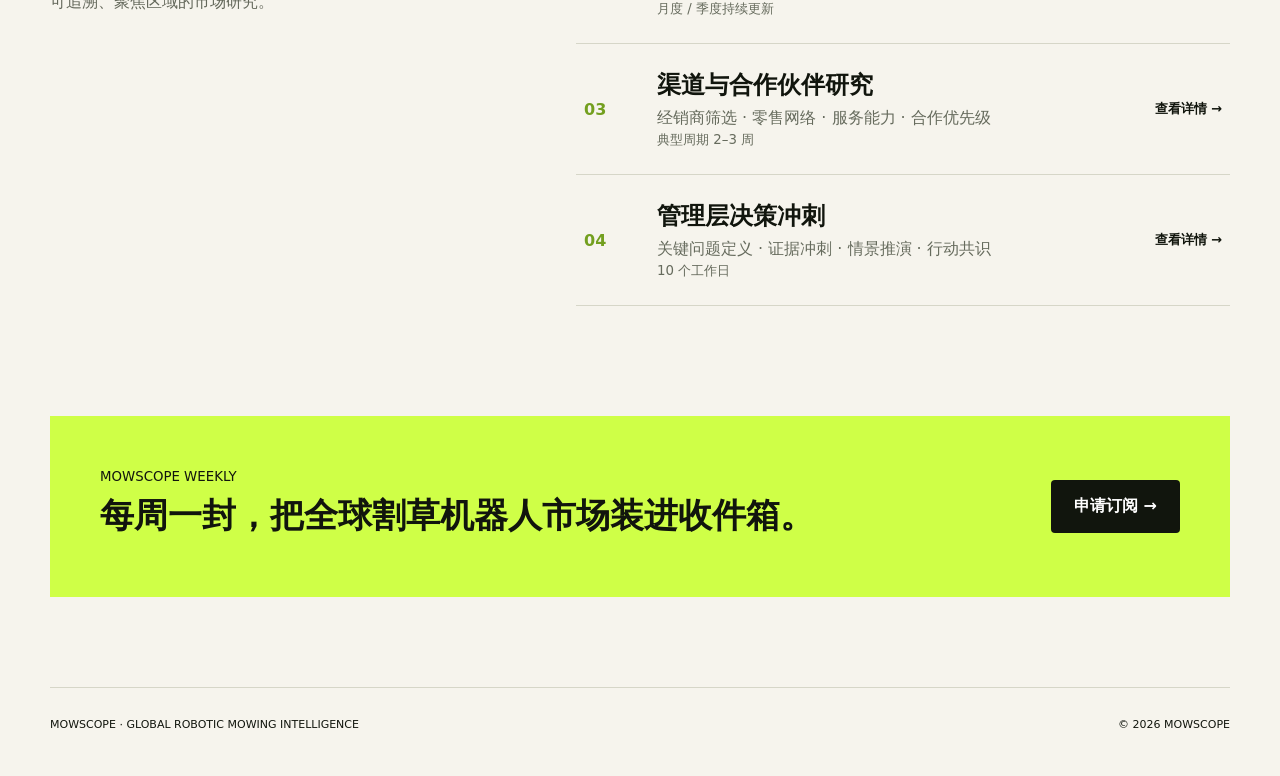
==== commit b4226163: "Replace RC Mowers preview with RECONX launch" ====
--- a/index.html
+++ b/index.html
@@ -38,7 +38,7 @@
     </section>
     <section class="section intelligence" id="intelligence">
       <div class="wrap">
-        <div class="heading"><div><small>02 / 资讯雷达</small><h2>国内外资讯，一处持续追踪</h2></div><p class="updated">更新于 2026.10.25 · 近 6 个月</p></div>
+        <div class="heading"><div><small>02 / 资讯雷达</small><h2>国内外资讯，一处持续追踪</h2></div><p class="updated">更新于 2026.10.26 · 近 6 个月</p></div>
         <div id="filters" class="filters" aria-label="资讯类型"></div>
         <div id="stories" class="story-grid"></div>
       </div>
@@ -55,6 +55,6 @@
     <section class="newsletter wrap"><div><small>MOWSCOPE WEEKLY</small><h2>每周一封，把全球割草机器人市场装进收件箱。</h2></div><a class="primary" href="mailto:zzixuannnn@gmail.com?subject=MOWSCOPE%20周报订阅">申请订阅 →</a></section>
   </main>
   <footer class="wrap"><span>MOWSCOPE · GLOBAL ROBOTIC MOWING INTELLIGENCE</span><span>© 2026 MOWSCOPE</span></footer>
-  <script src="data.js?v=20261025"></script><script src="daily-data.js?v=20261025"></script><script src="policy-data.js?v=20261025"></script><script src="policy-update.js?v=20261025"></script><script src="app.js?v=20261025"></script>
+  <script src="data.js?v=20261026"></script><script src="daily-data.js?v=20261026"></script><script src="policy-data.js?v=20261026"></script><script src="policy-update.js?v=20261026"></script><script src="app.js?v=20261026"></script>
 </body></html>
 <!-- Published with GitHub Pages -->
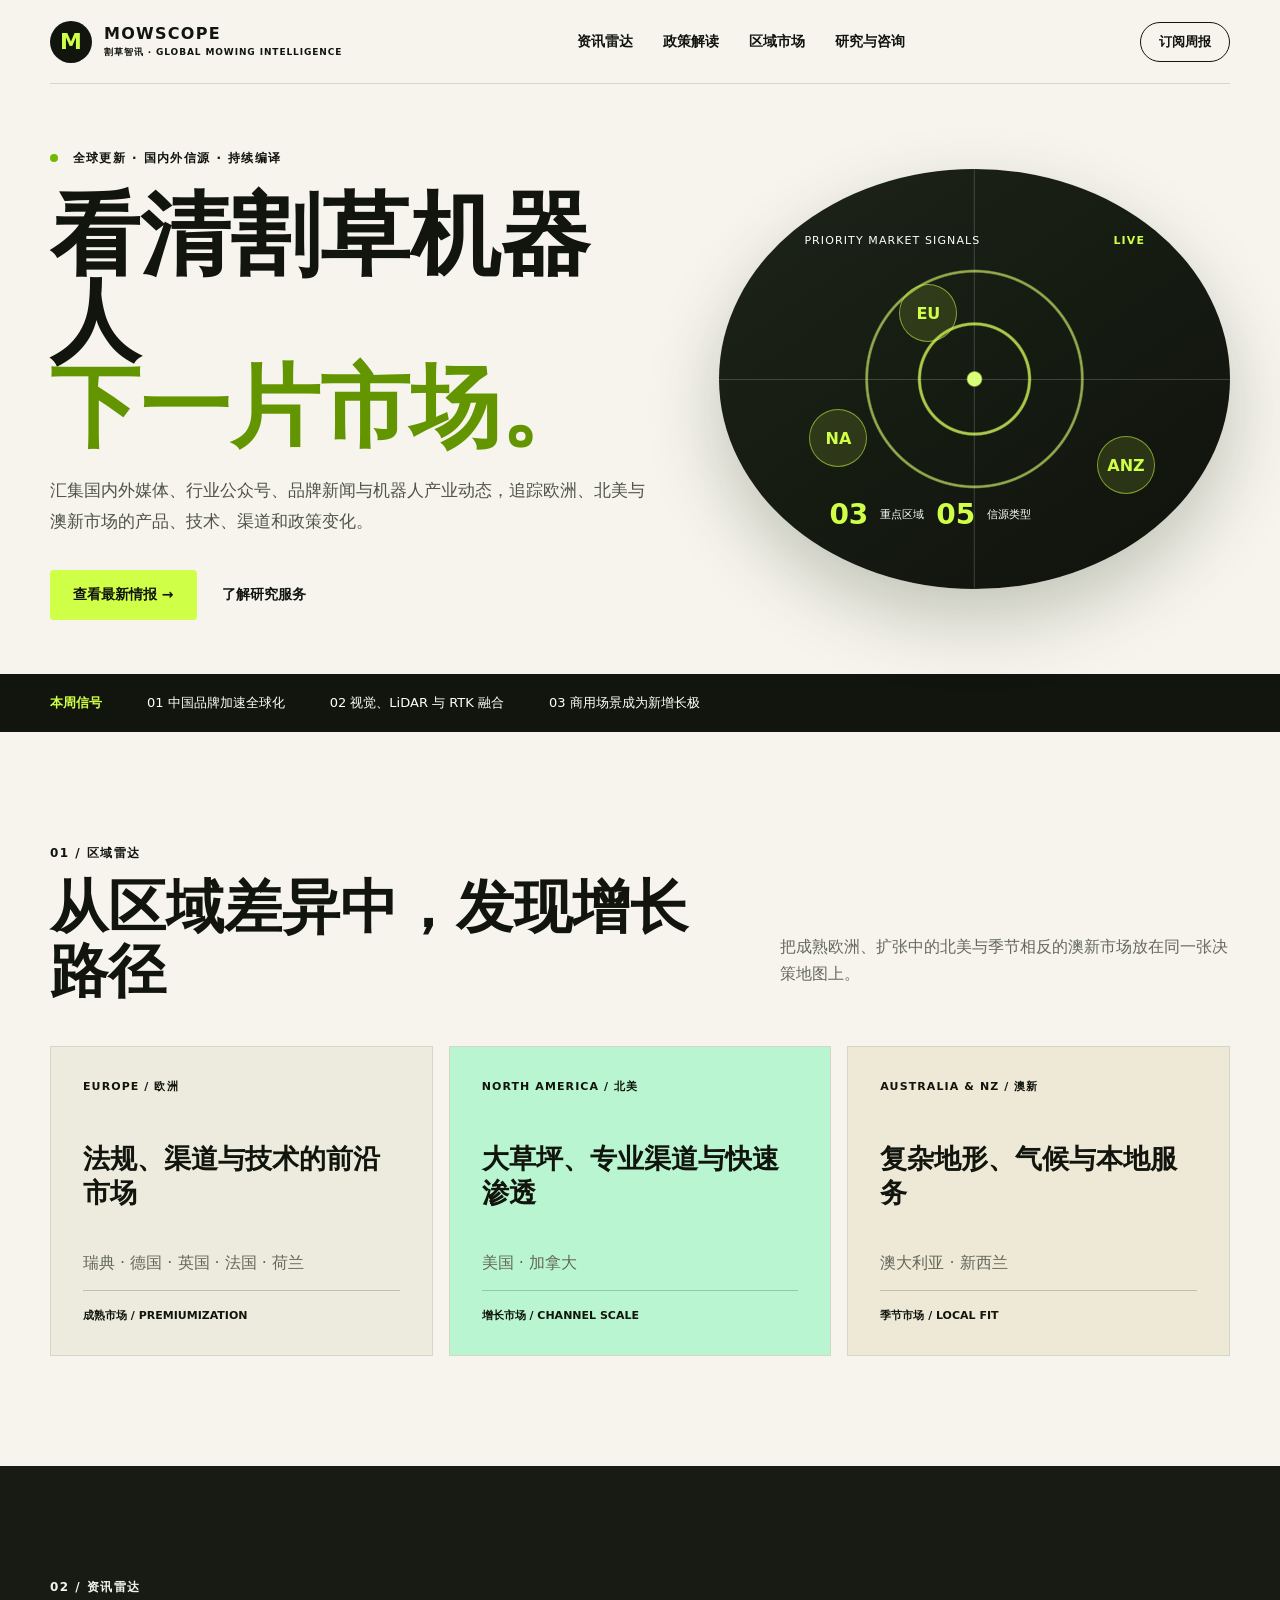
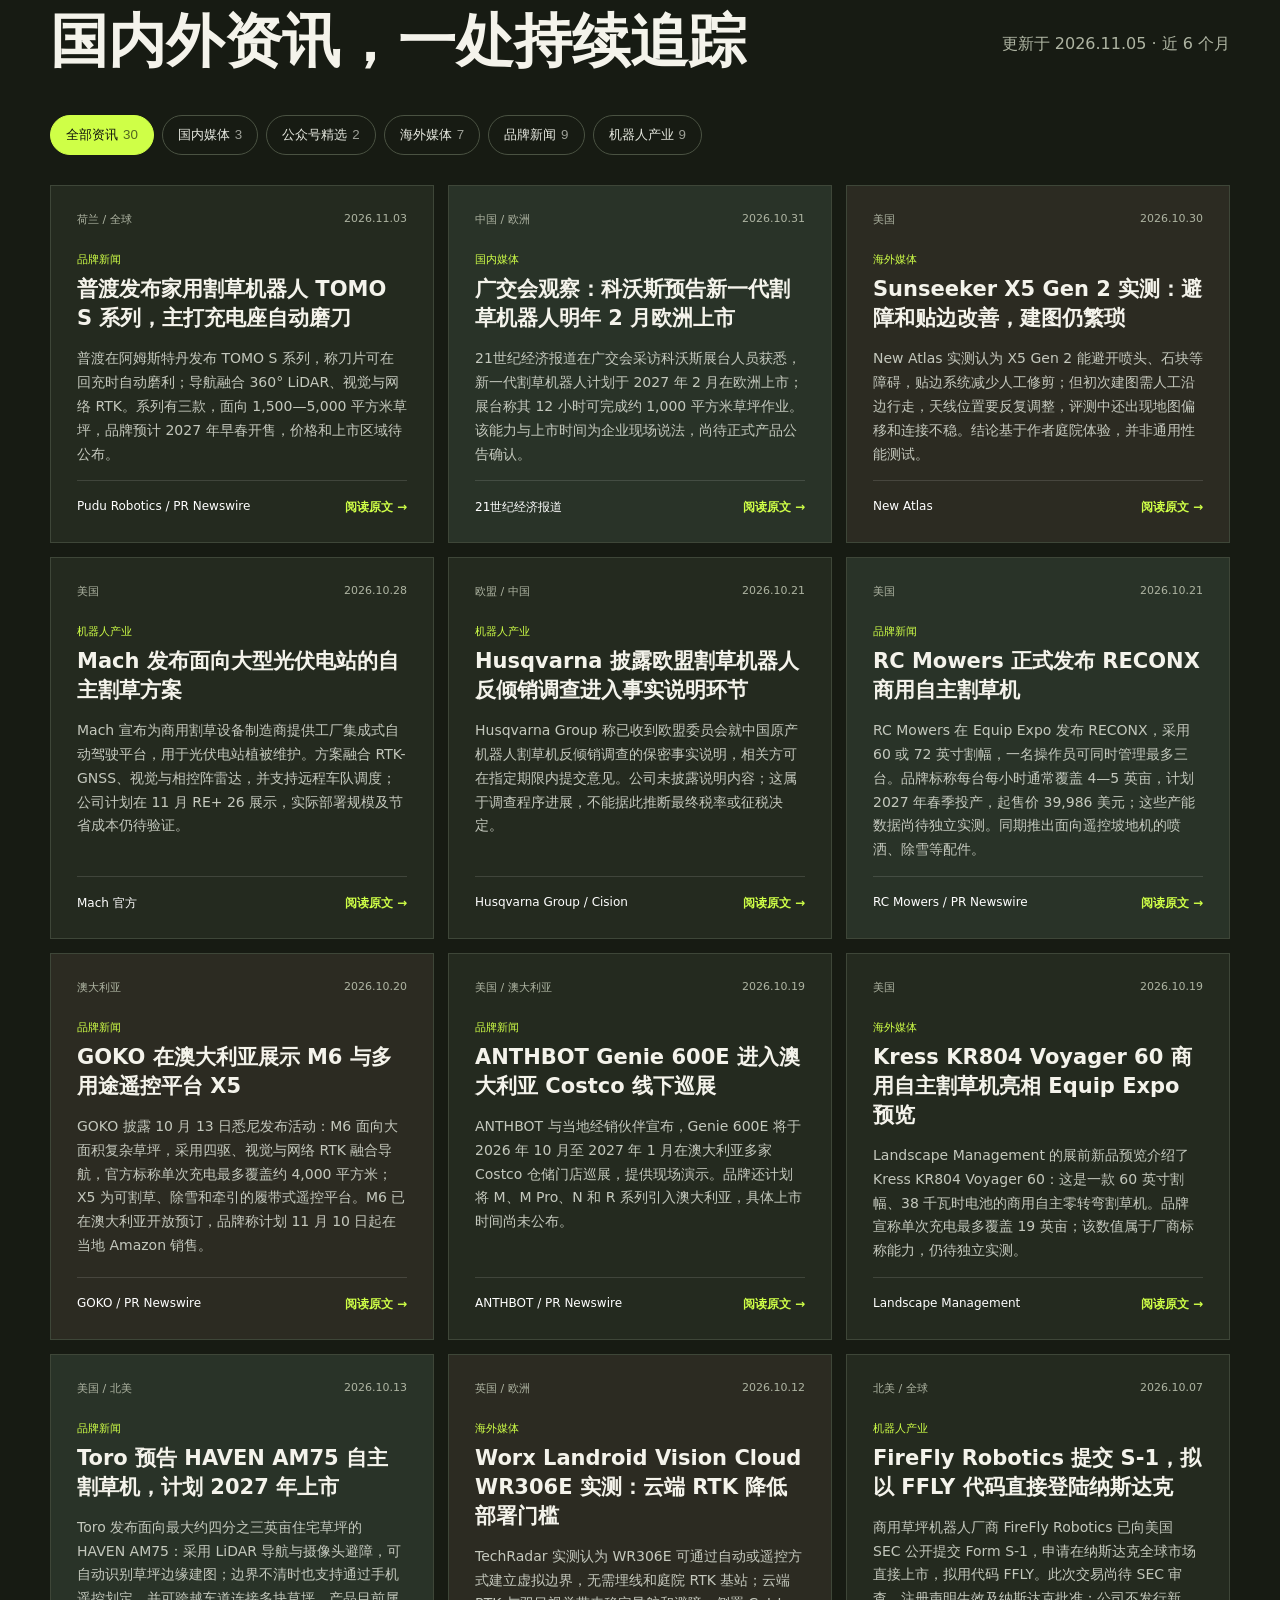
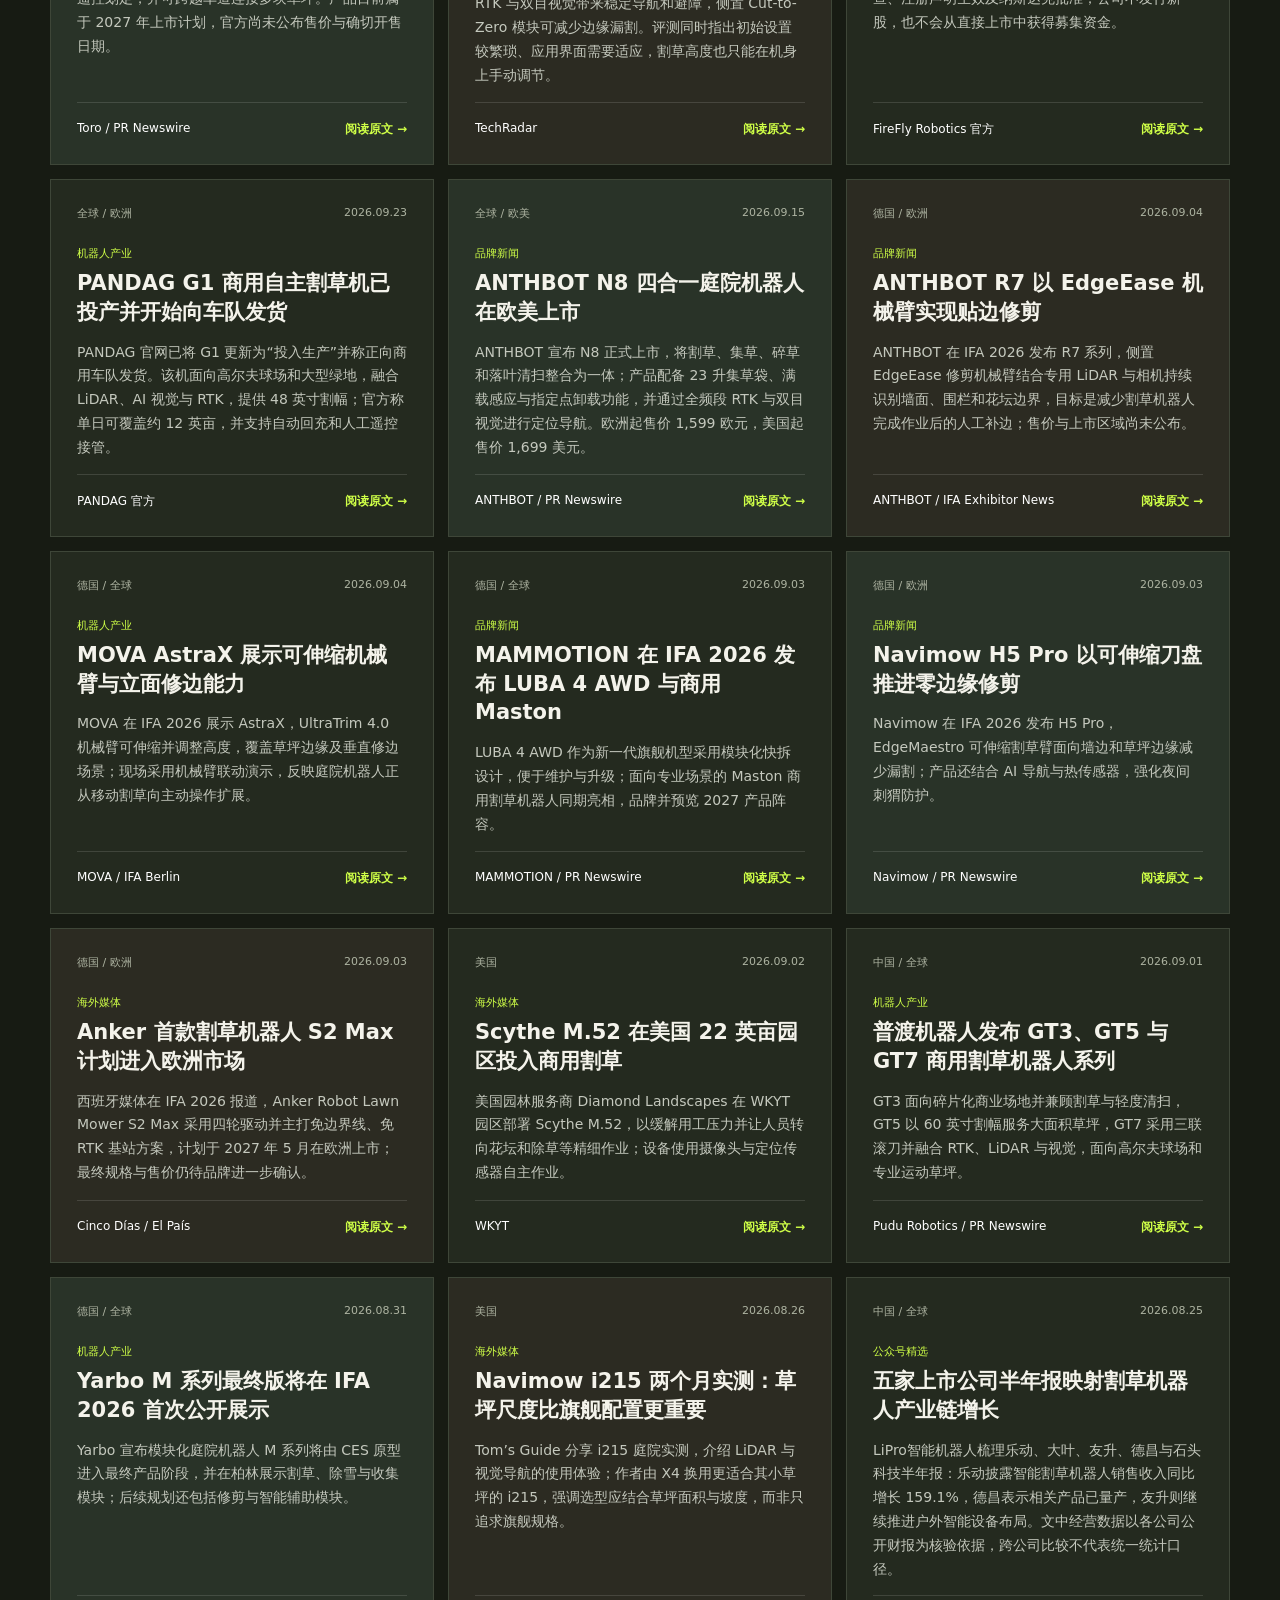
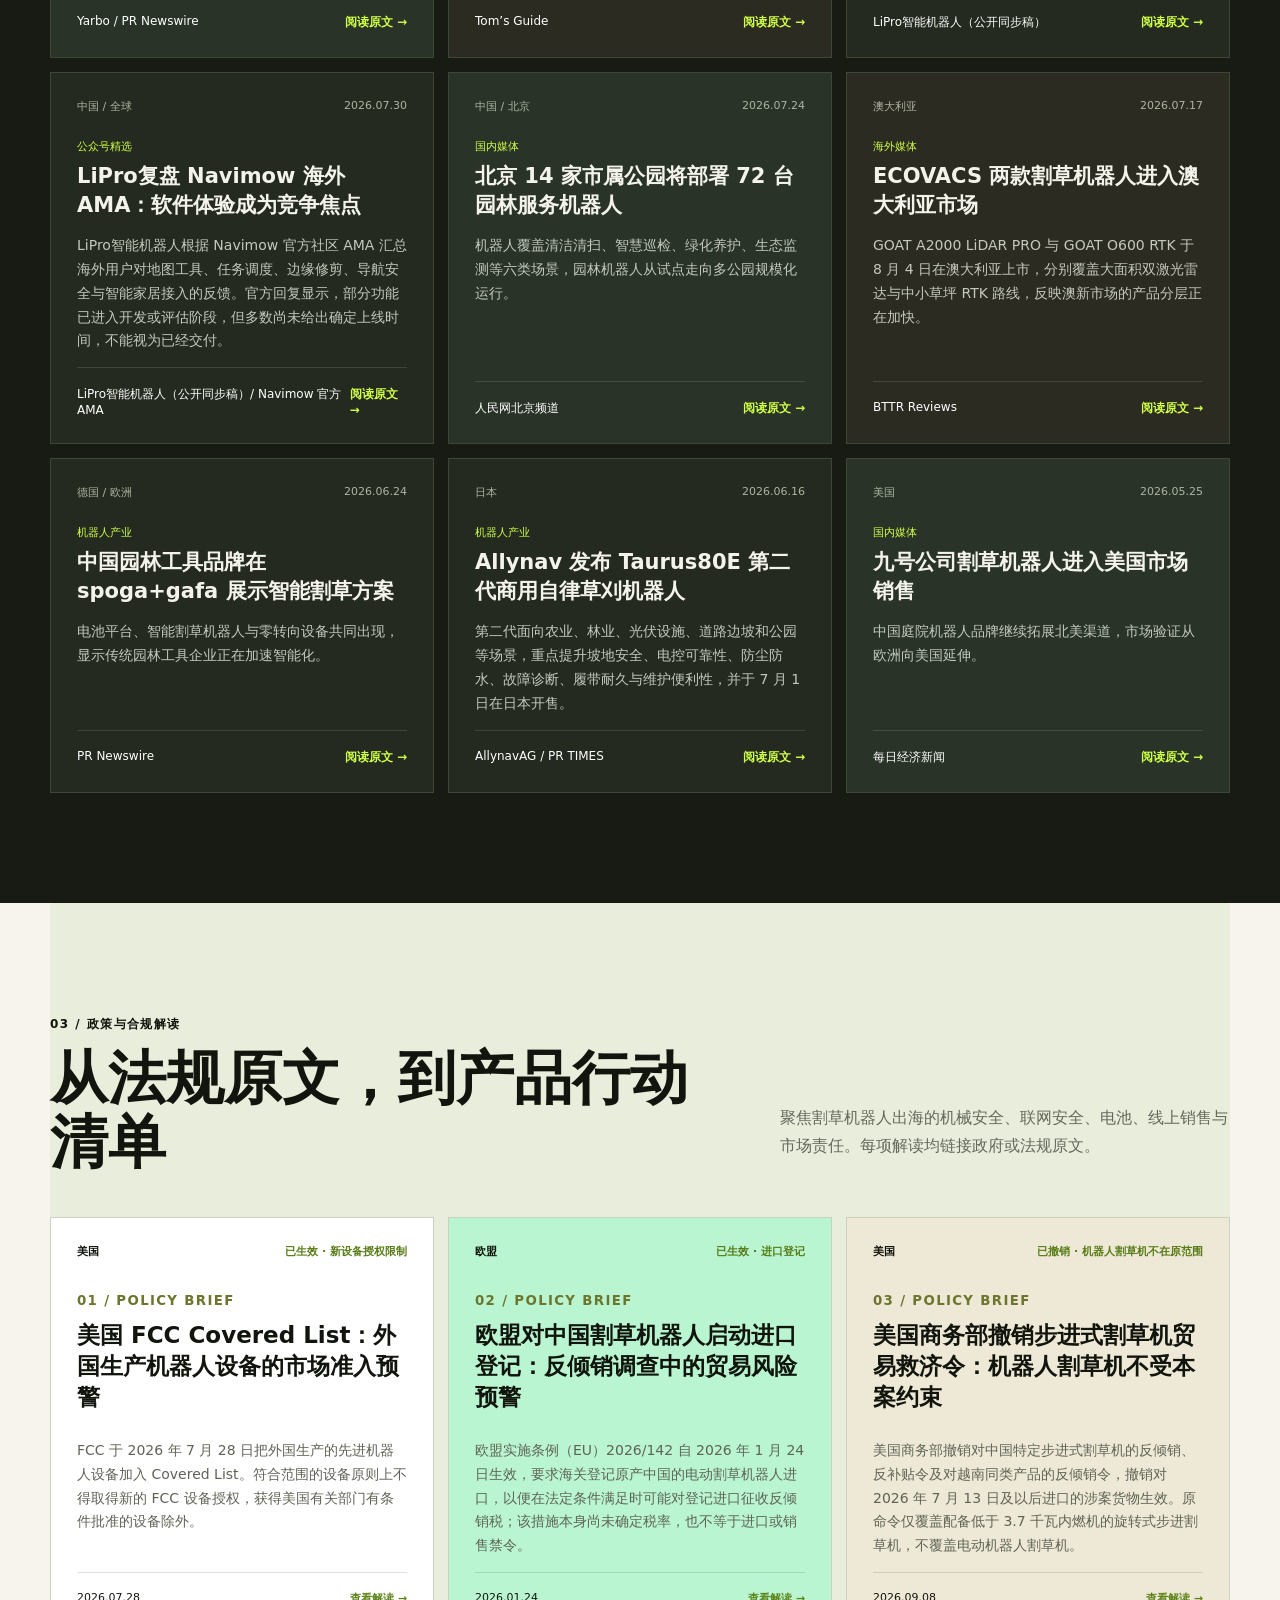
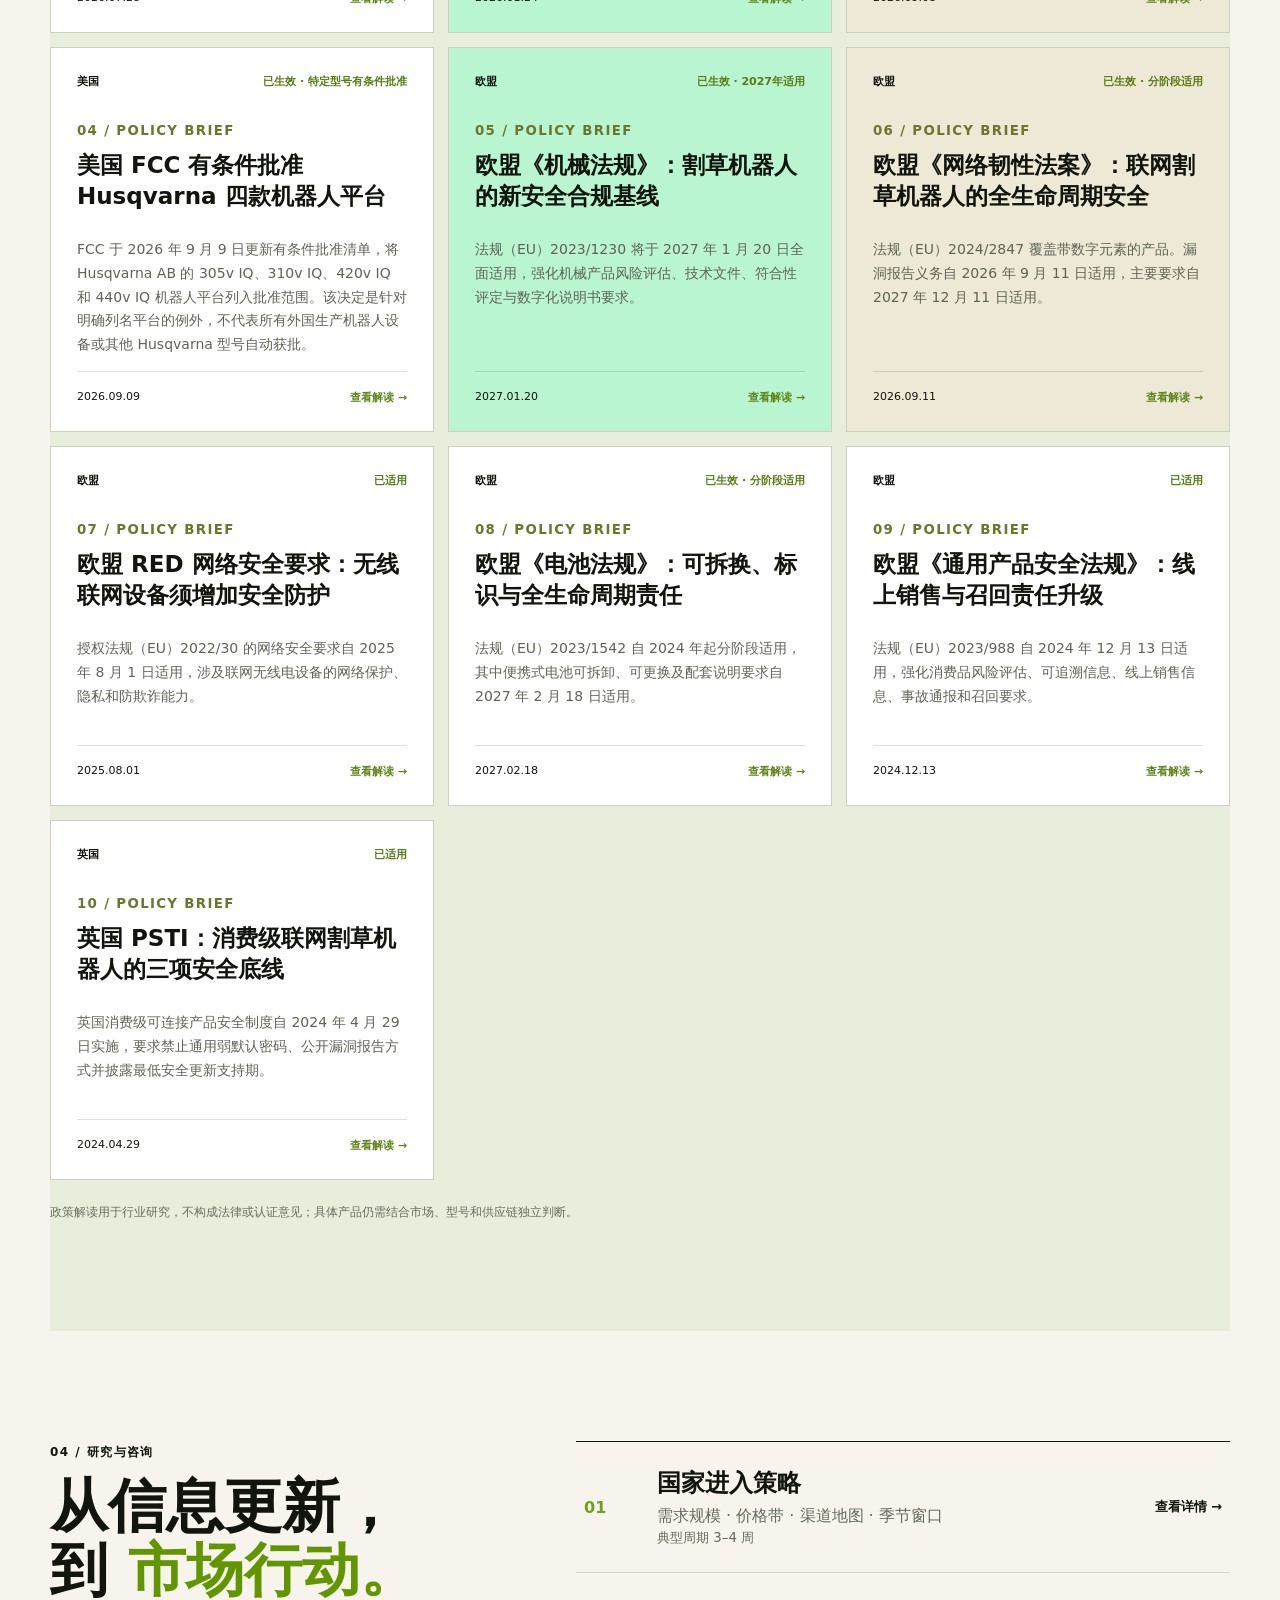
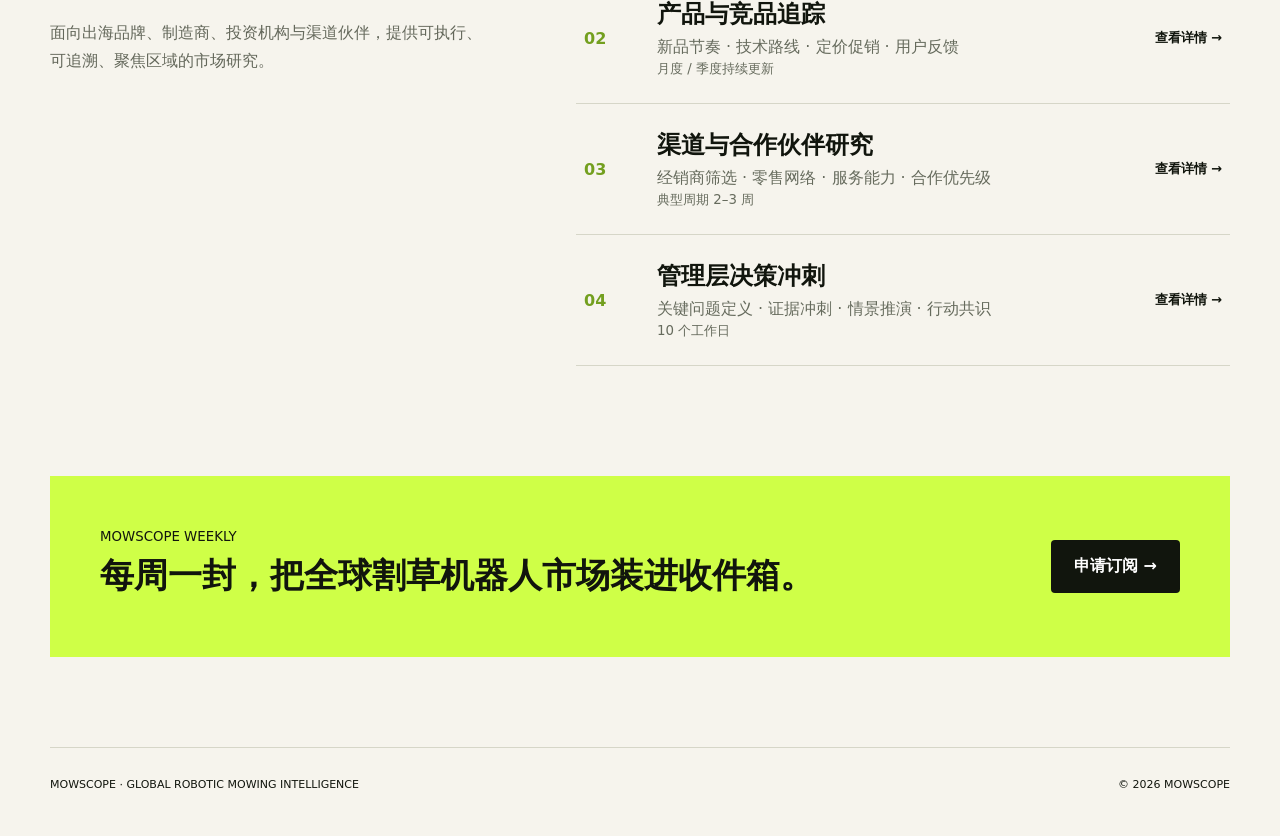
==== commit 5cd10ab2: "Refresh robotic mower news through November 5" ====
--- a/index.html
+++ b/index.html
@@ -38,7 +38,7 @@
     </section>
     <section class="section intelligence" id="intelligence">
       <div class="wrap">
-        <div class="heading"><div><small>02 / 资讯雷达</small><h2>国内外资讯，一处持续追踪</h2></div><p class="updated">更新于 2026.10.26 · 近 6 个月</p></div>
+        <div class="heading"><div><small>02 / 资讯雷达</small><h2>国内外资讯，一处持续追踪</h2></div><p class="updated">更新于 2026.11.05 · 近 6 个月</p></div>
         <div id="filters" class="filters" aria-label="资讯类型"></div>
         <div id="stories" class="story-grid"></div>
       </div>
@@ -55,6 +55,6 @@
     <section class="newsletter wrap"><div><small>MOWSCOPE WEEKLY</small><h2>每周一封，把全球割草机器人市场装进收件箱。</h2></div><a class="primary" href="mailto:zzixuannnn@gmail.com?subject=MOWSCOPE%20周报订阅">申请订阅 →</a></section>
   </main>
   <footer class="wrap"><span>MOWSCOPE · GLOBAL ROBOTIC MOWING INTELLIGENCE</span><span>© 2026 MOWSCOPE</span></footer>
-  <script src="data.js?v=20261026"></script><script src="daily-data.js?v=20261026"></script><script src="policy-data.js?v=20261026"></script><script src="policy-update.js?v=20261026"></script><script src="app.js?v=20261026"></script>
+  <script src="data.js?v=20261105"></script><script src="daily-data.js?v=20261105"></script><script src="policy-data.js?v=20261105"></script><script src="policy-update.js?v=20261105"></script><script src="app.js?v=20261105"></script>
 </body></html>
 <!-- Published with GitHub Pages -->
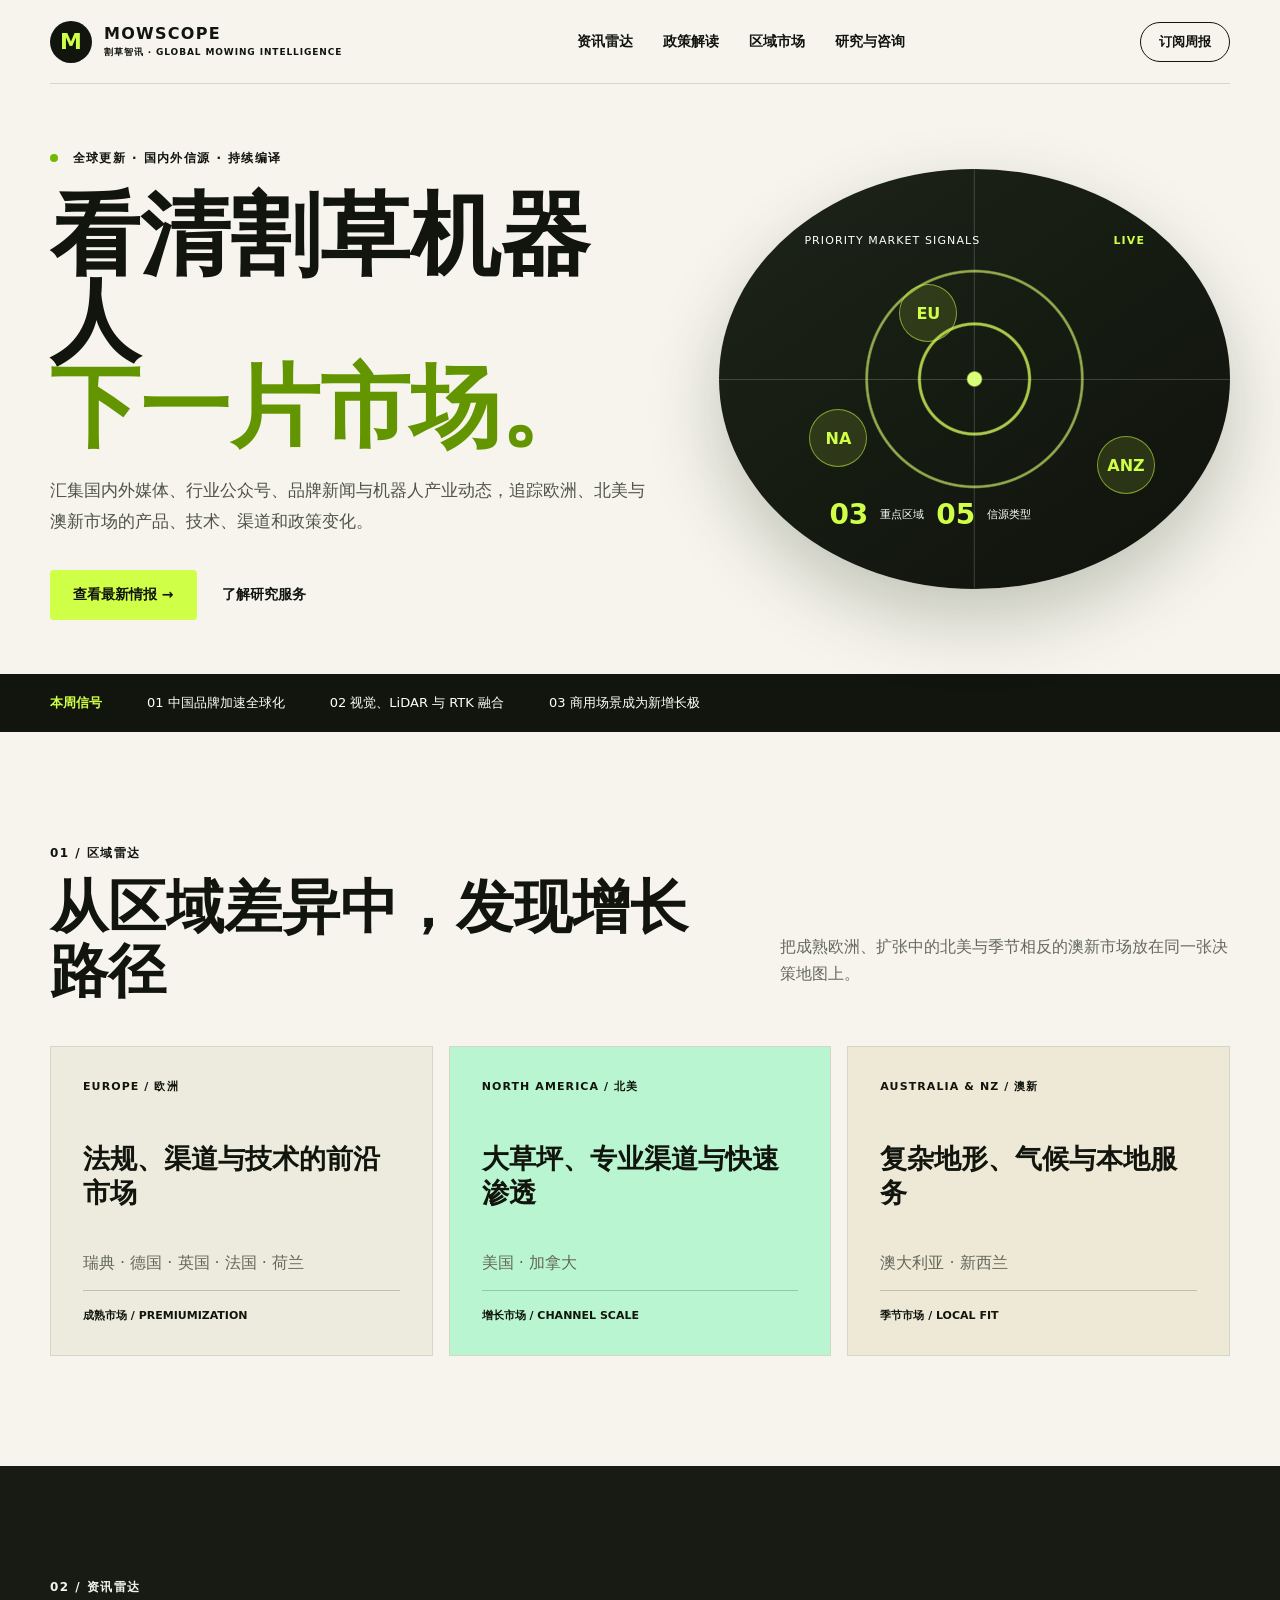
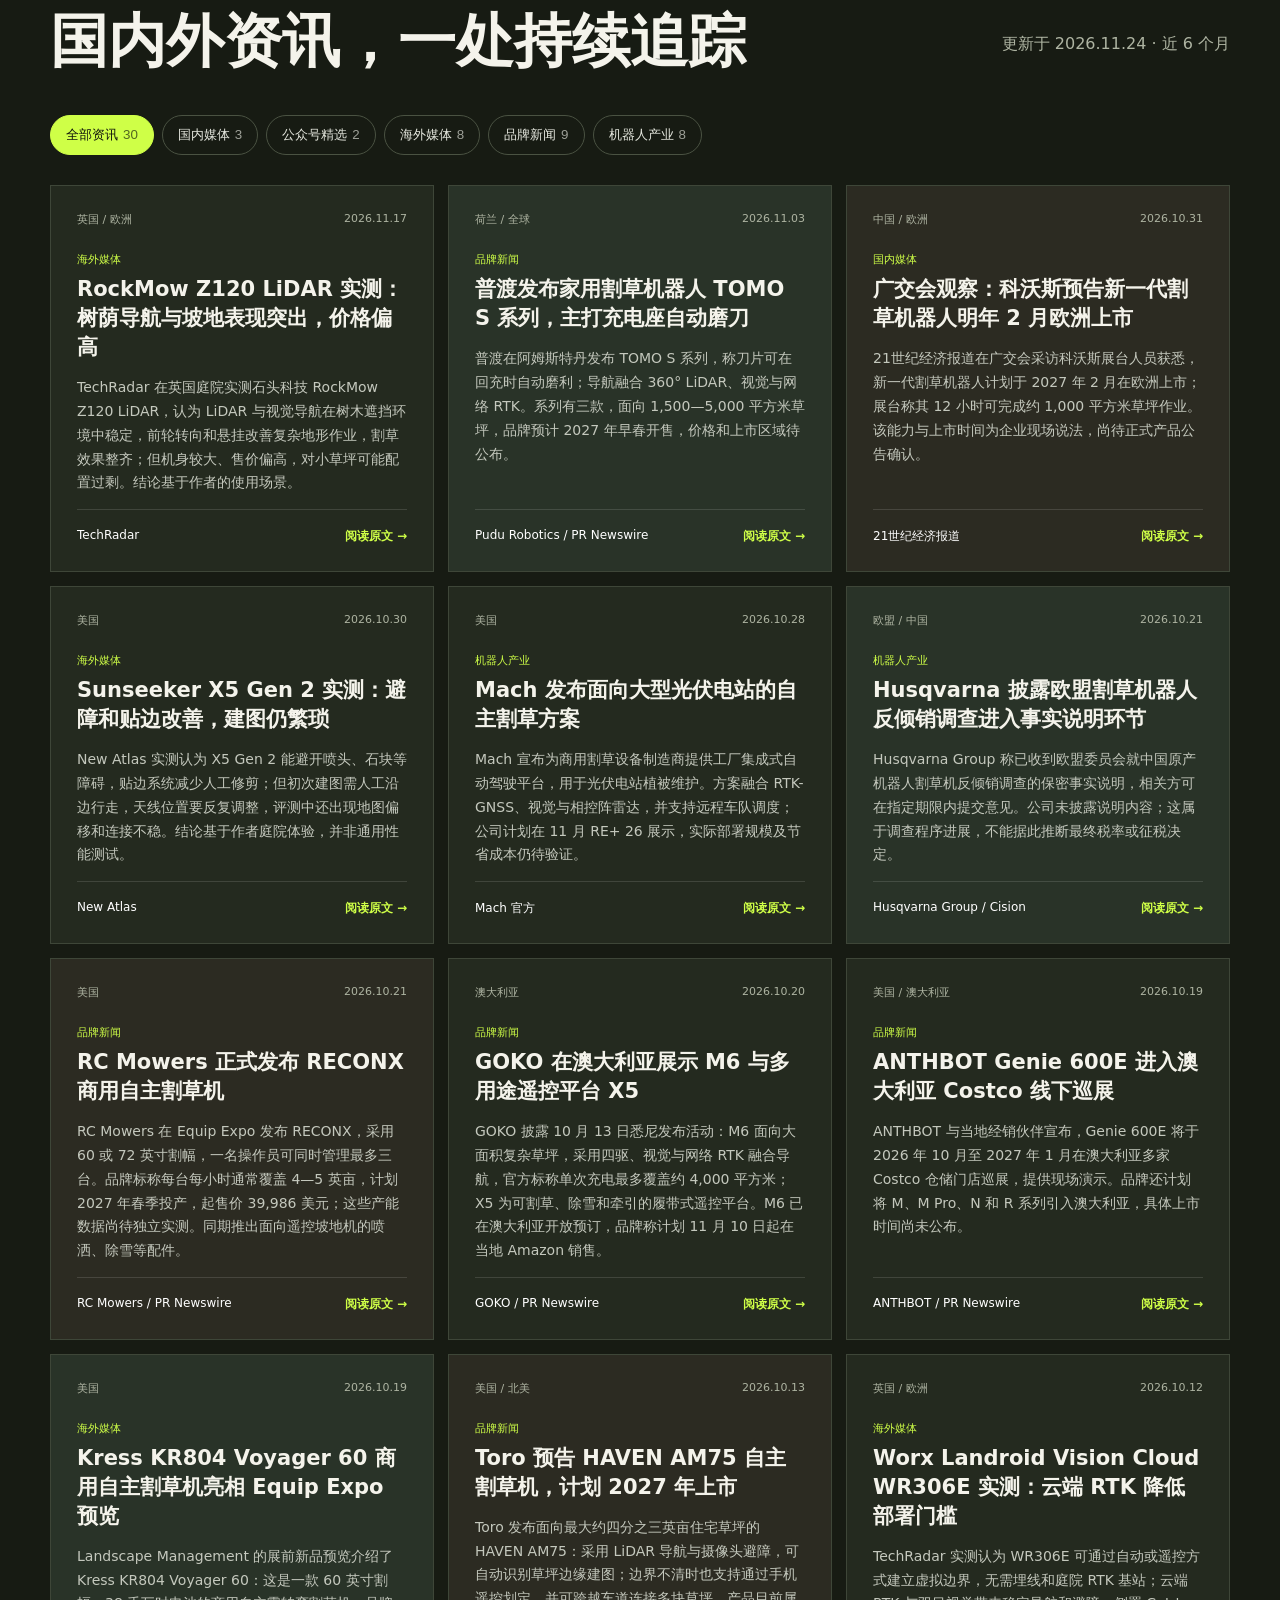
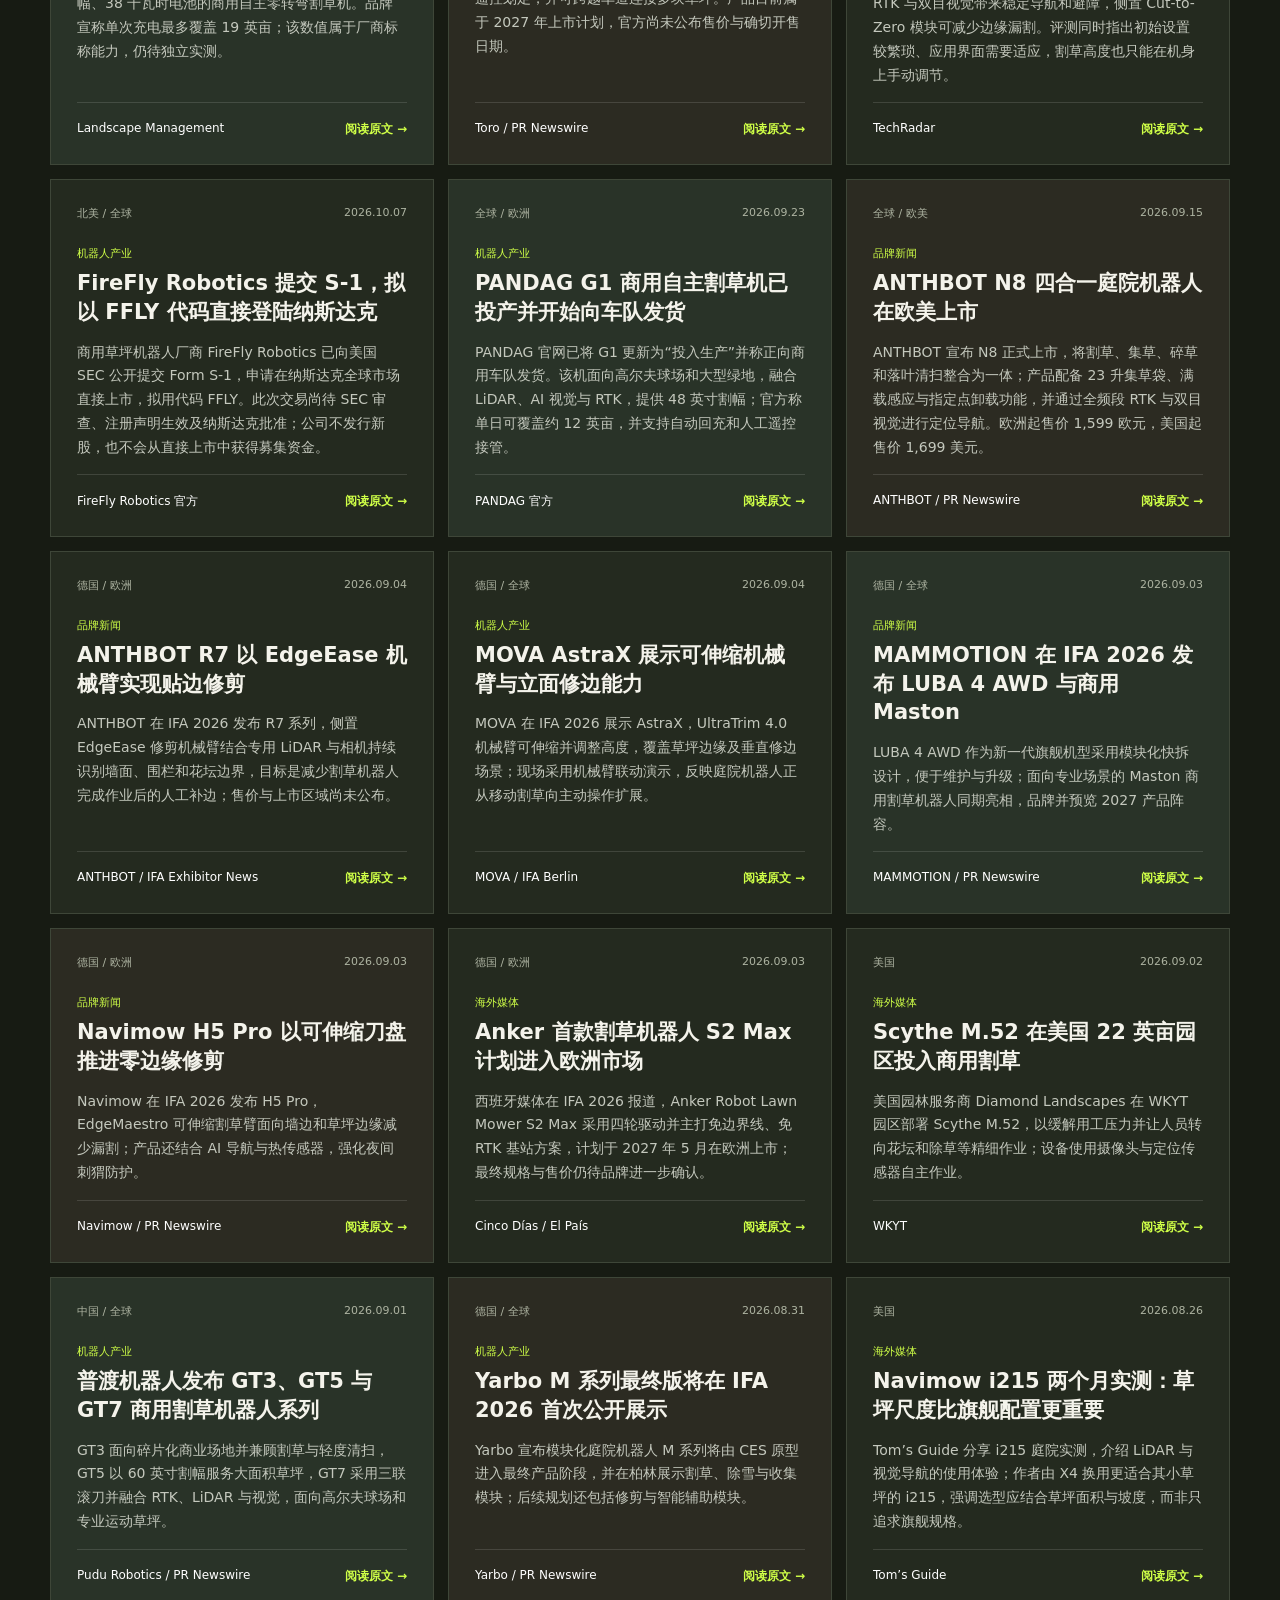
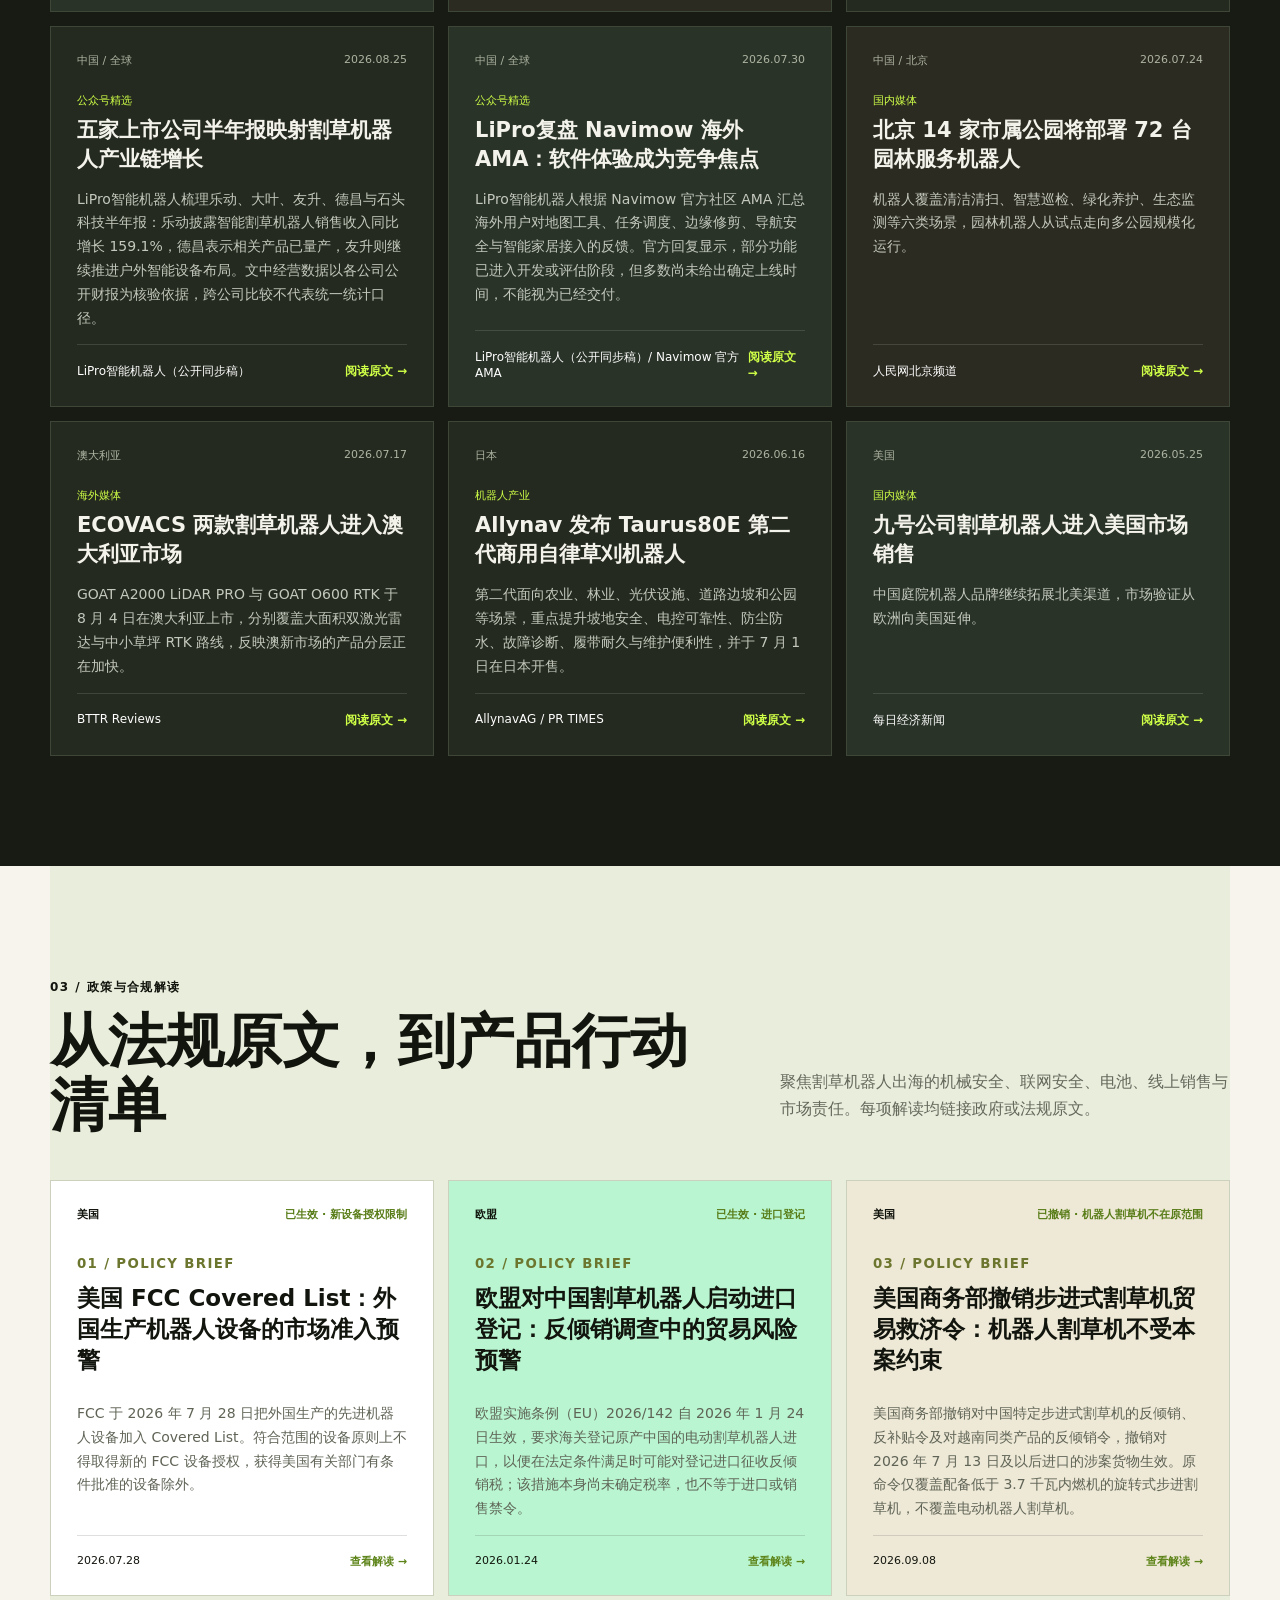
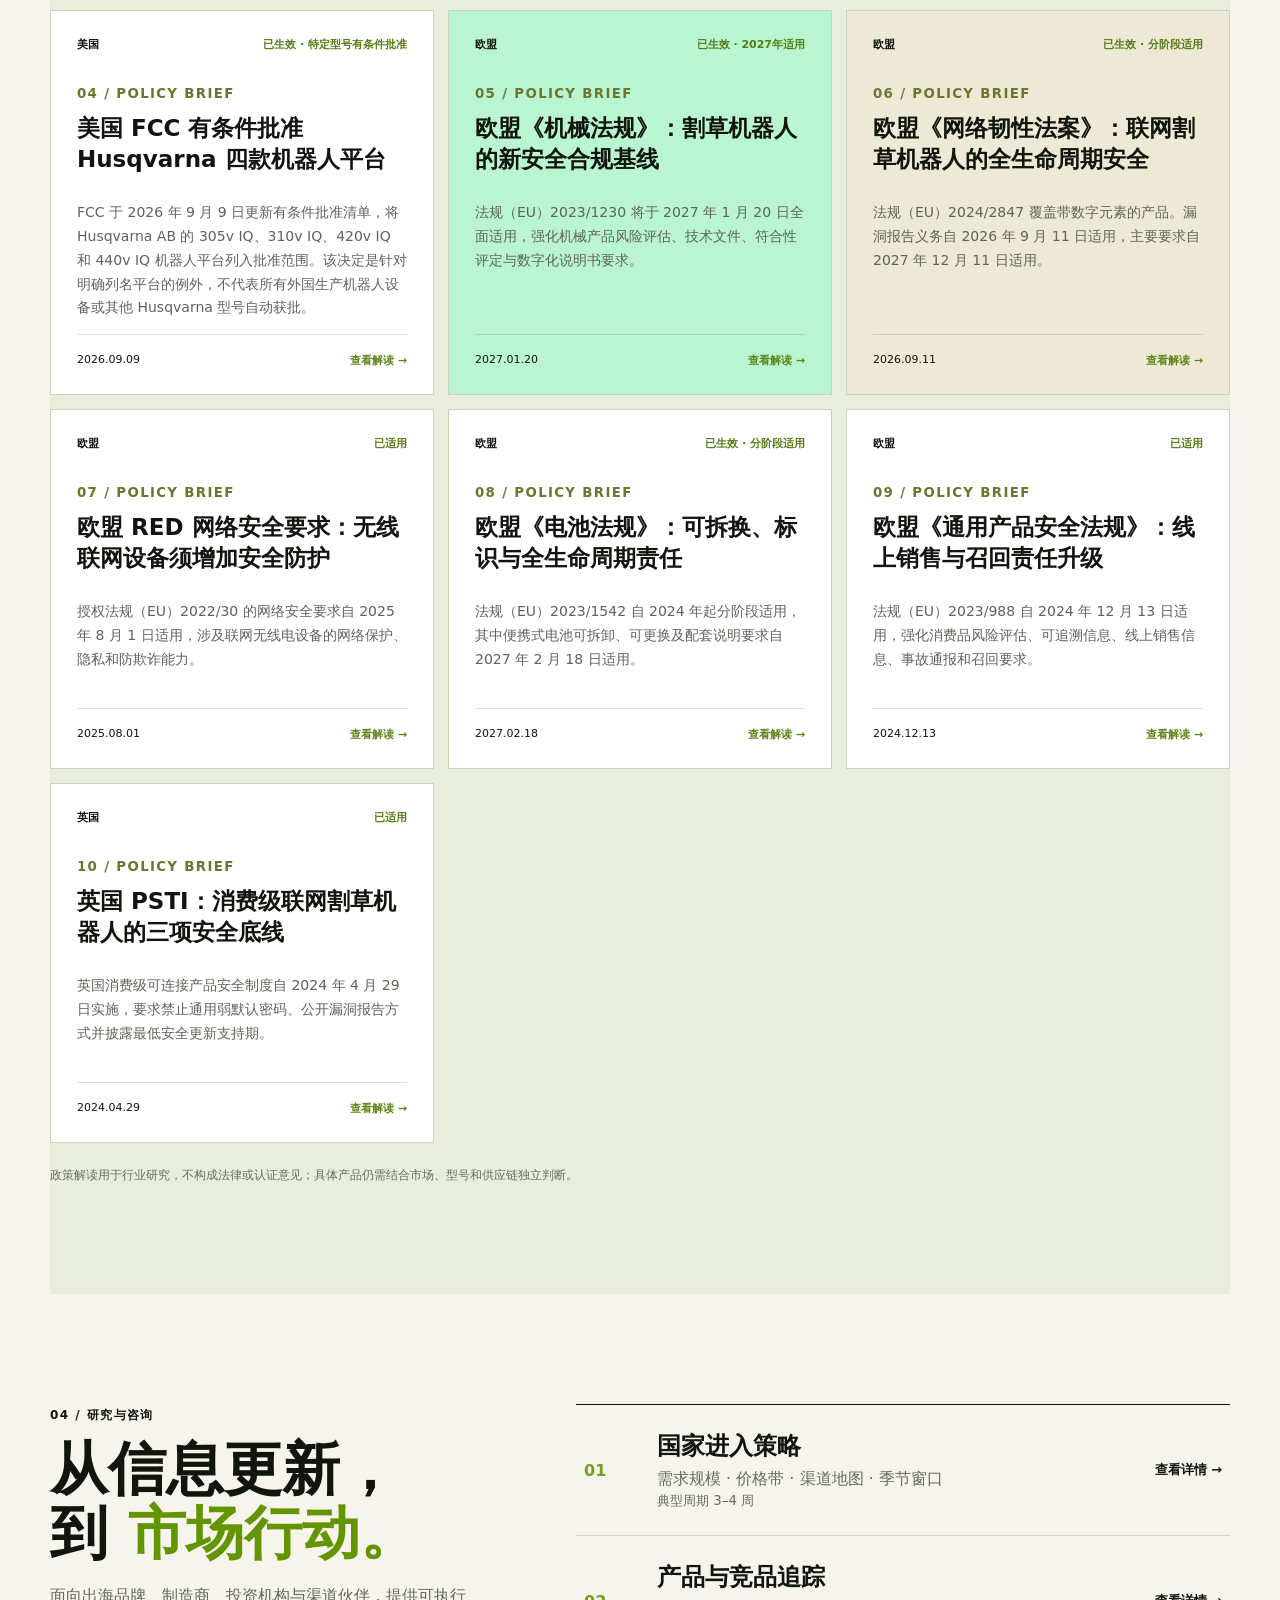
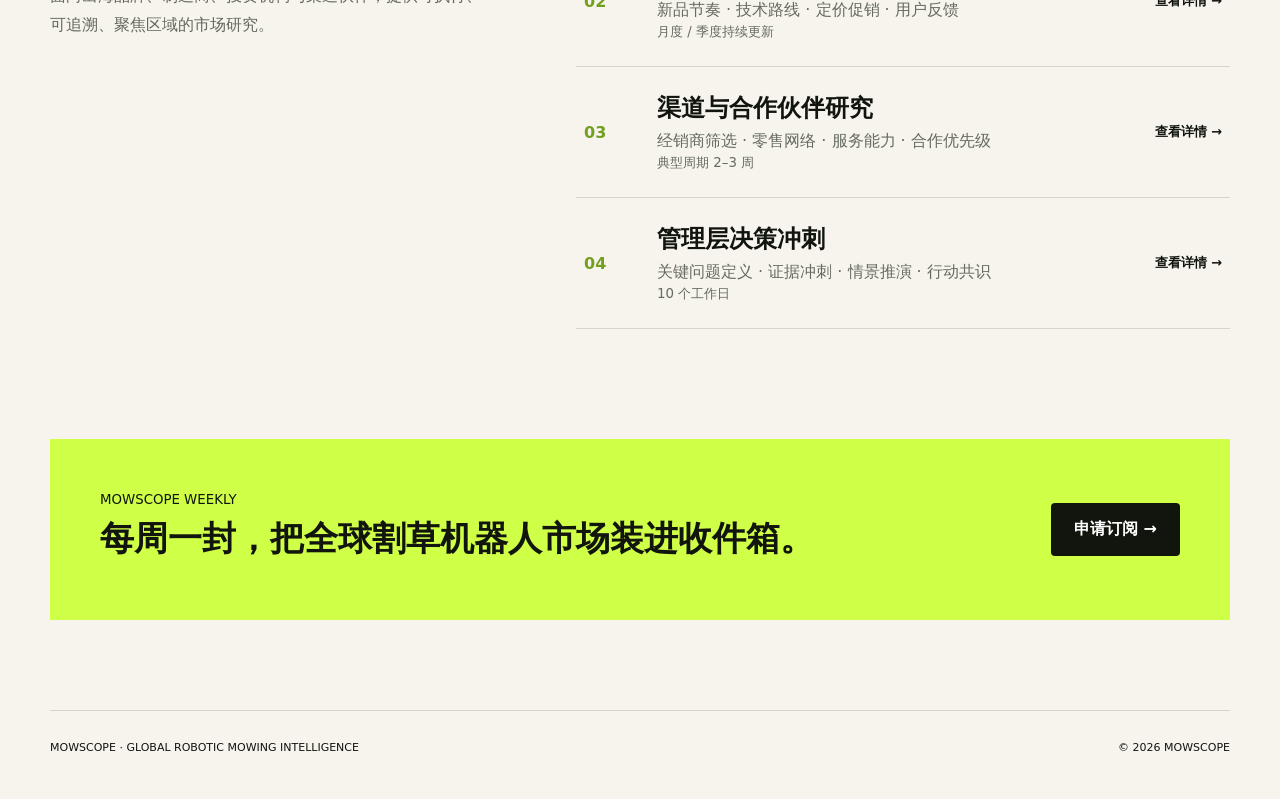
==== commit b34a1cf1: "Add verified RockMow review and refresh November 24 site" ====
--- a/index.html
+++ b/index.html
@@ -38,7 +38,7 @@
     </section>
     <section class="section intelligence" id="intelligence">
       <div class="wrap">
-        <div class="heading"><div><small>02 / 资讯雷达</small><h2>国内外资讯，一处持续追踪</h2></div><p class="updated">更新于 2026.11.05 · 近 6 个月</p></div>
+        <div class="heading"><div><small>02 / 资讯雷达</small><h2>国内外资讯，一处持续追踪</h2></div><p class="updated">更新于 2026.11.24 · 近 6 个月</p></div>
         <div id="filters" class="filters" aria-label="资讯类型"></div>
         <div id="stories" class="story-grid"></div>
       </div>
@@ -55,6 +55,6 @@
     <section class="newsletter wrap"><div><small>MOWSCOPE WEEKLY</small><h2>每周一封，把全球割草机器人市场装进收件箱。</h2></div><a class="primary" href="mailto:zzixuannnn@gmail.com?subject=MOWSCOPE%20周报订阅">申请订阅 →</a></section>
   </main>
   <footer class="wrap"><span>MOWSCOPE · GLOBAL ROBOTIC MOWING INTELLIGENCE</span><span>© 2026 MOWSCOPE</span></footer>
-  <script src="data.js?v=20261105"></script><script src="daily-data.js?v=20261105"></script><script src="policy-data.js?v=20261105"></script><script src="policy-update.js?v=20261105"></script><script src="app.js?v=20261105"></script>
+  <script src="data.js?v=20261124"></script><script src="daily-data.js?v=20261124"></script><script src="policy-data.js?v=20261124"></script><script src="policy-update.js?v=20261124"></script><script src="app.js?v=20261124"></script>
 </body></html>
 <!-- Published with GitHub Pages -->
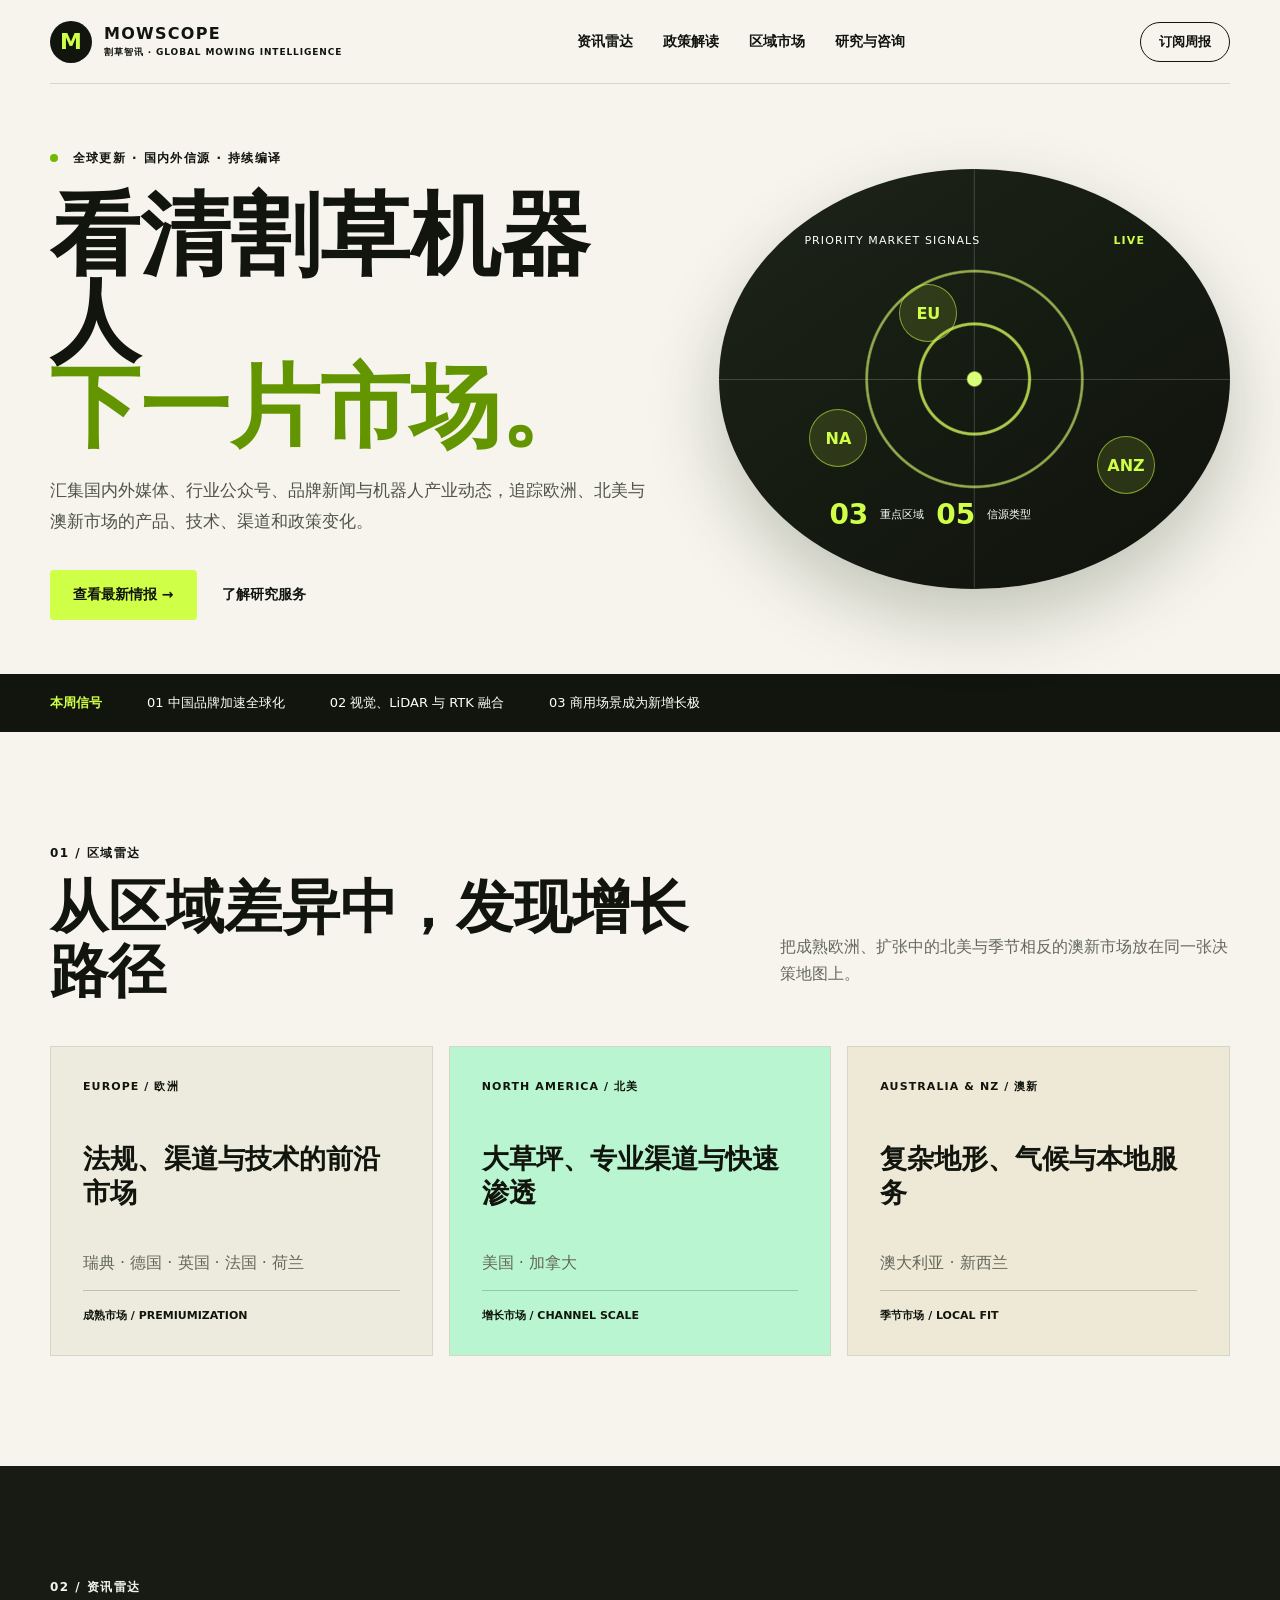
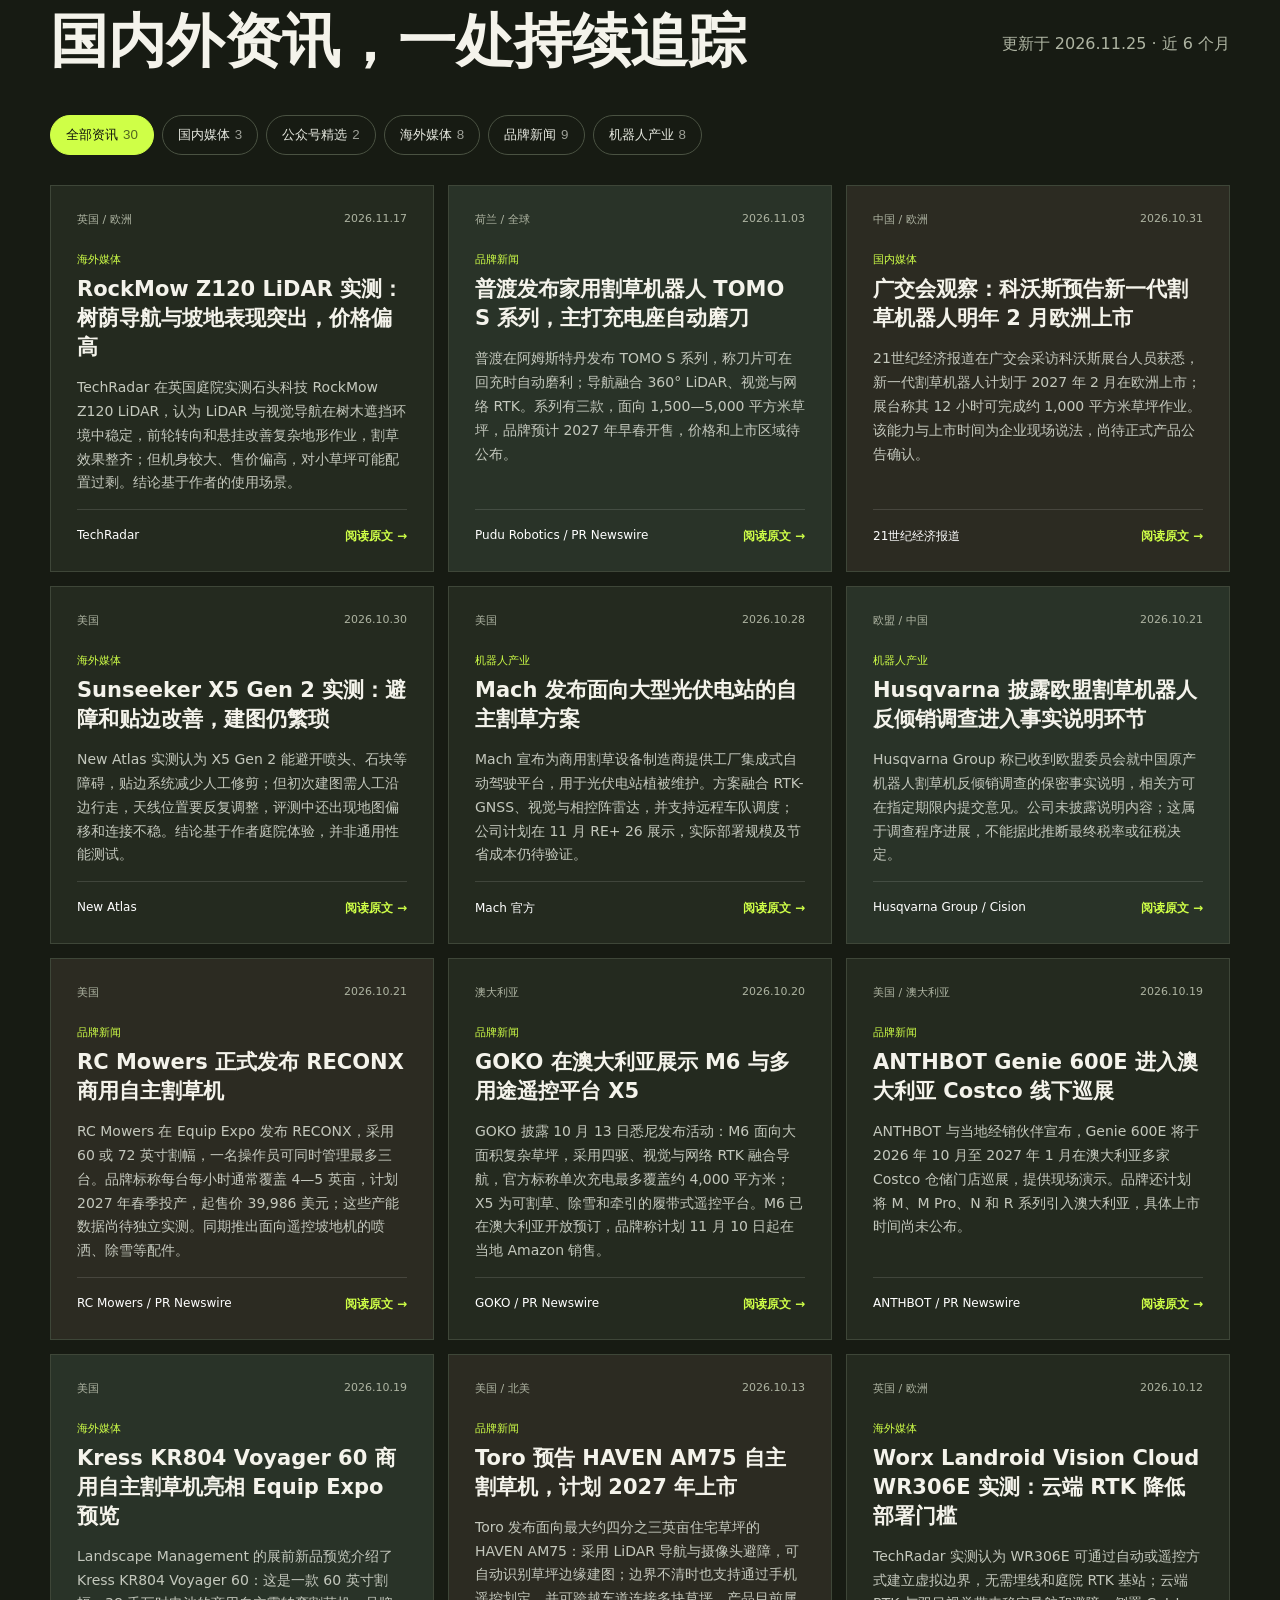
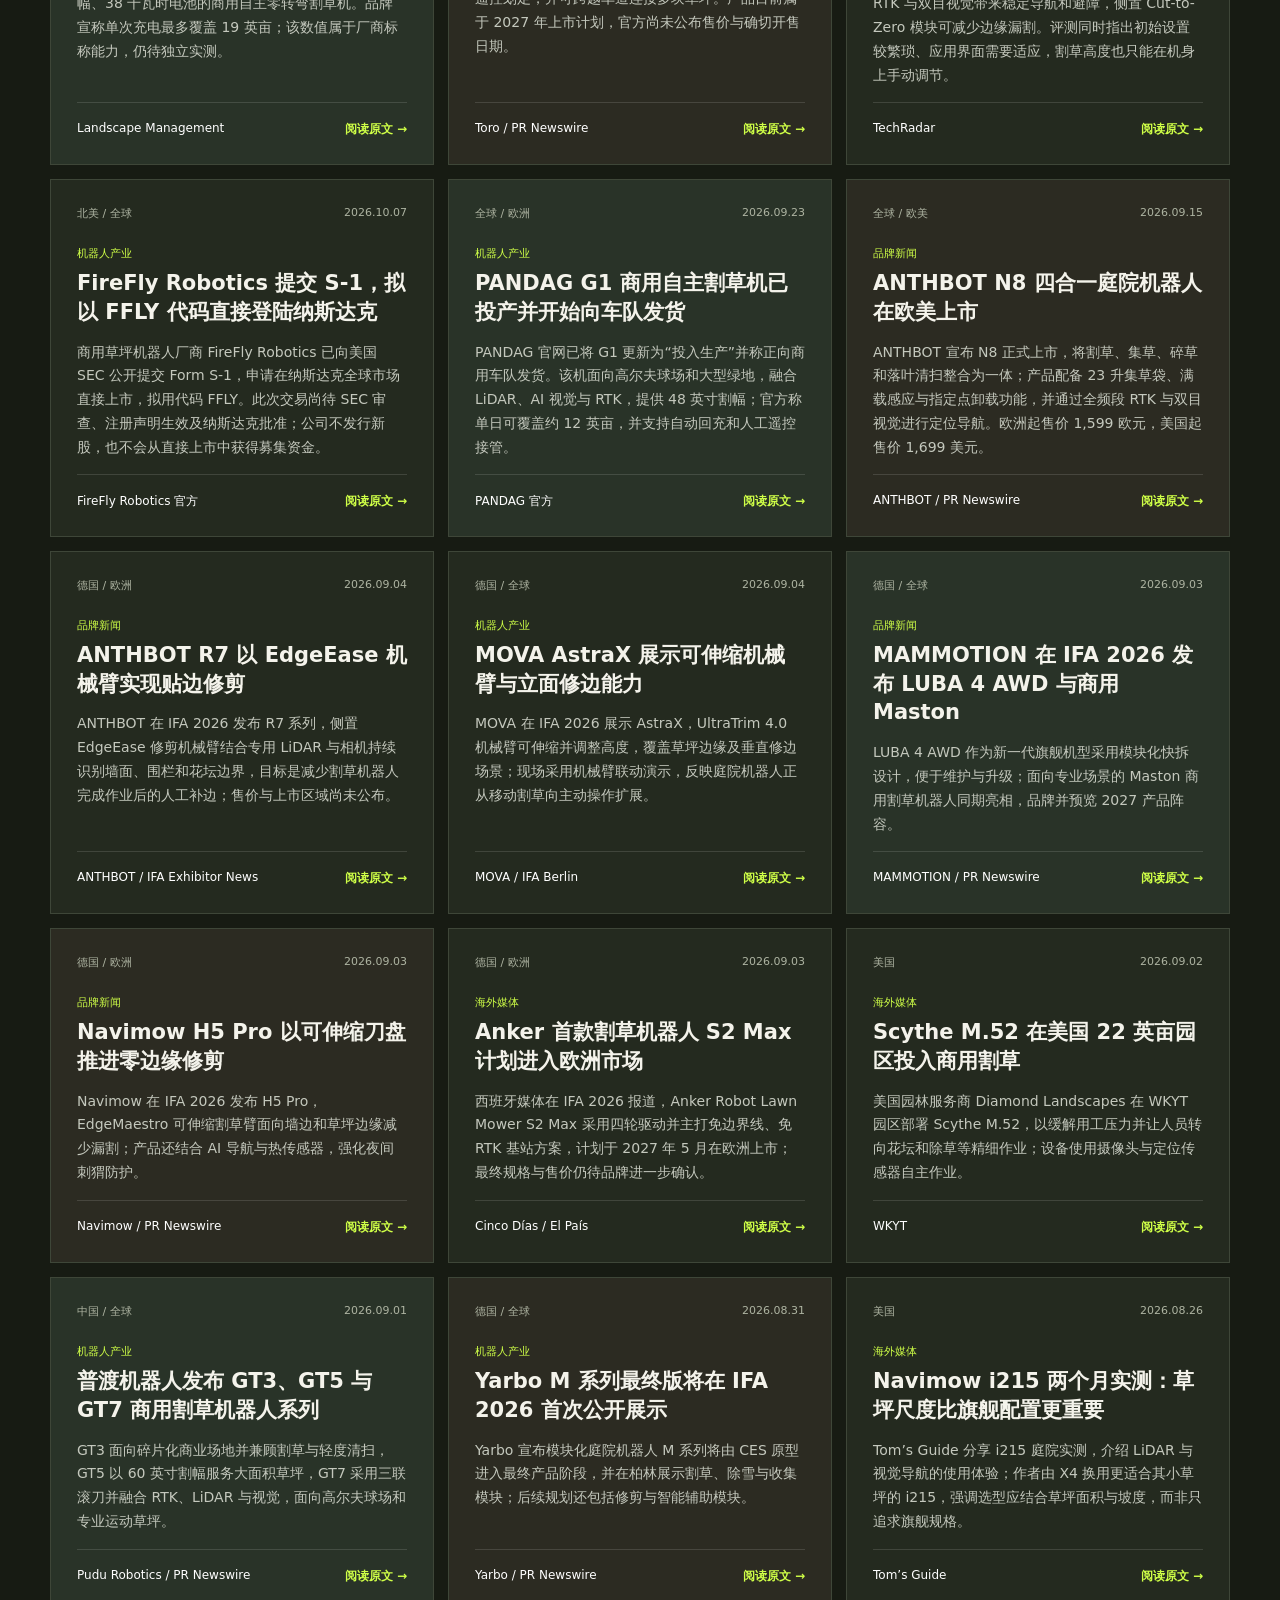
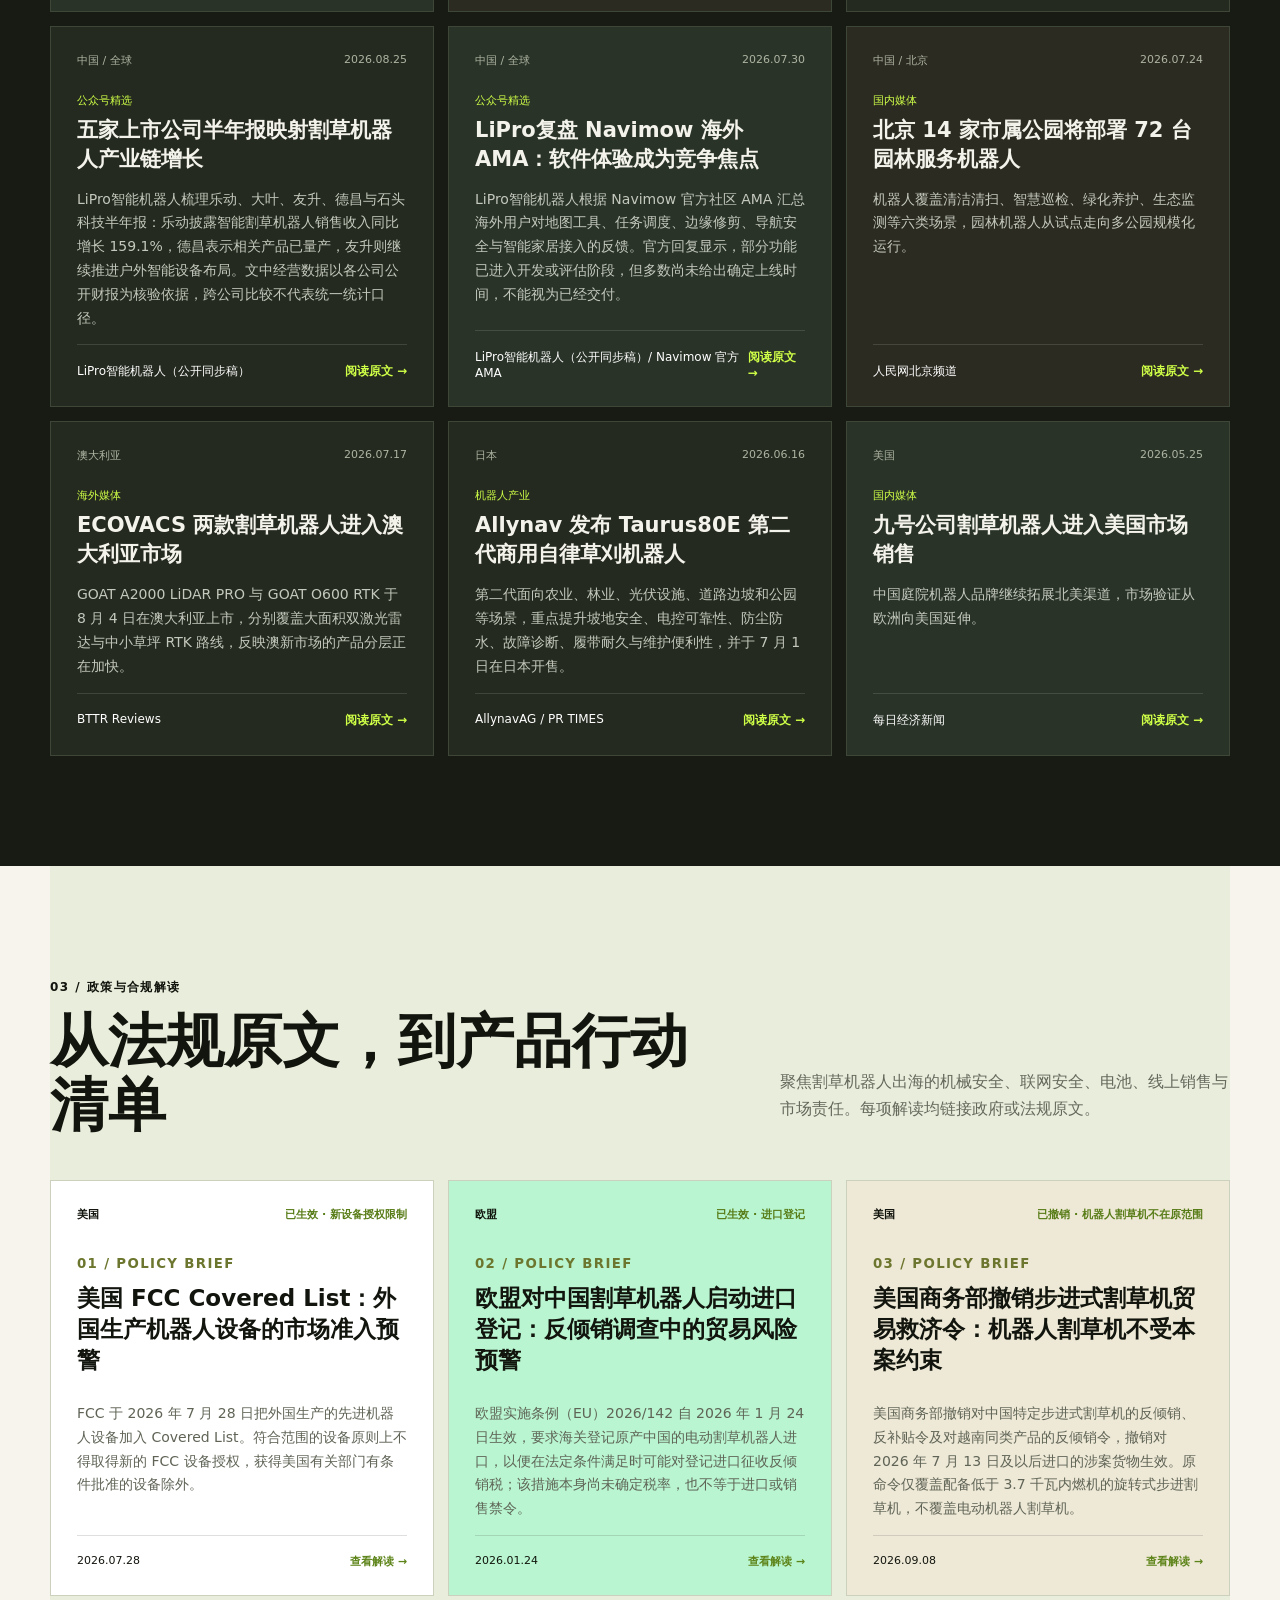
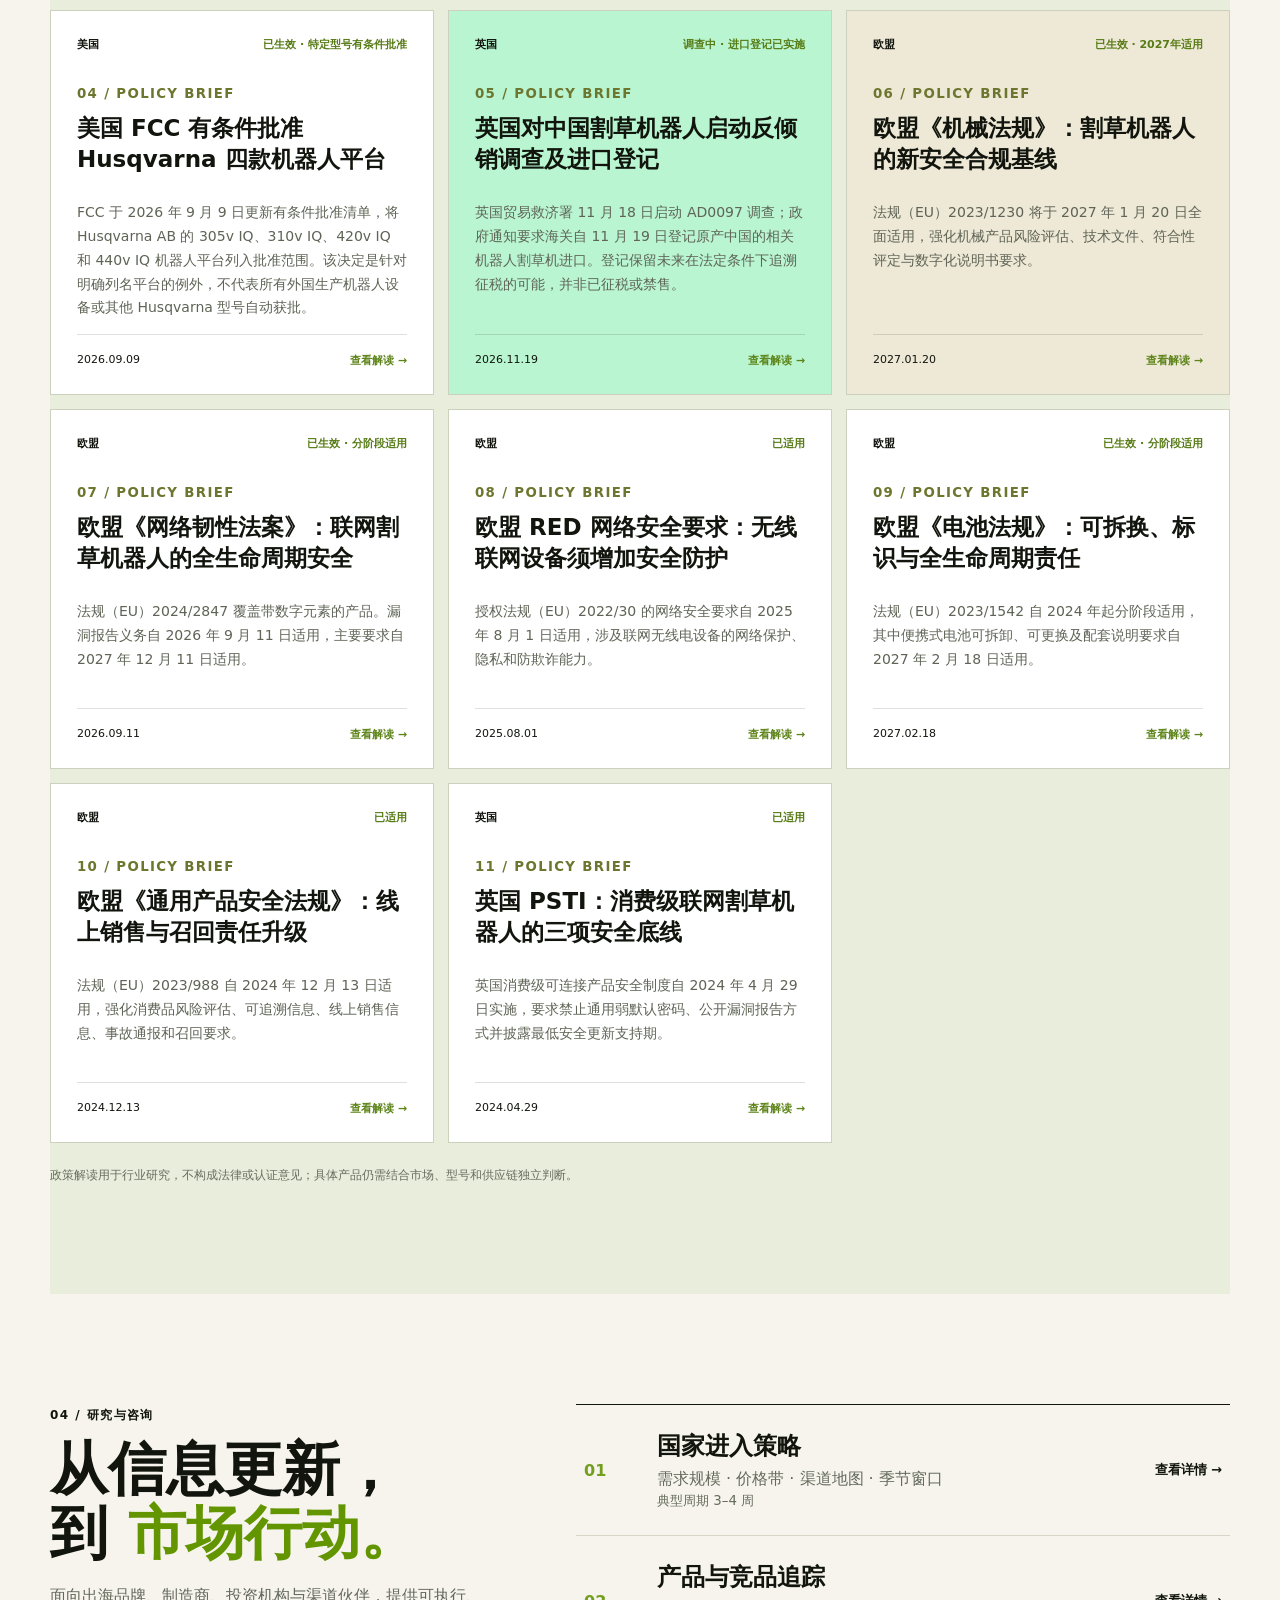
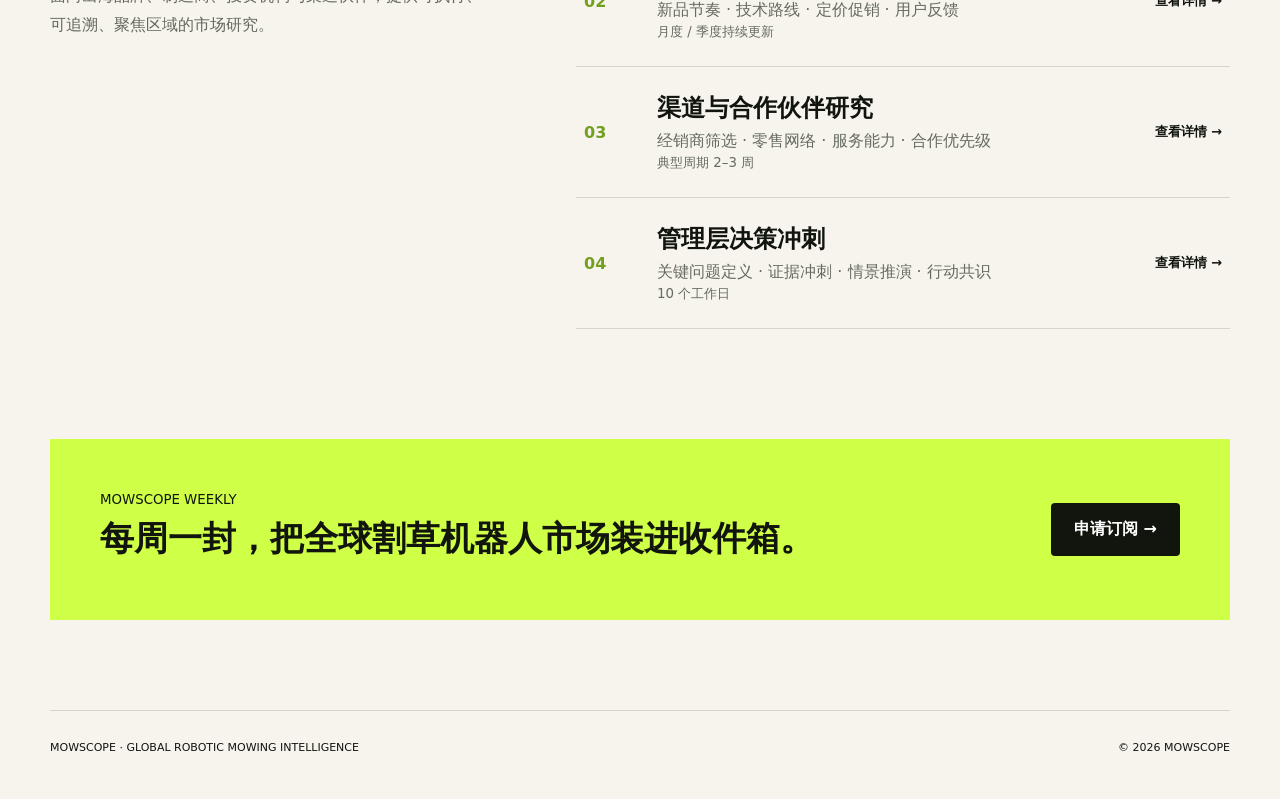
==== commit 12cc0db3: "Add UK robot mower trade investigation and registration alert" ====
--- a/index.html
+++ b/index.html
@@ -38,7 +38,7 @@
     </section>
     <section class="section intelligence" id="intelligence">
       <div class="wrap">
-        <div class="heading"><div><small>02 / 资讯雷达</small><h2>国内外资讯，一处持续追踪</h2></div><p class="updated">更新于 2026.11.24 · 近 6 个月</p></div>
+        <div class="heading"><div><small>02 / 资讯雷达</small><h2>国内外资讯，一处持续追踪</h2></div><p class="updated">更新于 2026.11.25 · 近 6 个月</p></div>
         <div id="filters" class="filters" aria-label="资讯类型"></div>
         <div id="stories" class="story-grid"></div>
       </div>
@@ -55,6 +55,6 @@
     <section class="newsletter wrap"><div><small>MOWSCOPE WEEKLY</small><h2>每周一封，把全球割草机器人市场装进收件箱。</h2></div><a class="primary" href="mailto:zzixuannnn@gmail.com?subject=MOWSCOPE%20周报订阅">申请订阅 →</a></section>
   </main>
   <footer class="wrap"><span>MOWSCOPE · GLOBAL ROBOTIC MOWING INTELLIGENCE</span><span>© 2026 MOWSCOPE</span></footer>
-  <script src="data.js?v=20261124"></script><script src="daily-data.js?v=20261124"></script><script src="policy-data.js?v=20261124"></script><script src="policy-update.js?v=20261124"></script><script src="app.js?v=20261124"></script>
+  <script src="data.js?v=20261125"></script><script src="daily-data.js?v=20261125"></script><script src="policy-data.js?v=20261125"></script><script src="policy-update.js?v=20261125"></script><script src="app.js?v=20261125"></script>
 </body></html>
 <!-- Published with GitHub Pages -->
